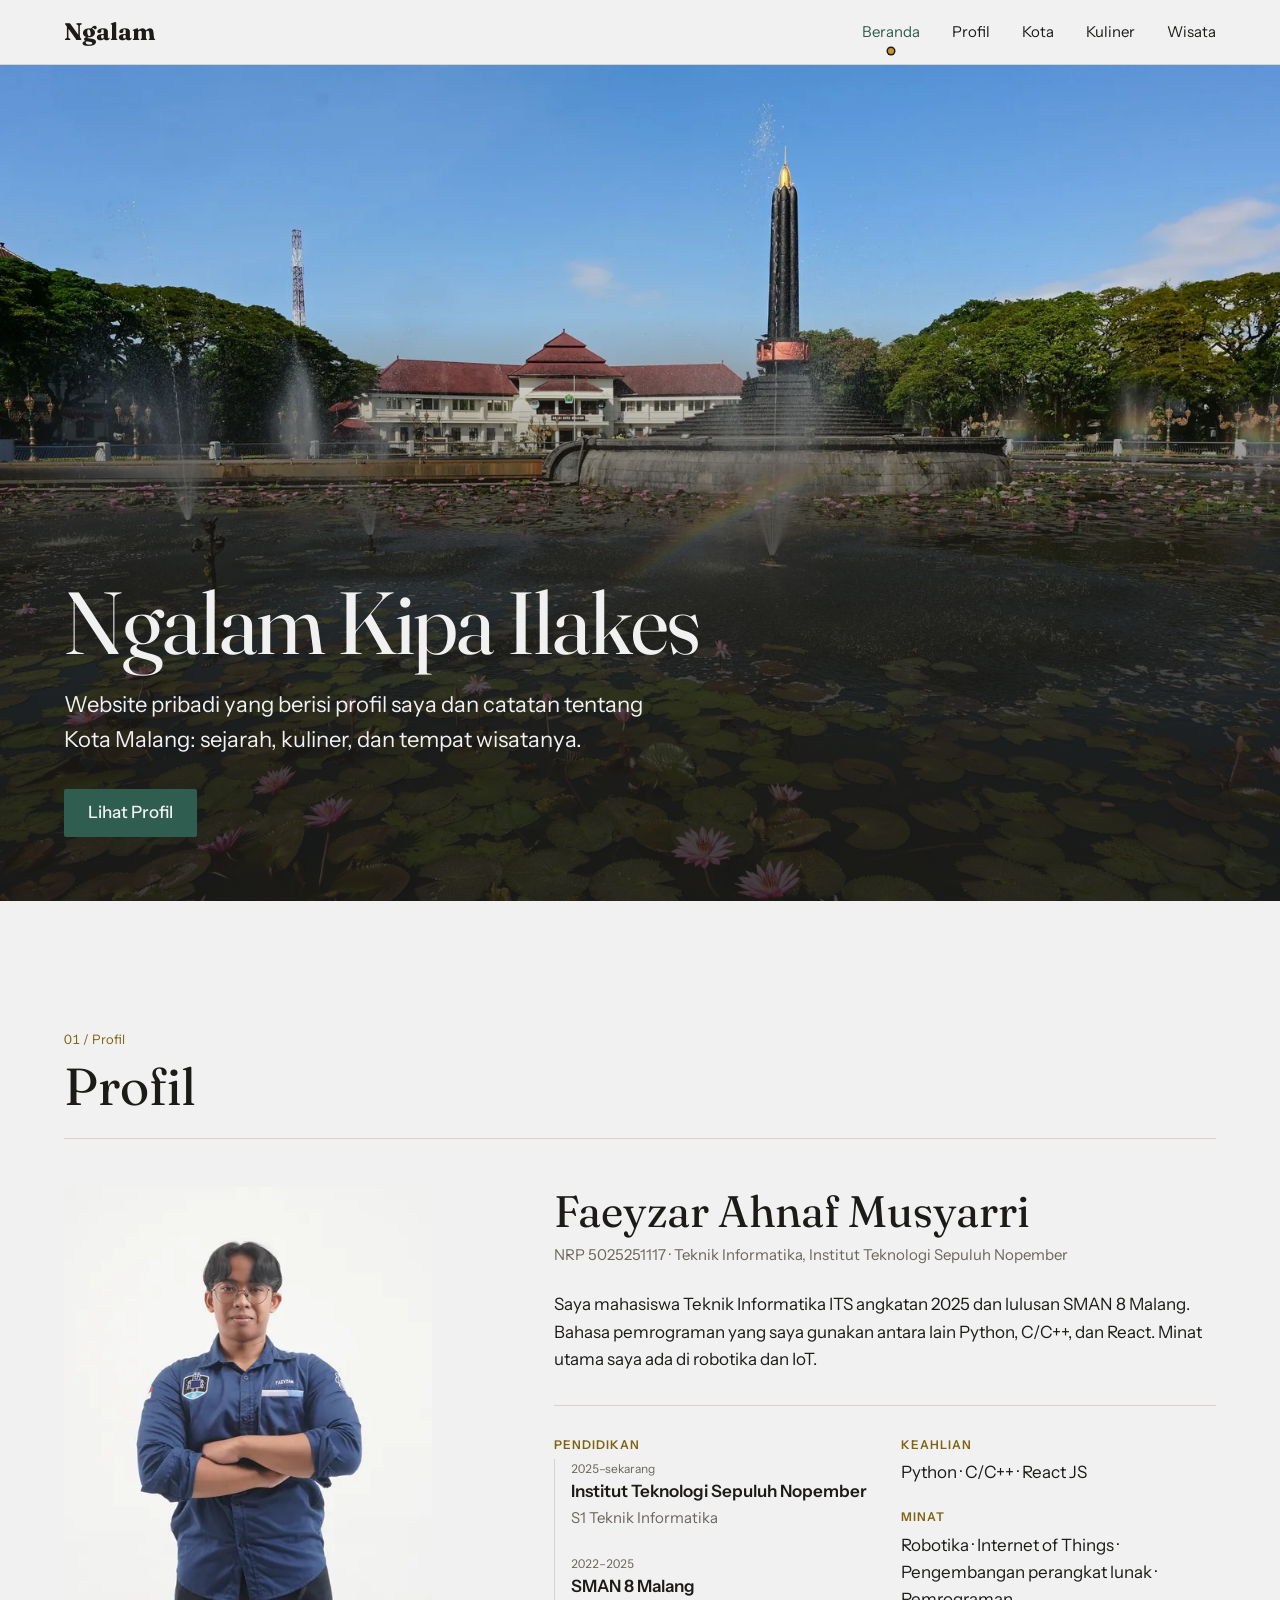
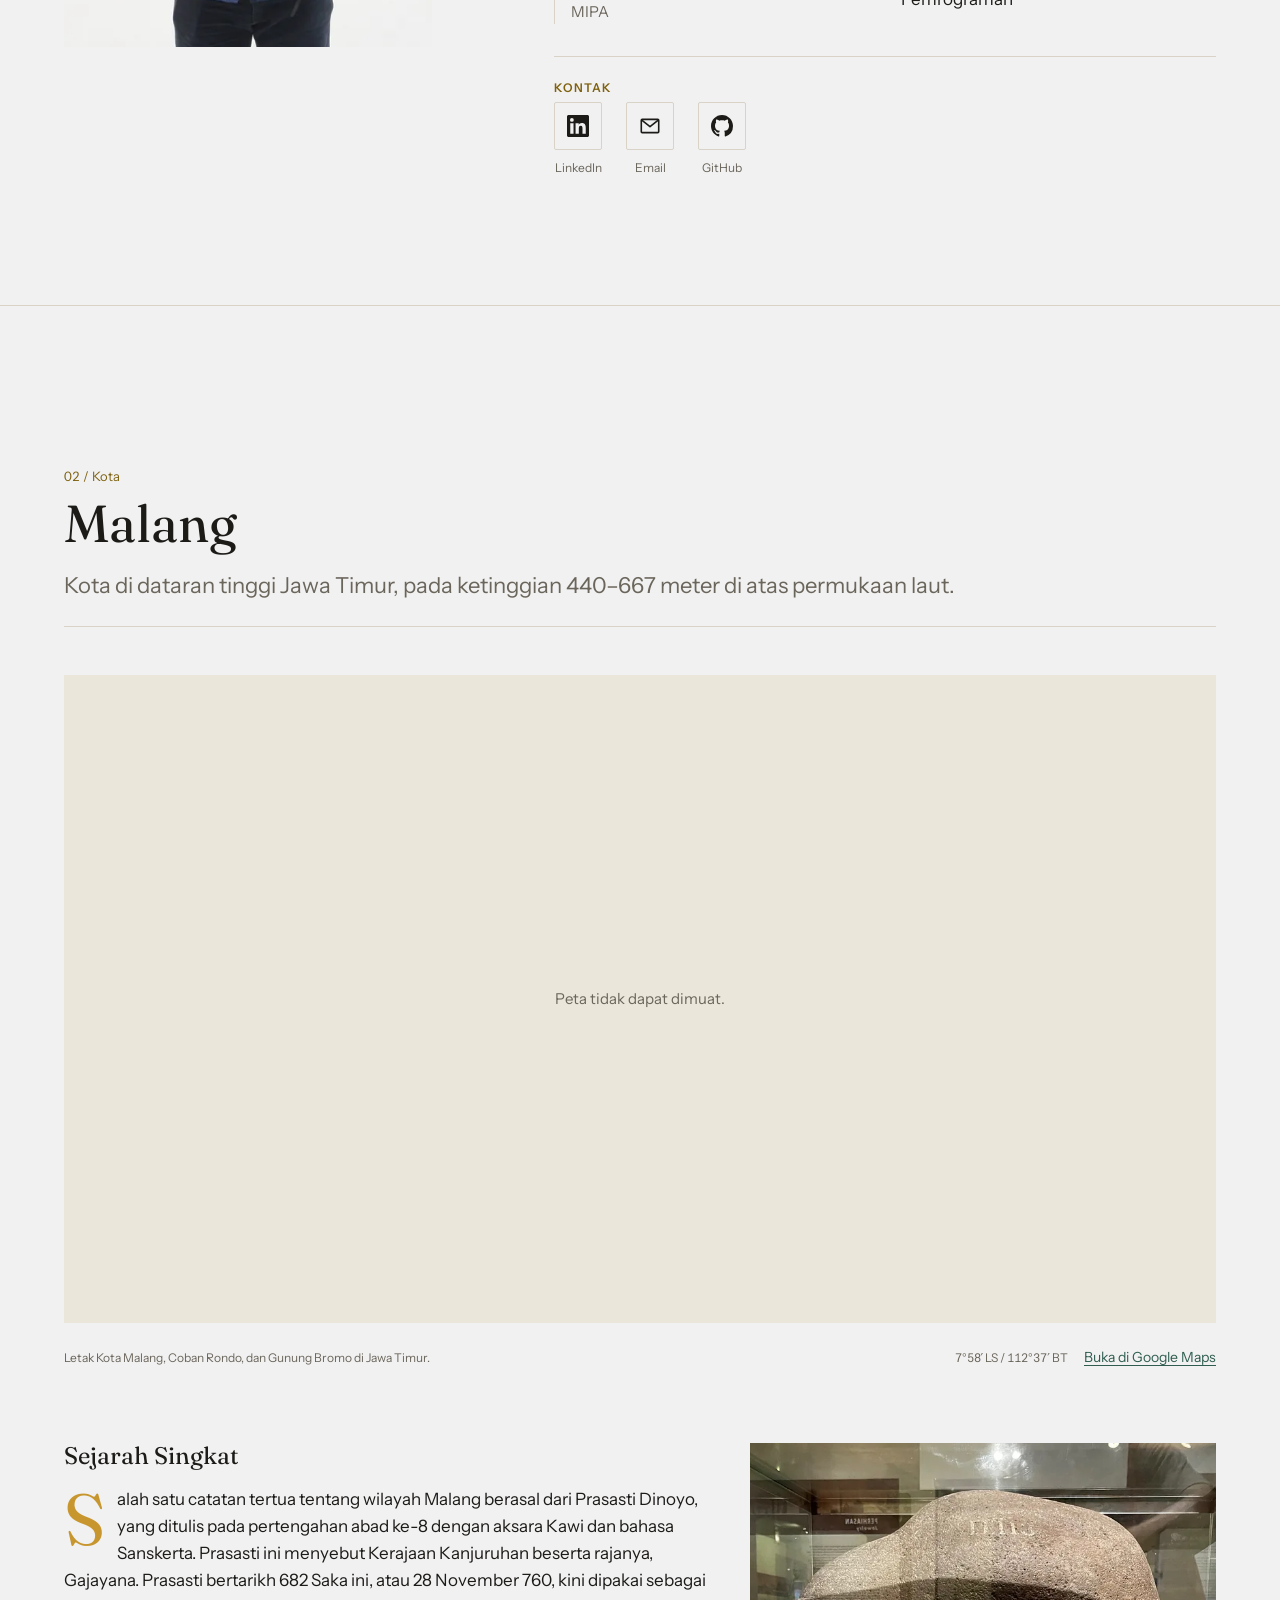
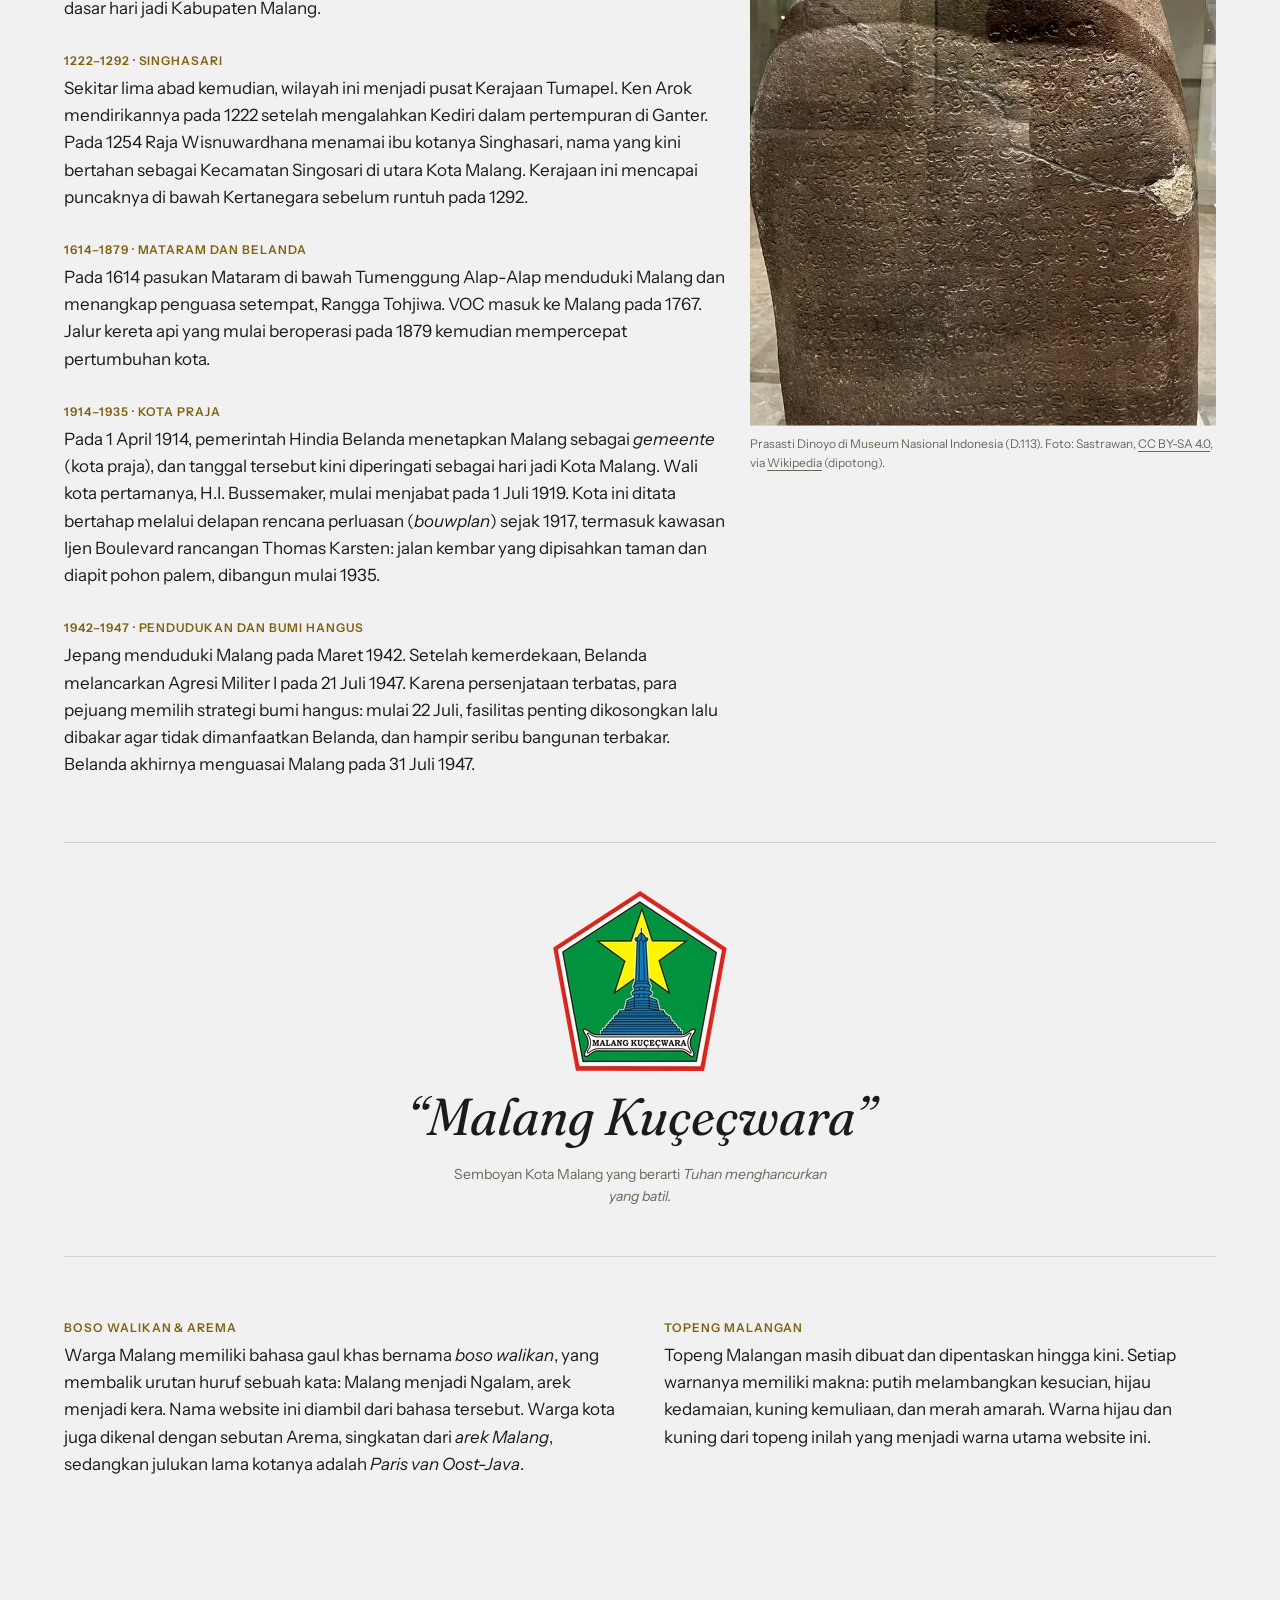
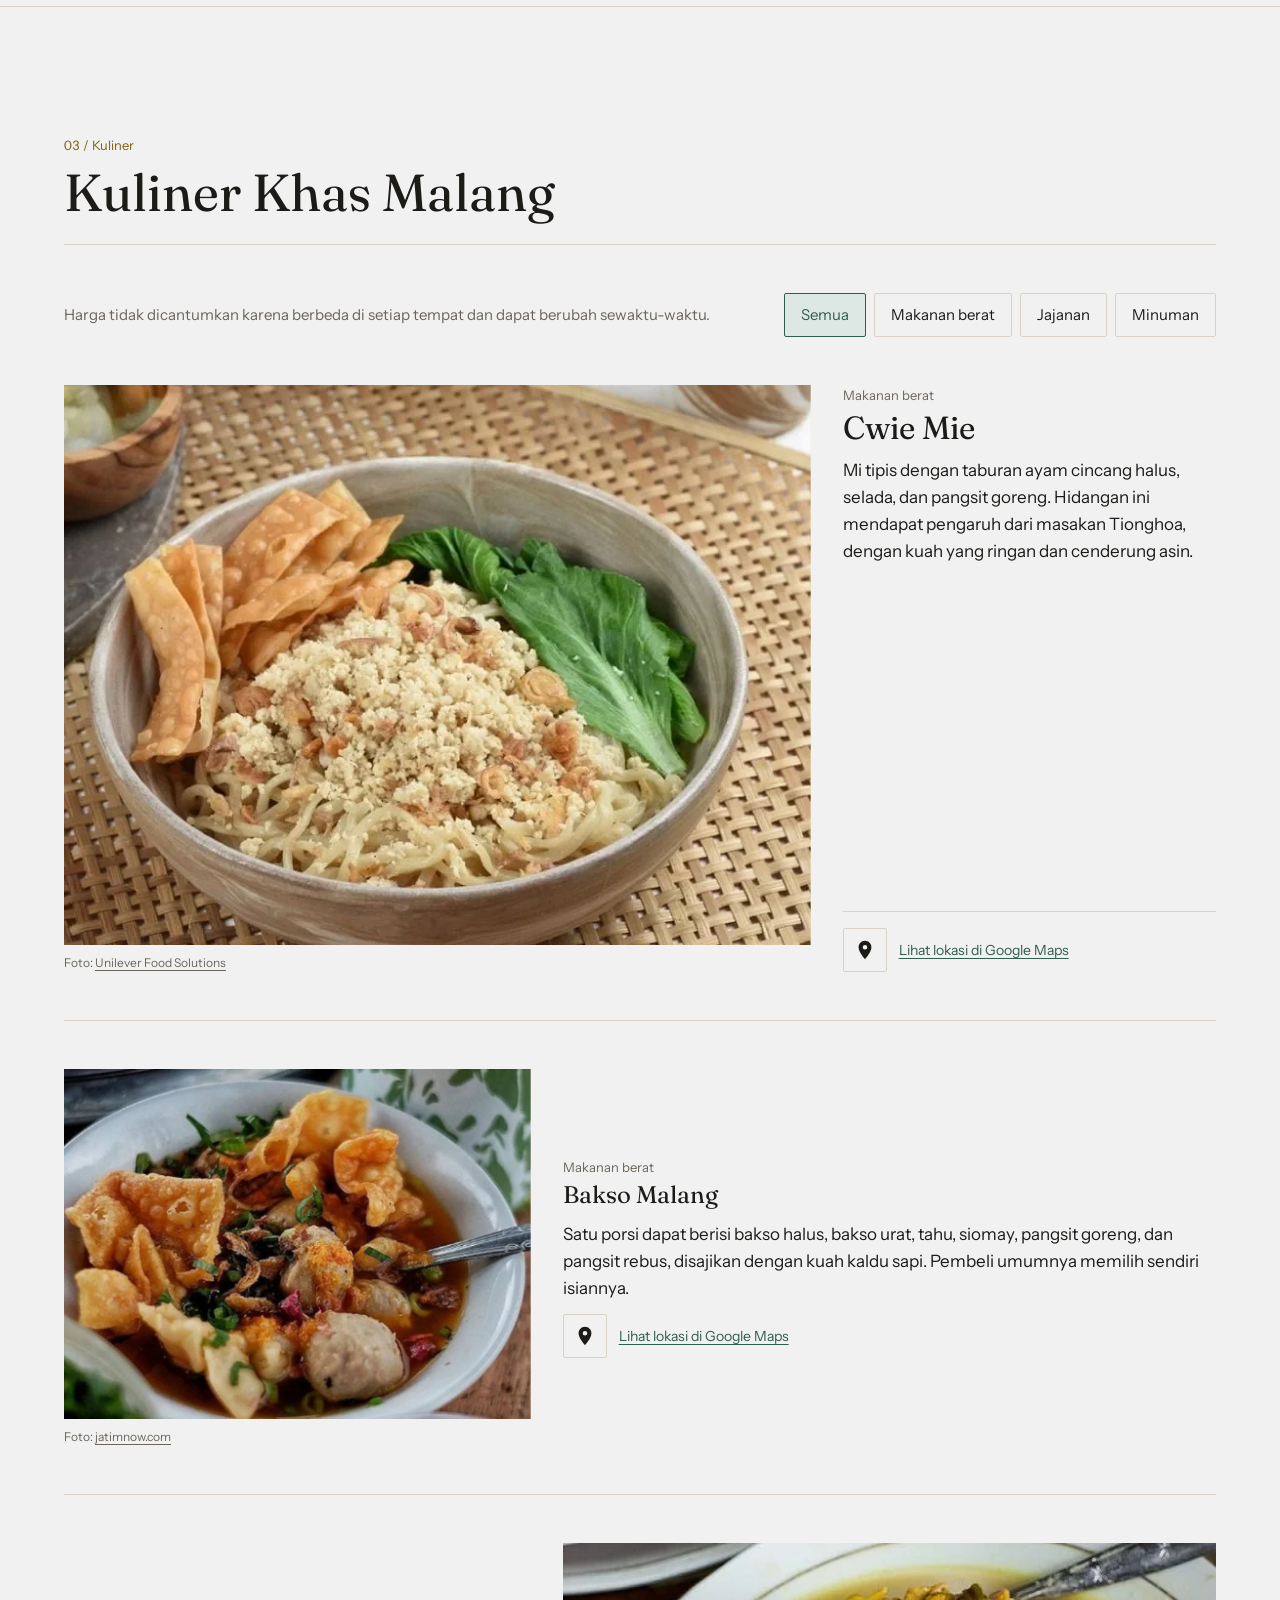
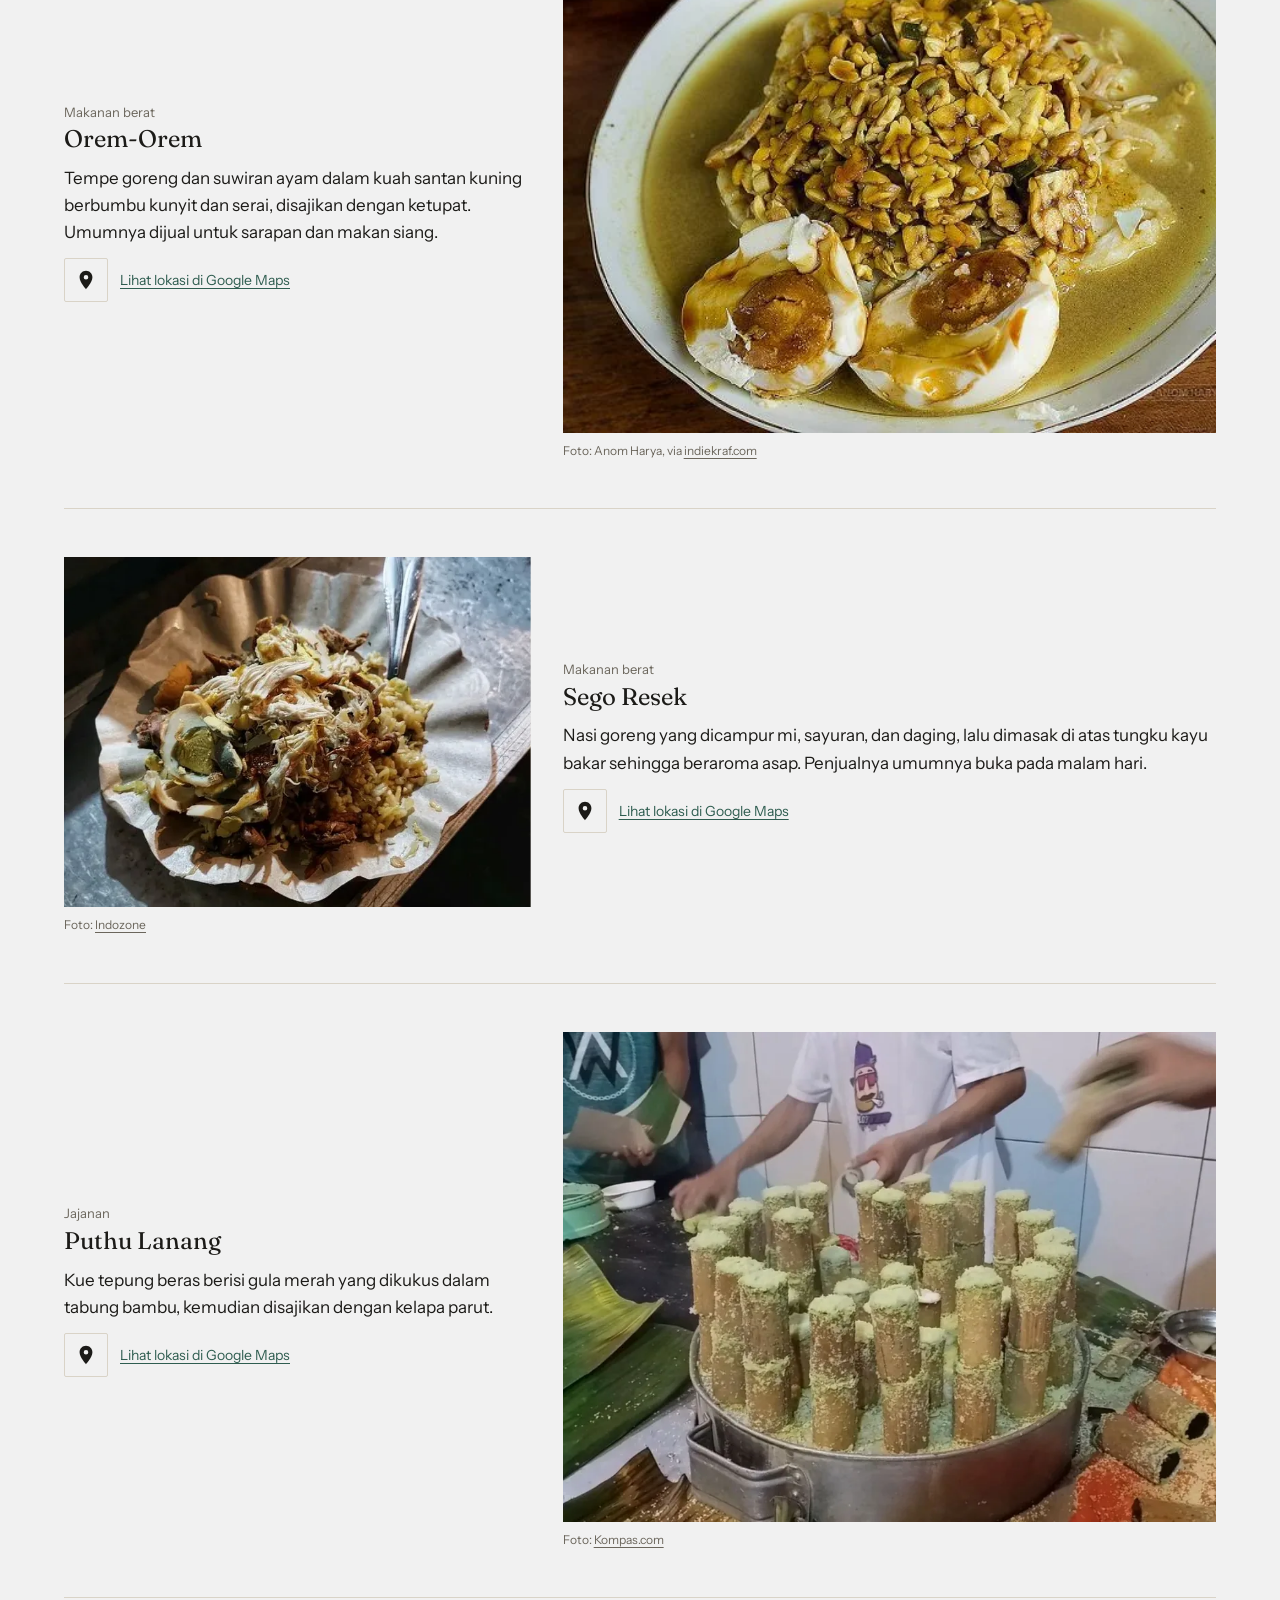
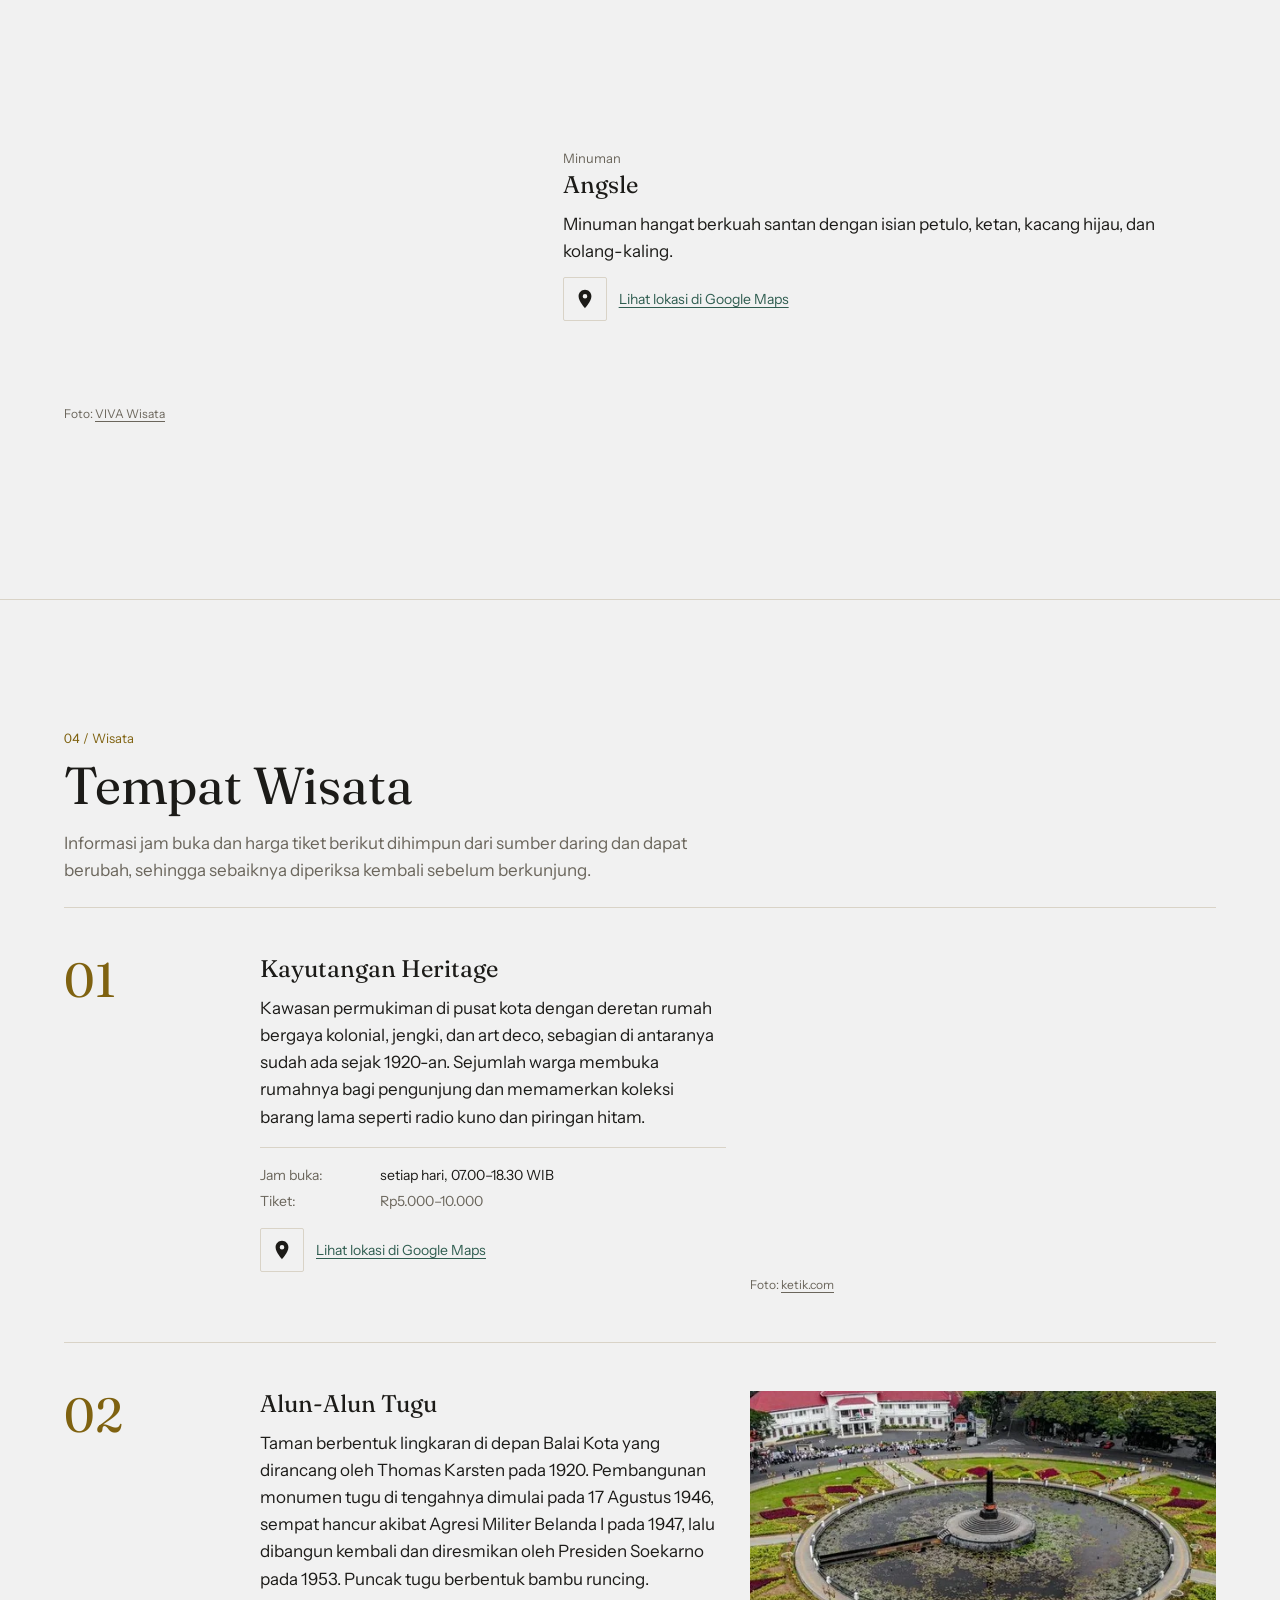
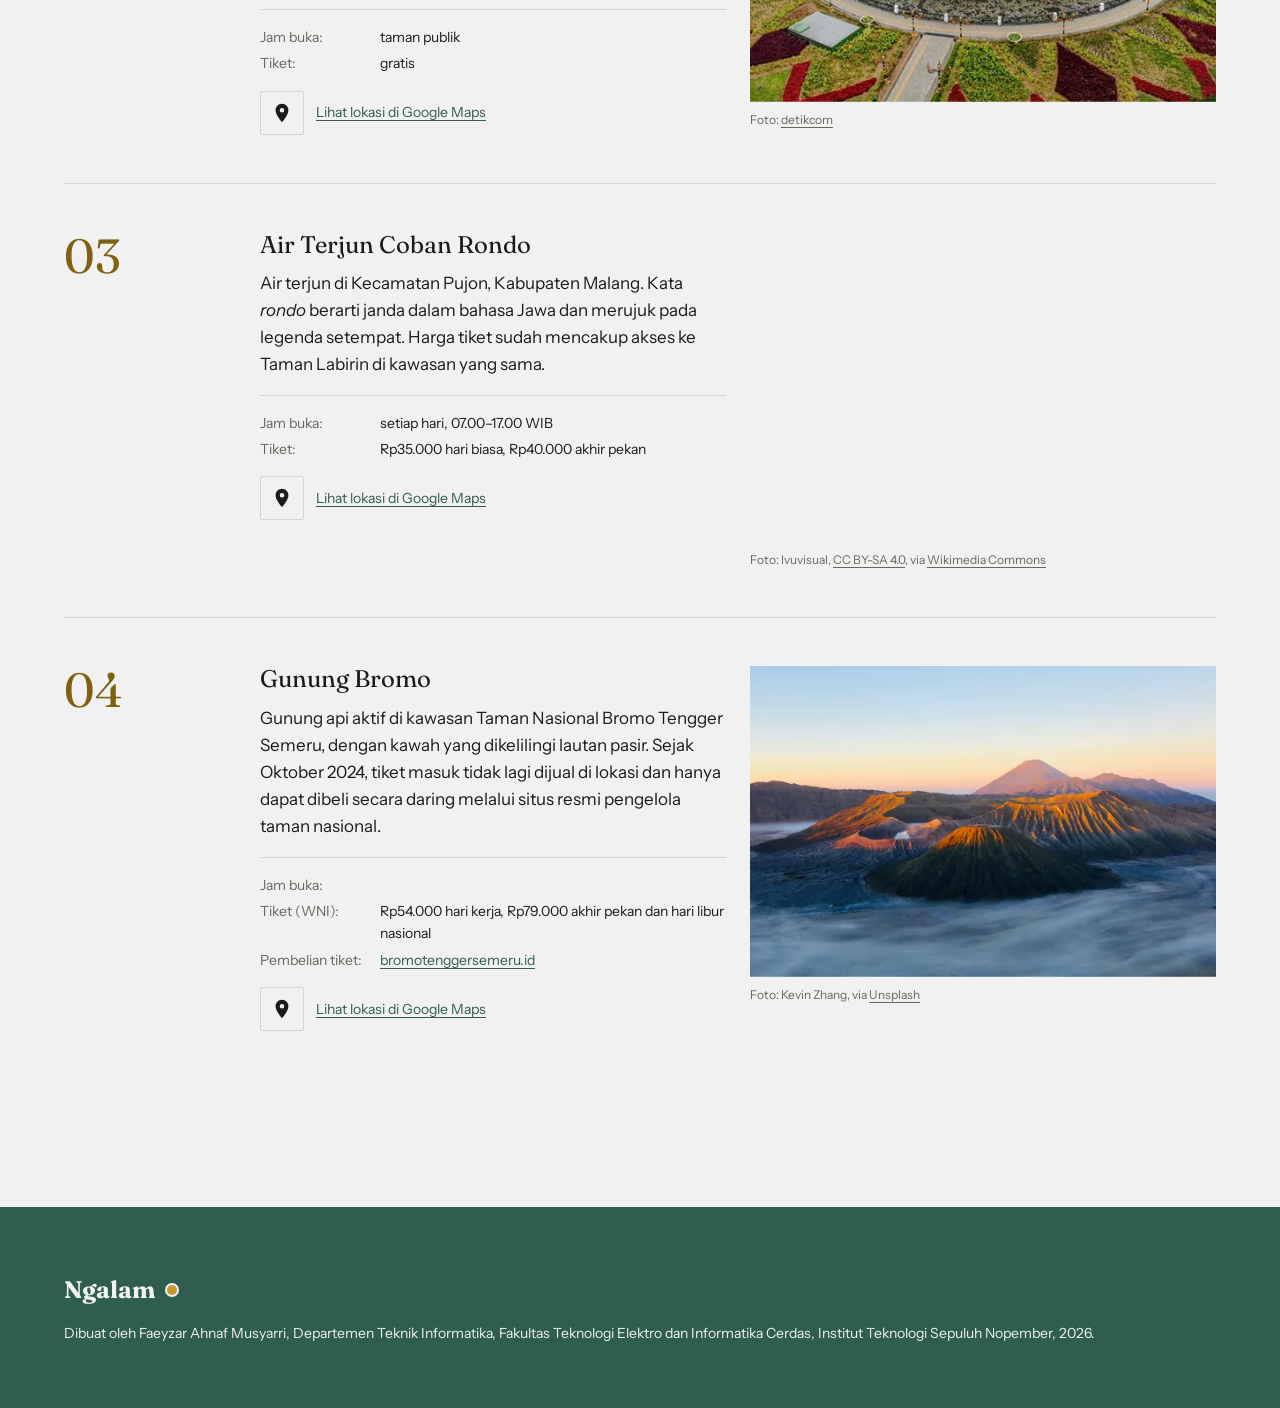
==== quiz1/index.html @ 680fcc5f "init" ====
<!DOCTYPE html>
<!-- Dibuat otomatis oleh build.js dari folder src/. Jangan edit file ini langsung. -->
<html lang="id">
<head>
  <meta charset="utf-8">
  <meta name="viewport" content="width=device-width, initial-scale=1">
  <title>Ngalam</title>
  <meta name="description" content="Website pribadi yang berisi profil saya dan catatan tentang Kota Malang: sejarah, kuliner, dan tempat wisatanya.">
  <meta name="theme-color" content="#F1F1F1">
  <meta property="og:title" content="Ngalam">
  <meta property="og:description" content="Website pribadi yang berisi profil saya dan catatan tentang Kota Malang: sejarah, kuliner, dan tempat wisatanya.">
  <meta property="og:type" content="website">
  <link rel="icon" href="/quiz1/assets/icons/favicon.svg" type="image/svg+xml">
  <link rel="icon" href="/quiz1/assets/icons/favicon-32.png" sizes="32x32" type="image/png">
  <link rel="apple-touch-icon" href="/quiz1/assets/icons/apple-touch-icon.png">
  <link rel="preconnect" href="https://fonts.googleapis.com">
  <link rel="preconnect" href="https://fonts.gstatic.com" crossorigin>
  <link rel="stylesheet" href="https://fonts.googleapis.com/css2?family=Fraunces:ital,opsz,wght@0,9..144,400;0,9..144,600;0,9..144,700;1,9..144,400&family=Instrument+Sans:wght@400;500;600&display=swap">
  <link rel="preload" as="image" href="/quiz1/assets/img/tugu-malang-1600.webp" imagesrcset="/quiz1/assets/img/tugu-malang-800.webp 800w, /quiz1/assets/img/tugu-malang-1200.webp 1200w, /quiz1/assets/img/tugu-malang-1600.webp 1600w" imagesizes="100vw" fetchpriority="high">
  <link rel="stylesheet" href="/quiz1/assets/vendor/lenis/lenis.css">
  <link rel="stylesheet" href="/quiz1/assets/css/style.css">
  <script>
    if (!matchMedia("(prefers-reduced-motion: reduce)").matches) document.documentElement.classList.add("js-motion");
  </script>
  <script src="/quiz1/assets/js/config.js"></script>
  <script src="/quiz1/assets/js/main.js" type="module"></script>
</head>
<body>
  <a class="skip-link" href="#main">Lewati ke isi</a>

  <header class="masthead">
    <div class="masthead__inner">
      <a class="masthead__title" href="/quiz1" data-section="home">Ngalam</a>
      <button class="nav-toggle" type="button" aria-expanded="false" aria-controls="site-nav" aria-label="Buka menu">
        <span class="nav-toggle__bar"></span>
        <span class="nav-toggle__bar"></span>
        <span class="nav-toggle__bar"></span>
      </button>
      <nav class="site-nav" id="site-nav" aria-label="Navigasi utama">
        <a class="site-nav__link" href="/quiz1" data-section="home">Beranda</a>
        <a class="site-nav__link" href="/quiz1/profile" data-section="profile">Profil</a>
        <a class="site-nav__link" href="/quiz1/hometown" data-section="hometown">Kota</a>
        <a class="site-nav__link" href="/quiz1/food" data-section="food">Kuliner</a>
        <a class="site-nav__link" href="/quiz1/tourist" data-section="tourist">Wisata</a>
      </nav>
    </div>
    <span class="masthead__progress" aria-hidden="true"></span>
  </header>

  <main id="main">
    <!-- Beranda -->
    <section class="hero" id="home" data-route="" data-title="Ngalam" aria-labelledby="home-title">
      <div class="hero__media">
        <img class="hero__img" src="/quiz1/assets/img/tugu-malang-1600.webp" srcset="/quiz1/assets/img/tugu-malang-800.webp 800w, /quiz1/assets/img/tugu-malang-1200.webp 1200w, /quiz1/assets/img/tugu-malang-1600.webp 1600w" sizes="100vw" width="1600" height="1066" alt="Monumen Tugu di tengah kolam teratai Alun-Alun Tugu, dengan Balai Kota Malang di belakangnya" fetchpriority="high">
      </div>
      <div class="hero__content container">
        <h1 class="hero__title" id="home-title" tabindex="-1">Ngalam Kipa Ilakes</h1>
        <p class="hero__lead">Website pribadi yang berisi profil saya dan catatan tentang Kota Malang: sejarah, kuliner, dan tempat wisatanya.</p>
        <a class="button button--primary" href="/quiz1/profile">Lihat Profil</a>
      </div>
    </section>

    <!-- Profil -->
    <section class="section profile" id="profile" data-route="profile" data-title="Profil · Ngalam" aria-labelledby="profile-title">
      <div class="container">
        <header class="section-head" data-reveal="head">
          <p class="section-head__label">01 / Profil</p>
          <h2 class="section-head__title" id="profile-title" tabindex="-1" data-split>Profil</h2>
        </header>

        <div class="profile__grid">
          <figure class="profile__photo">
            <div class="media media--portrait" data-media>
              <img src="/quiz1/assets/img/profil-faeyzar-800.webp" srcset="/quiz1/assets/img/profil-faeyzar-480.webp 480w, /quiz1/assets/img/profil-faeyzar-800.webp 800w" sizes="(min-width: 1024px) 30vw, 60vw" width="800" height="1000" alt="Faeyzar Ahnaf Musyarri, berkacamata dan berkemeja biru dongker, berdiri bersedekap" loading="lazy" decoding="async">
            </div>
          </figure>

          <div class="profile__body">
            <h3 class="profile__name">Faeyzar Ahnaf Musyarri</h3>
            <p class="profile__meta">NRP 5025251117 · Teknik Informatika, Institut Teknologi Sepuluh Nopember</p>
            <p class="profile__intro">Saya mahasiswa Teknik Informatika ITS angkatan 2025 dan lulusan SMAN 8 Malang. Bahasa pemrograman yang saya gunakan antara lain Python, C/C++, dan React. Minat utama saya ada di robotika dan IoT.</p>

            <div class="profile__details">
              <div class="profile__block">
                <h4 class="sublabel">Pendidikan</h4>
                <ol class="timeline">
                  <li class="timeline__item">
                    <span class="timeline__year">2025–sekarang</span>
                    <span class="timeline__place">Institut Teknologi Sepuluh Nopember</span>
                    <span class="timeline__note">S1 Teknik Informatika</span>
                  </li>
                  <li class="timeline__item">
                    <span class="timeline__year">2022–2025</span>
                    <span class="timeline__place">SMAN 8 Malang</span>
                    <span class="timeline__note">MIPA</span>
                  </li>
                </ol>
              </div>
              <div class="profile__block">
                <h4 class="sublabel">Keahlian</h4>
                <p class="inline-list">Python · C/C++ · React JS</p>
                <h4 class="sublabel">Minat</h4>
                <p class="inline-list">Robotika · Internet of Things · Pengembangan perangkat lunak · Pemrograman</p>
              </div>
            </div>

            <div class="profile__contact">
              <h4 class="sublabel">Kontak</h4>
              <ul class="contact-list">
                <li>
                  <a class="contact-link" href="https://www.linkedin.com/in/faeyzarahnaf/" target="_blank" rel="noopener">
                    <span class="contact-link__icon">
                      <svg viewBox="0 0 24 24" width="22" height="22" aria-hidden="true" focusable="false"><path fill="currentColor" d="M20.447 20.452h-3.554v-5.569c0-1.328-.027-3.037-1.852-3.037-1.853 0-2.136 1.445-2.136 2.939v5.667H9.351V9h3.414v1.561h.046c.477-.9 1.637-1.85 3.37-1.85 3.601 0 4.267 2.37 4.267 5.455v6.286zM5.337 7.433a2.062 2.062 0 1 1 0-4.125 2.062 2.062 0 0 1 0 4.125zm1.782 13.019H3.555V9h3.564v11.452zM22.225 0H1.771C.792 0 0 .774 0 1.729v20.542C0 23.227.792 24 1.771 24h20.451C23.2 24 24 23.227 24 22.271V1.729C24 .774 23.2 0 22.222 0h.003z"/></svg>
                    </span>
                    <span class="contact-link__label">LinkedIn</span>
                    <span class="visually-hidden">(membuka tab baru)</span>
                  </a>
                </li>
                <li>
                  <a class="contact-link" href="mailto:musyareee07@gmail.com">
                    <span class="contact-link__icon">
                      <svg viewBox="0 0 24 24" width="22" height="22" aria-hidden="true" focusable="false"><g fill="none" stroke="currentColor" stroke-width="1.75" stroke-linejoin="round"><rect x="2.5" y="4.75" width="19" height="14.5" rx="1"/><path d="M3 5.5l9 7.25 9-7.25"/></g></svg>
                    </span>
                    <span class="contact-link__label">Email</span>
                    <span class="visually-hidden">musyareee07@gmail.com</span>
                  </a>
                </li>
                <li>
                  <a class="contact-link" href="https://github.com/musyaree" target="_blank" rel="noopener">
                    <span class="contact-link__icon">
                      <svg viewBox="0 0 16 16" width="22" height="22" aria-hidden="true" focusable="false"><path fill="currentColor" d="M8 0C3.58 0 0 3.58 0 8c0 3.54 2.29 6.53 5.47 7.59.4.07.55-.17.55-.38 0-.19-.01-.82-.01-1.49-2.01.37-2.53-.49-2.69-.94-.09-.23-.48-.94-.82-1.13-.28-.15-.68-.52-.01-.53.63-.01 1.08.58 1.23.82.72 1.21 1.87.87 2.33.66.07-.52.28-.87.51-1.07-1.78-.2-3.64-.89-3.64-3.95 0-.87.31-1.59.82-2.15-.08-.2-.36-1.02.08-2.12 0 0 .67-.21 2.2.82.64-.18 1.32-.27 2-.27.68 0 1.36.09 2 .27 1.53-1.04 2.2-.82 2.2-.82.44 1.1.16 1.92.08 2.12.51.56.82 1.27.82 2.15 0 3.07-1.87 3.75-3.65 3.95.29.25.54.73.54 1.48 0 1.07-.01 1.93-.01 2.2 0 .21.15.46.55.38A8.013 8.013 0 0 0 16 8c0-4.42-3.58-8-8-8z"/></svg>
                    </span>
                    <span class="contact-link__label">GitHub</span>
                    <span class="visually-hidden">(membuka tab baru)</span>
                  </a>
                </li>
              </ul>
            </div>
          </div>
        </div>
      </div>
    </section>

    <!-- Kota -->
    <section class="section hometown" id="hometown" data-route="hometown" data-title="Kota · Ngalam" aria-labelledby="hometown-title">
      <div class="container">
        <header class="section-head" data-reveal="head">
          <p class="section-head__label">02 / Kota</p>
          <h2 class="section-head__title" id="hometown-title" tabindex="-1" data-split>Malang</h2>
          <p class="section-head__lead">Kota di dataran tinggi Jawa Timur, pada ketinggian 440–667 meter di atas permukaan laut.</p>
        </header>

        <figure class="map-figure">
          <div class="map" id="map" data-map role="img" aria-label="Peta Jawa Timur yang menandai Kota Malang, Air Terjun Coban Rondo, dan Gunung Bromo">
            <p class="map__fallback">Peta: Kota Malang, Coban Rondo, dan Gunung Bromo di Jawa Timur.</p>
          </div>
          <figcaption class="map-figure__caption">
            <span>Letak Kota Malang, Coban Rondo, dan Gunung Bromo di Jawa Timur.</span>
            <span class="map-figure__meta">
              <span class="map-figure__coords">7°58′ LS / 112°37′ BT</span>
              <a href="https://www.google.com/maps/search/?api=1&amp;query=Kota+Malang" target="_blank" rel="noopener">Buka di Google Maps</a>
            </span>
          </figcaption>
        </figure>

        <div class="history">
          <div class="history__text">
            <h3 class="history__title">Sejarah Singkat</h3>
            <p class="dropcap">Salah satu catatan tertua tentang wilayah Malang berasal dari Prasasti Dinoyo, yang ditulis pada pertengahan abad ke-8 dengan aksara Kawi dan bahasa Sanskerta. Prasasti ini menyebut Kerajaan Kanjuruhan beserta rajanya, Gajayana. Prasasti bertarikh 682 Saka ini, atau 28 November 760, kini dipakai sebagai dasar hari jadi Kabupaten Malang.</p>

            <h4 class="sublabel history__era">1222–1292 · Singhasari</h4>
            <p>Sekitar lima abad kemudian, wilayah ini menjadi pusat Kerajaan Tumapel. Ken Arok mendirikannya pada 1222 setelah mengalahkan Kediri dalam pertempuran di Ganter. Pada 1254 Raja Wisnuwardhana menamai ibu kotanya Singhasari, nama yang kini bertahan sebagai Kecamatan Singosari di utara Kota Malang. Kerajaan ini mencapai puncaknya di bawah Kertanegara sebelum runtuh pada 1292.</p>

            <h4 class="sublabel history__era">1614–1879 · Mataram dan Belanda</h4>
            <p>Pada 1614 pasukan Mataram di bawah Tumenggung Alap-Alap menduduki Malang dan menangkap penguasa setempat, Rangga Tohjiwa. VOC masuk ke Malang pada 1767. Jalur kereta api yang mulai beroperasi pada 1879 kemudian mempercepat pertumbuhan kota.</p>

            <h4 class="sublabel history__era">1914–1935 · Kota praja</h4>
            <p>Pada 1 April 1914, pemerintah Hindia Belanda menetapkan Malang sebagai <em>gemeente</em> (kota praja), dan tanggal tersebut kini diperingati sebagai hari jadi Kota Malang. Wali kota pertamanya, H.I. Bussemaker, mulai menjabat pada 1 Juli 1919. Kota ini ditata bertahap melalui delapan rencana perluasan (<em>bouwplan</em>) sejak 1917, termasuk kawasan Ijen Boulevard rancangan Thomas Karsten: jalan kembar yang dipisahkan taman dan diapit pohon palem, dibangun mulai 1935.</p>

            <h4 class="sublabel history__era">1942–1947 · Pendudukan dan bumi hangus</h4>
            <p>Jepang menduduki Malang pada Maret 1942. Setelah kemerdekaan, Belanda melancarkan Agresi Militer I pada 21 Juli 1947. Karena persenjataan terbatas, para pejuang memilih strategi bumi hangus: mulai 22 Juli, fasilitas penting dikosongkan lalu dibakar agar tidak dimanfaatkan Belanda, dan hampir seribu bangunan terbakar. Belanda akhirnya menguasai Malang pada 31 Juli 1947.</p>
          </div>
          <figure class="history__photo">
            <div class="media media--portrait" data-media data-parallax>
              <img src="/quiz1/assets/img/prasasti-dinoyo-800.webp" srcset="/quiz1/assets/img/prasasti-dinoyo-480.webp 480w, /quiz1/assets/img/prasasti-dinoyo-800.webp 800w" sizes="(min-width: 1024px) 40vw, 100vw" width="800" height="1000" alt="Prasasti Dinoyo, batu cokelat berukir aksara Kawi, dipajang dalam lemari kaca museum" loading="lazy" decoding="async">
            </div>
            <figcaption class="caption">Prasasti Dinoyo di Museum Nasional Indonesia (D.113). Foto: Sastrawan, <a href="https://creativecommons.org/licenses/by-sa/4.0/deed.id" target="_blank" rel="noopener">CC BY-SA 4.0</a>, via <a href="https://id.wikipedia.org/wiki/Prasasti_Dinoyo" target="_blank" rel="noopener">Wikipedia</a> (dipotong).</figcaption>
          </figure>
        </div>

        <figure class="motto">
          <div class="media motto__emblem" data-media>
            <img src="/quiz1/assets/img/lambang-malang-180.webp" srcset="/quiz1/assets/img/lambang-malang-180.webp 1x, /quiz1/assets/img/lambang-malang-360.webp 2x" width="180" height="180" alt="Lambang Kota Malang: perisai segi lima berbingkai merah putih, bintang kuning dan Tugu biru di atas latar hijau, dengan pita bertuliskan Malang Kuçeçwara" loading="lazy" decoding="async">
          </div>
          <blockquote class="motto__quote"><p>“Malang Kuçeçwara”</p></blockquote>
          <figcaption class="motto__caption">Semboyan Kota Malang yang berarti <em>Tuhan menghancurkan yang batil.</em></figcaption>
        </figure>

        <div class="culture">
          <div>
            <h3 class="sublabel">Boso Walikan &amp; Arema</h3>
            <p>Warga Malang memiliki bahasa gaul khas bernama <em>boso walikan</em>, yang membalik urutan huruf sebuah kata: Malang menjadi Ngalam, arek menjadi kera. Nama website ini diambil dari bahasa tersebut. Warga kota juga dikenal dengan sebutan Arema, singkatan dari <em>arek Malang</em>, sedangkan julukan lama kotanya adalah <em>Paris van Oost-Java</em>.</p>
          </div>
          <div>
            <h3 class="sublabel">Topeng Malangan</h3>
            <p>Topeng Malangan masih dibuat dan dipentaskan hingga kini. Setiap warnanya memiliki makna: putih melambangkan kesucian, hijau kedamaian, kuning kemuliaan, dan merah amarah. Warna hijau dan kuning dari topeng inilah yang menjadi warna utama website ini.</p>
          </div>
        </div>
      </div>
    </section>

    <!-- Kuliner -->
    <section class="section food" id="food" data-route="food" data-title="Kuliner · Ngalam" aria-labelledby="food-title">
      <div class="container">
        <header class="section-head" data-reveal="head">
          <p class="section-head__label">03 / Kuliner</p>
          <h2 class="section-head__title" id="food-title" tabindex="-1" data-split>Kuliner Khas Malang</h2>
        </header>

        <div class="food__bar">
          <p class="food__intro">Harga tidak dicantumkan karena berbeda di setiap tempat dan dapat berubah sewaktu-waktu.</p>
          <div class="filter" role="group" aria-label="Filter kategori kuliner" data-filter>
            <button class="filter__button" type="button" data-filter-value="all" aria-pressed="true">Semua</button>
            <button class="filter__button" type="button" data-filter-value="berat" aria-pressed="false">Makanan berat</button>
            <button class="filter__button" type="button" data-filter-value="jajanan" aria-pressed="false">Jajanan</button>
            <button class="filter__button" type="button" data-filter-value="minuman" aria-pressed="false">Minuman</button>
          </div>
        </div>

        <p class="food__empty" data-filter-empty hidden>Belum ada menu di kategori ini. Pilih "Semua" untuk melihat seluruh menu. <button class="text-button" type="button" data-filter-reset>Tampilkan semua</button></p>

        <!-- TODO: tautan Google Maps masih menuju halaman awal Google Maps; ganti dengan tautan lokasi warung masing-masing. -->
        <div class="food__list" aria-live="polite">
          <article class="food-item food-item--featured" data-category="berat">
            <figure class="food-item__photo">
              <div class="media media--food" data-media data-parallax>
                <img src="/quiz1/assets/img/cwie-mie-856.webp" srcset="/quiz1/assets/img/cwie-mie-480.webp 480w, /quiz1/assets/img/cwie-mie-856.webp 856w" sizes="(min-width: 1024px) 60vw, (min-width: 640px) 40vw, 100vw" width="856" height="642" alt="Semangkuk cwie mie dengan ayam cincang halus, pangsit goreng, dan sawi hijau" loading="lazy" decoding="async">
              </div>
              <figcaption class="caption">Foto: <a href="https://www.unileverfoodsolutions.co.id/id/recipe/cwie-mie-khas-malang-enak-dan-komplet-R90027290.html" target="_blank" rel="noopener">Unilever Food Solutions</a></figcaption>
            </figure>
            <div class="food-item__body">
              <p class="food-item__category">Makanan berat</p>
              <h3 class="food-item__name">Cwie Mie</h3>
              <p>Mi tipis dengan taburan ayam cincang halus, selada, dan pangsit goreng. Hidangan ini mendapat pengaruh dari masakan Tionghoa, dengan kuah yang ringan dan cenderung asin.</p>
              <p class="food-item__where"><a class="map-link" href="https://www.google.com/maps" target="_blank" rel="noopener"><span class="map-link__icon"><svg viewBox="0 0 24 24" width="22" height="22" aria-hidden="true" focusable="false"><path fill="currentColor" d="M12 2C8.13 2 5 5.13 5 9c0 5.25 7 13 7 13s7-7.75 7-13c0-3.87-3.13-7-7-7zm0 9.5a2.5 2.5 0 1 1 0-5 2.5 2.5 0 0 1 0 5z"/></svg></span><span class="map-link__label">Lihat lokasi di Google Maps</span><span class="visually-hidden"> untuk Cwie Mie (membuka tab baru)</span></a></p>
            </div>
          </article>

          <article class="food-item" data-category="berat">
            <figure class="food-item__photo">
              <div class="media media--food" data-media>
                <img src="/quiz1/assets/img/bakso-malang-960.webp" srcset="/quiz1/assets/img/bakso-malang-480.webp 480w, /quiz1/assets/img/bakso-malang-960.webp 960w" sizes="(min-width: 640px) 40vw, 100vw" width="960" height="720" alt="Semangkuk bakso Malang berkuah kaldu dengan pentol, pangsit goreng, siomay, dan taburan daun bawang" loading="lazy" decoding="async">
              </div>
              <figcaption class="caption">Foto: <a href="https://jatimnow.com/baca-50867-rekomendasi-bakso-di-malang-yang-wajib-dicoba-dijamin-lidahmu-bergoyang" target="_blank" rel="noopener">jatimnow.com</a></figcaption>
            </figure>
            <div class="food-item__body">
              <p class="food-item__category">Makanan berat</p>
              <h3 class="food-item__name">Bakso Malang</h3>
              <p>Satu porsi dapat berisi bakso halus, bakso urat, tahu, siomay, pangsit goreng, dan pangsit rebus, disajikan dengan kuah kaldu sapi. Pembeli umumnya memilih sendiri isiannya.</p>
              <p class="food-item__where"><a class="map-link" href="https://www.google.com/maps" target="_blank" rel="noopener"><span class="map-link__icon"><svg viewBox="0 0 24 24" width="22" height="22" aria-hidden="true" focusable="false"><path fill="currentColor" d="M12 2C8.13 2 5 5.13 5 9c0 5.25 7 13 7 13s7-7.75 7-13c0-3.87-3.13-7-7-7zm0 9.5a2.5 2.5 0 1 1 0-5 2.5 2.5 0 0 1 0 5z"/></svg></span><span class="map-link__label">Lihat lokasi di Google Maps</span><span class="visually-hidden"> untuk Bakso Malang (membuka tab baru)</span></a></p>
            </div>
          </article>

          <article class="food-item food-item--reverse" data-category="berat">
            <figure class="food-item__photo">
              <div class="media media--food" data-media="right">
                <img src="/quiz1/assets/img/orem-orem-533.webp" srcset="/quiz1/assets/img/orem-orem-400.webp 400w, /quiz1/assets/img/orem-orem-533.webp 533w" sizes="(min-width: 640px) 40vw, 100vw" width="533" height="400" alt="Sepiring orem-orem: potongan tempe dan suwiran ayam dalam kuah santan kuning, dengan dua belahan telur asin" loading="lazy" decoding="async">
              </div>
              <figcaption class="caption">Foto: Anom Harya, via <a href="https://indiekraf.com/orem-orem-hidangan-khas-malang-yang-tidak-banyak-diketahui-orang-kok-bisa/" target="_blank" rel="noopener">indiekraf.com</a></figcaption>
            </figure>
            <div class="food-item__body">
              <p class="food-item__category">Makanan berat</p>
              <h3 class="food-item__name">Orem-Orem</h3>
              <p>Tempe goreng dan suwiran ayam dalam kuah santan kuning berbumbu kunyit dan serai, disajikan dengan ketupat. Umumnya dijual untuk sarapan dan makan siang.</p>
              <p class="food-item__where"><a class="map-link" href="https://www.google.com/maps" target="_blank" rel="noopener"><span class="map-link__icon"><svg viewBox="0 0 24 24" width="22" height="22" aria-hidden="true" focusable="false"><path fill="currentColor" d="M12 2C8.13 2 5 5.13 5 9c0 5.25 7 13 7 13s7-7.75 7-13c0-3.87-3.13-7-7-7zm0 9.5a2.5 2.5 0 1 1 0-5 2.5 2.5 0 0 1 0 5z"/></svg></span><span class="map-link__label">Lihat lokasi di Google Maps</span><span class="visually-hidden"> untuk Orem-Orem (membuka tab baru)</span></a></p>
            </div>
          </article>

          <article class="food-item" data-category="berat">
            <figure class="food-item__photo">
              <div class="media media--food" data-media>
                <img src="/quiz1/assets/img/sego-resek-667.webp" srcset="/quiz1/assets/img/sego-resek-480.webp 480w, /quiz1/assets/img/sego-resek-667.webp 667w" sizes="(min-width: 640px) 40vw, 100vw" width="667" height="500" alt="Sego resek di atas kertas nasi: nasi goreng dengan suwiran ayam, telur asin, dan bawang goreng" loading="lazy" decoding="async">
              </div>
              <figcaption class="caption">Foto: <a href="https://hiling.indozone.id/food/941259965/nikmatnya-sego-resek-nasi-sampah-legendaris-yang-jadi-favorit-di-kota-malang" target="_blank" rel="noopener">Indozone</a></figcaption>
            </figure>
            <div class="food-item__body">
              <p class="food-item__category">Makanan berat</p>
              <h3 class="food-item__name">Sego Resek</h3>
              <p>Nasi goreng yang dicampur mi, sayuran, dan daging, lalu dimasak di atas tungku kayu bakar sehingga beraroma asap. Penjualnya umumnya buka pada malam hari.</p>
              <p class="food-item__where"><a class="map-link" href="https://www.google.com/maps" target="_blank" rel="noopener"><span class="map-link__icon"><svg viewBox="0 0 24 24" width="22" height="22" aria-hidden="true" focusable="false"><path fill="currentColor" d="M12 2C8.13 2 5 5.13 5 9c0 5.25 7 13 7 13s7-7.75 7-13c0-3.87-3.13-7-7-7zm0 9.5a2.5 2.5 0 1 1 0-5 2.5 2.5 0 0 1 0 5z"/></svg></span><span class="map-link__label">Lihat lokasi di Google Maps</span><span class="visually-hidden"> untuk Sego Resek (membuka tab baru)</span></a></p>
            </div>
          </article>

          <article class="food-item food-item--reverse" data-category="jajanan">
            <figure class="food-item__photo">
              <div class="media media--food" data-media="right">
                <img src="/quiz1/assets/img/puthu-lanang-960.webp" srcset="/quiz1/assets/img/puthu-lanang-480.webp 480w, /quiz1/assets/img/puthu-lanang-960.webp 960w" sizes="(min-width: 640px) 40vw, 100vw" width="960" height="720" alt="Deretan tabung bambu berisi puthu yang baru dikukus di atas dandang, ditaburi kelapa parut, sementara penjual menyiapkan pesanan" loading="lazy" decoding="async">
              </div>
              <figcaption class="caption">Foto: <a href="https://www.kompas.com/food/read/2023/06/08/180200775/puthu-lanang-jajanan-legendaris-di-malang-langganan-presiden?page=all" target="_blank" rel="noopener">Kompas.com</a></figcaption>
            </figure>
            <div class="food-item__body">
              <p class="food-item__category">Jajanan</p>
              <h3 class="food-item__name">Puthu Lanang</h3>
              <p>Kue tepung beras berisi gula merah yang dikukus dalam tabung bambu, kemudian disajikan dengan kelapa parut.</p>
              <p class="food-item__where"><a class="map-link" href="https://www.google.com/maps" target="_blank" rel="noopener"><span class="map-link__icon"><svg viewBox="0 0 24 24" width="22" height="22" aria-hidden="true" focusable="false"><path fill="currentColor" d="M12 2C8.13 2 5 5.13 5 9c0 5.25 7 13 7 13s7-7.75 7-13c0-3.87-3.13-7-7-7zm0 9.5a2.5 2.5 0 1 1 0-5 2.5 2.5 0 0 1 0 5z"/></svg></span><span class="map-link__label">Lihat lokasi di Google Maps</span><span class="visually-hidden"> untuk Puthu Lanang (membuka tab baru)</span></a></p>
            </div>
          </article>

          <article class="food-item" data-category="minuman">
            <figure class="food-item__photo">
              <div class="media media--food" data-media>
                <img src="/quiz1/assets/img/angsle-948.webp" srcset="/quiz1/assets/img/angsle-480.webp 480w, /quiz1/assets/img/angsle-948.webp 948w" sizes="(min-width: 640px) 40vw, 100vw" width="948" height="711" alt="Semangkuk angsle berkuah santan dengan petulo merah muda dan hijau, ketan, kacang hijau, potongan roti, dan kolang-kaling merah, dihias daun pandan" loading="lazy" decoding="async">
              </div>
              <figcaption class="caption">Foto: <a href="https://wisata.viva.co.id/wisata/22097-angsle-malang-kuliner-hangat-manis-gurih-beraroma-pandan-yang-disukai-sheila-on-7" target="_blank" rel="noopener">VIVA Wisata</a></figcaption>
            </figure>
            <div class="food-item__body">
              <p class="food-item__category">Minuman</p>
              <h3 class="food-item__name">Angsle</h3>
              <p>Minuman hangat berkuah santan dengan isian petulo, ketan, kacang hijau, dan kolang-kaling.</p>
              <p class="food-item__where"><a class="map-link" href="https://www.google.com/maps" target="_blank" rel="noopener"><span class="map-link__icon"><svg viewBox="0 0 24 24" width="22" height="22" aria-hidden="true" focusable="false"><path fill="currentColor" d="M12 2C8.13 2 5 5.13 5 9c0 5.25 7 13 7 13s7-7.75 7-13c0-3.87-3.13-7-7-7zm0 9.5a2.5 2.5 0 1 1 0-5 2.5 2.5 0 0 1 0 5z"/></svg></span><span class="map-link__label">Lihat lokasi di Google Maps</span><span class="visually-hidden"> untuk Angsle (membuka tab baru)</span></a></p>
            </div>
          </article>
        </div>
      </div>
    </section>

    <!-- Wisata -->
    <section class="section tourist" id="tourist" data-route="tourist" data-title="Wisata · Ngalam" aria-labelledby="tourist-title">
      <div class="container">
        <header class="section-head" data-reveal="head">
          <p class="section-head__label">04 / Wisata</p>
          <h2 class="section-head__title" id="tourist-title" tabindex="-1" data-split>Tempat Wisata</h2>
          <p class="section-head__lead section-head__lead--muted">Informasi jam buka dan harga tiket berikut dihimpun dari sumber daring dan dapat berubah, sehingga sebaiknya diperiksa kembali sebelum berkunjung.</p>
        </header>

        <!-- TODO: tautan Google Maps masih menuju halaman awal Google Maps; ganti dengan tautan lokasi tiap tempat wisata. -->
        <ol class="places">
          <li class="place" data-reveal="stagger">
            <span class="place__number" aria-hidden="true">01</span>
            <div class="place__body">
              <h3 class="place__name">Kayutangan Heritage</h3>
              <p>Kawasan permukiman di pusat kota dengan deretan rumah bergaya kolonial, jengki, dan art deco, sebagian di antaranya sudah ada sejak 1920-an. Sejumlah warga membuka rumahnya bagi pengunjung dan memamerkan koleksi barang lama seperti radio kuno dan piringan hitam.</p>
              <dl class="place__info">
                <div><dt>Jam buka</dt><dd>setiap hari, 07.00–18.30 WIB</dd></div>
                <div><dt>Tiket</dt><dd><span class="placeholder-text">Rp5.000–10.000</span></dd></div>
              </dl>
              <p class="place__map"><a class="map-link" href="https://www.google.com/maps" target="_blank" rel="noopener"><span class="map-link__icon"><svg viewBox="0 0 24 24" width="22" height="22" aria-hidden="true" focusable="false"><path fill="currentColor" d="M12 2C8.13 2 5 5.13 5 9c0 5.25 7 13 7 13s7-7.75 7-13c0-3.87-3.13-7-7-7zm0 9.5a2.5 2.5 0 1 1 0-5 2.5 2.5 0 0 1 0 5z"/></svg></span><span class="map-link__label">Lihat lokasi di Google Maps</span><span class="visually-hidden"> untuk Kayutangan Heritage (membuka tab baru)</span></a></p>
            </div>
            <figure class="place__photo">
              <button class="zoom" type="button" data-lightbox aria-label="Perbesar foto Kayutangan Heritage">
                <span class="media media--landscape" data-media data-parallax><img src="/quiz1/assets/img/kayutangan-1125.webp" srcset="/quiz1/assets/img/kayutangan-600.webp 600w, /quiz1/assets/img/kayutangan-1125.webp 1125w" sizes="(min-width: 1024px) 40vw, 100vw" width="1125" height="750" alt="Gapura Kampoeng Heritage Kajoetangan bertuliskan nama kampung, dengan jalan berpaving motif dan pengunjung yang berjalan masuk" loading="lazy" decoding="async"></span>
                <span class="zoom__hint" aria-hidden="true">Perbesar foto</span>
              </button>
              <figcaption class="caption">Foto: <a href="https://ketik.com/malang/daerah/long-weekend-mei-2026-kampung-kayutangan-heritage-malang-diserbu-16-ribu-wisatawan" target="_blank" rel="noopener">ketik.com</a></figcaption>
            </figure>
          </li>

          <li class="place" data-reveal="stagger">
            <span class="place__number" aria-hidden="true">02</span>
            <div class="place__body">
              <h3 class="place__name">Alun-Alun Tugu</h3>
              <p>Taman berbentuk lingkaran di depan Balai Kota yang dirancang oleh Thomas Karsten pada 1920. Pembangunan monumen tugu di tengahnya dimulai pada 17 Agustus 1946, sempat hancur akibat Agresi Militer Belanda I pada 1947, lalu dibangun kembali dan diresmikan oleh Presiden Soekarno pada 1953. Puncak tugu berbentuk bambu runcing.</p>
              <dl class="place__info">
                <div><dt>Jam buka</dt><dd>taman publik</dd></div>
                <div><dt>Tiket</dt><dd>gratis</dd></div>
              </dl>
              <p class="place__map"><a class="map-link" href="https://www.google.com/maps" target="_blank" rel="noopener"><span class="map-link__icon"><svg viewBox="0 0 24 24" width="22" height="22" aria-hidden="true" focusable="false"><path fill="currentColor" d="M12 2C8.13 2 5 5.13 5 9c0 5.25 7 13 7 13s7-7.75 7-13c0-3.87-3.13-7-7-7zm0 9.5a2.5 2.5 0 1 1 0-5 2.5 2.5 0 0 1 0 5z"/></svg></span><span class="map-link__label">Lihat lokasi di Google Maps</span><span class="visually-hidden"> untuk Alun-Alun Tugu (membuka tab baru)</span></a></p>
            </div>
            <figure class="place__photo">
              <button class="zoom" type="button" data-lightbox aria-label="Perbesar foto Alun-Alun Tugu">
                <span class="media media--landscape" data-media data-parallax><img src="/quiz1/assets/img/alun-alun-tugu-592.webp" srcset="/quiz1/assets/img/alun-alun-tugu-480.webp 480w, /quiz1/assets/img/alun-alun-tugu-592.webp 592w" sizes="(min-width: 1024px) 40vw, 100vw" width="592" height="395" alt="Alun-Alun Tugu dilihat dari atas: kolam bundar dengan tugu di tengahnya, dikelilingi taman bunga merah, dan Balai Kota Malang di latar belakang" loading="lazy" decoding="async"></span>
                <span class="zoom__hint" aria-hidden="true">Perbesar foto</span>
              </button>
              <figcaption class="caption">Foto: <a href="https://news.detik.com/foto-news/d-7356436/wajah-baru-alun-alun-tugu-malang" target="_blank" rel="noopener">detikcom</a></figcaption>
            </figure>
          </li>

          <li class="place" data-reveal="stagger">
            <span class="place__number" aria-hidden="true">03</span>
            <div class="place__body">
              <h3 class="place__name">Air Terjun Coban Rondo</h3>
              <p>Air terjun di Kecamatan Pujon, Kabupaten Malang. Kata <em>rondo</em> berarti janda dalam bahasa Jawa dan merujuk pada legenda setempat. Harga tiket sudah mencakup akses ke Taman Labirin di kawasan yang sama.</p>
              <dl class="place__info">
                <div><dt>Jam buka</dt><dd>setiap hari, 07.00–17.00 WIB</dd></div>
                <div><dt>Tiket</dt><dd>Rp35.000 hari biasa, Rp40.000 akhir pekan</dd></div>
              </dl>
              <p class="place__map"><a class="map-link" href="https://www.google.com/maps" target="_blank" rel="noopener"><span class="map-link__icon"><svg viewBox="0 0 24 24" width="22" height="22" aria-hidden="true" focusable="false"><path fill="currentColor" d="M12 2C8.13 2 5 5.13 5 9c0 5.25 7 13 7 13s7-7.75 7-13c0-3.87-3.13-7-7-7zm0 9.5a2.5 2.5 0 1 1 0-5 2.5 2.5 0 0 1 0 5z"/></svg></span><span class="map-link__label">Lihat lokasi di Google Maps</span><span class="visually-hidden"> untuk Air Terjun Coban Rondo (membuka tab baru)</span></a></p>
            </div>
            <figure class="place__photo">
              <button class="zoom" type="button" data-lightbox aria-label="Perbesar foto Air Terjun Coban Rondo">
                <span class="media media--landscape" data-media data-parallax><img src="/quiz1/assets/img/coban-rondo-1200.webp" srcset="/quiz1/assets/img/coban-rondo-600.webp 600w, /quiz1/assets/img/coban-rondo-1200.webp 1200w" sizes="(min-width: 1024px) 40vw, 100vw" width="1200" height="800" alt="Air Terjun Coban Rondo jatuh dari tebing batu yang tinggi, dikelilingi hutan hijau lebat" loading="lazy" decoding="async"></span>
                <span class="zoom__hint" aria-hidden="true">Perbesar foto</span>
              </button>
              <figcaption class="caption">Foto: Ivuvisual, <a href="https://creativecommons.org/licenses/by-sa/4.0/deed.id" target="_blank" rel="noopener">CC BY-SA 4.0</a>, via <a href="https://commons.wikimedia.org/wiki/File:Air_Terjun_Coban_Rondo.jpg" target="_blank" rel="noopener">Wikimedia Commons</a></figcaption>
            </figure>
          </li>

          <li class="place" data-reveal="stagger">
            <span class="place__number" aria-hidden="true">04</span>
            <div class="place__body">
              <h3 class="place__name">Gunung Bromo</h3>
              <p>Gunung api aktif di kawasan Taman Nasional Bromo Tengger Semeru, dengan kawah yang dikelilingi lautan pasir. Sejak Oktober 2024, tiket masuk tidak lagi dijual di lokasi dan hanya dapat dibeli secara daring melalui situs resmi pengelola taman nasional.</p>
              <dl class="place__info">
                <div><dt>Jam buka</dt><dd></dd></div>
                <div><dt>Tiket (WNI)</dt><dd>Rp54.000 hari kerja, Rp79.000 akhir pekan dan hari libur nasional</dd></div>
                <div><dt>Pembelian tiket</dt><dd><a href="https://bromotenggersemeru.id/" target="_blank" rel="noopener">bromotenggersemeru.id</a></dd></div>
              </dl>
              <p class="place__map"><a class="map-link" href="https://www.google.com/maps" target="_blank" rel="noopener"><span class="map-link__icon"><svg viewBox="0 0 24 24" width="22" height="22" aria-hidden="true" focusable="false"><path fill="currentColor" d="M12 2C8.13 2 5 5.13 5 9c0 5.25 7 13 7 13s7-7.75 7-13c0-3.87-3.13-7-7-7zm0 9.5a2.5 2.5 0 1 1 0-5 2.5 2.5 0 0 1 0 5z"/></svg></span><span class="map-link__label">Lihat lokasi di Google Maps</span><span class="visually-hidden"> untuk Gunung Bromo (membuka tab baru)</span></a></p>
            </div>
            <figure class="place__photo">
              <button class="zoom" type="button" data-lightbox aria-label="Perbesar foto Gunung Bromo">
                <span class="media media--landscape" data-media data-parallax><img src="/quiz1/assets/img/gunung-bromo-1200.webp" srcset="/quiz1/assets/img/gunung-bromo-600.webp 600w, /quiz1/assets/img/gunung-bromo-1200.webp 1200w" sizes="(min-width: 1024px) 40vw, 100vw" width="1200" height="800" alt="Kawasan Bromo saat matahari terbit: kawah Gunung Bromo berasap, Gunung Batok di depannya, dan Gunung Semeru di kejauhan, dikelilingi lautan pasir berkabut" loading="lazy" decoding="async"></span>
                <span class="zoom__hint" aria-hidden="true">Perbesar foto</span>
              </button>
              <figcaption class="caption">Foto: Kevin Zhang, via <a href="https://unsplash.com/photos/brown-mountain-under-white-clouds-during-daytime-dzFB8xeWg1M" target="_blank" rel="noopener">Unsplash</a></figcaption>
            </figure>
          </li>
        </ol>
      </div>
    </section>
  </main>

  <footer class="colophon">
    <div class="container colophon__inner">
      <div>
        <p class="colophon__title">Ngalam <span class="dot dot--on-dark" aria-hidden="true"></span></p>
        <p class="colophon__credit colophon__credit--long">Dibuat oleh Faeyzar Ahnaf Musyarri, Departemen Teknik Informatika, Fakultas Teknologi Elektro dan Informatika Cerdas, Institut Teknologi Sepuluh Nopember, 2026.</p>
        <p class="colophon__credit colophon__credit--short">Dibuat oleh Faeyzar Ahnaf Musyarri, Departemen Teknik Informatika ITS, 2026.</p>
      </div>
    </div>
  </footer>

  <dialog class="lightbox" aria-label="Foto diperbesar" data-lightbox-dialog>
    <button class="lightbox__close" type="button" data-lightbox-close aria-label="Tutup foto"><span aria-hidden="true">×</span></button>
    <div class="lightbox__stage" data-lightbox-stage></div>
    <p class="lightbox__caption" data-lightbox-caption></p>
  </dialog>
</body>
</html>
---- quiz1/assets/vendor/lenis/lenis.css ----
html.lenis,
html.lenis body {
  height: auto;
}

.lenis:not(.lenis-autoToggle).lenis-stopped {
  overflow: clip;
}

.lenis [data-lenis-prevent],
.lenis [data-lenis-prevent-wheel],
.lenis [data-lenis-prevent-touch],
.lenis [data-lenis-prevent-vertical],
.lenis [data-lenis-prevent-horizontal] {
  overscroll-behavior: contain;
}

.lenis.lenis-smooth iframe {
  pointer-events: none;
}

.lenis.lenis-autoToggle {
  transition-property: overflow;
  transition-duration: 1ms;
  transition-behavior: allow-discrete;
}
---- quiz1/assets/css/style.css ----
@layer tokens, base, layout, components, sections, motion;

/* ------------------------------------------------------------------ */
@layer tokens {
  :root {
    --paper: #F1F1F1;
    --surface: #EBE6DA;
    --ink: #1C1B18;
    --muted: #6B665C;
    --rule: #D9D3C7;
    --green: #2F5D50;
    --green-dark: #24483E;
    --green-tint: #DDE8E4;
    --ochre: #C8962E;
    --ochre-deep: #7F6210;
    --scrim-clear: rgb(28 27 24 / 0);
    --scrim-mid: rgb(28 27 24 / 0.7);
    --scrim: rgb(28 27 24 / 0.82);
    --lightbox-bg: rgb(28 27 24 / 0.92);
    --paper-veil: rgb(241 241 241 / 0.85);

    --font-serif: "Fraunces", Georgia, "Times New Roman", serif;
    --font-sans: "Instrument Sans", system-ui, -apple-system, "Segoe UI", sans-serif;

    --fs-label: 0.8125rem;
    --fs-caption: 0.75rem;
    --fs-body: 1.0625rem;
    --fs-lead: clamp(1.125rem, 1rem + 0.6vw, 1.375rem);
    --fs-h3: 1.5rem;
    --fs-h2: clamp(2rem, 1.4rem + 2.6vw, 3.25rem);
    --fs-h1: clamp(2.75rem, 1.5rem + 6vw, 5.5rem);

    --s-1: 4px;
    --s-2: 8px;
    --s-3: 12px;
    --s-4: 16px;
    --s-5: 24px;
    --s-6: 32px;
    --s-7: 48px;
    --s-8: 64px;
    --s-9: 96px;
    --s-10: 128px;

    --header-h: 64px;
    --gutter: 16px;
    --margin: 16px;
    --section-space: var(--s-8);
    --ease-out: cubic-bezier(0.2, 0.7, 0.2, 1);
    --ease-curtain: cubic-bezier(0.77, 0, 0.175, 1);
    --ease-soft: cubic-bezier(0.16, 1, 0.3, 1);
  }

  @media (min-width: 640px) {
    :root {
      --gutter: 24px;
      --margin: 32px;
      --section-space: var(--s-9);
    }
  }

  @media (min-width: 1024px) {
    :root {
      --margin: clamp(32px, 5vw, 64px);
      --section-space: var(--s-10);
    }
  }
}

/* ------------------------------------------------------------------ */
@layer base {
  *,
  *::before,
  *::after {
    box-sizing: border-box;
  }

  html {
    -webkit-text-size-adjust: 100%;
    /* Pengaman: halaman tidak boleh bisa digeser ke samping. clip (bukan hidden)
       tidak membuat wadah scroll baru, jadi header sticky tetap bekerja. */
    overflow-x: clip;
  }

  body {
    overflow-x: clip;
    margin: 0;
    background: var(--paper);
    color: var(--ink);
    font-family: var(--font-sans);
    font-size: var(--fs-body);
    line-height: 1.6;
    -webkit-font-smoothing: antialiased;
    overflow-wrap: anywhere;
  }

  h1,
  h2,
  h3,
  h4 {
    margin: 0;
    font-family: var(--font-serif);
    font-weight: 400;
    line-height: 1.1;
  }

  p,
  dl,
  dd,
  ol,
  figure,
  blockquote {
    margin: 0;
  }

  ol {
    padding: 0;
    list-style: none;
  }

  a {
    color: var(--green);
    text-decoration-thickness: 1px;
    text-underline-offset: 3px;
    transition: text-decoration-thickness 150ms ease-out;
  }

  a:hover {
    text-decoration-thickness: 2px;
  }

  button {
    font: inherit;
    color: inherit;
  }

  :focus-visible {
    outline: 2px solid var(--green);
    outline-offset: 3px;
  }

  [tabindex="-1"]:focus {
    outline: none;
  }

  [hidden] {
    display: none !important;
  }

  .skip-link {
    position: absolute;
    left: var(--s-4);
    top: -100px;
    z-index: 100;
    padding: var(--s-3) var(--s-4);
    background: var(--ink);
    color: var(--paper);
  }

  .skip-link:focus {
    top: var(--s-4);
  }
}

/* ------------------------------------------------------------------ */
@layer layout {
  .container {
    width: 100%;
    max-width: calc(1200px + 2 * var(--margin));
    margin-inline: auto;
    padding-inline: var(--margin);
  }

  .section {
    padding-block: var(--section-space);
    scroll-margin-top: var(--header-h);
  }

  .section + .section {
    padding-top: 0;
  }

  .section + .section > .container {
    padding-top: var(--section-space);
    border-top: 1px solid var(--rule);
  }
}

/* ------------------------------------------------------------------ */
@layer components {
  /* Titik Malang: motif identitas */
  .dot {
    display: inline-block;
    width: 10px;
    height: 10px;
    border-radius: 50%;
    background: var(--ochre);
    box-shadow: 0 0 0 2px var(--ink);
    vertical-align: middle;
  }

  .dot--on-dark {
    box-shadow: 0 0 0 2px var(--paper);
  }

  /* Header */
  .masthead {
    position: sticky;
    top: 0;
    z-index: 50;
    background: var(--paper);
    border-bottom: 1px solid var(--rule);
  }

  .masthead__progress {
    position: absolute;
    left: 0;
    right: 0;
    bottom: -1px;
    height: 2px;
    background: var(--ochre);
    transform: scaleX(0);
    transform-origin: left center;
  }

  .masthead__inner {
    position: relative;
    display: flex;
    align-items: center;
    gap: var(--s-3);
    height: var(--header-h);
    max-width: calc(1200px + 2 * var(--margin));
    margin-inline: auto;
    padding-inline: var(--margin);
  }

  .masthead__title {
    display: inline-flex;
    align-items: center;
    min-height: 44px;
    font-family: var(--font-serif);
    font-size: 1.5rem;
    font-weight: 700;
    color: var(--ink);
    text-decoration: none;
  }

  .masthead__edition {
    font-size: var(--fs-caption);
    color: var(--muted);
  }

  .nav-toggle {
    display: grid;
    align-content: center;
    justify-items: center;
    gap: 4px;
    width: 44px;
    height: 44px;
    margin-left: auto;
    padding: 0;
    background: transparent;
    border: 1px solid var(--rule);
    border-radius: 2px;
    cursor: pointer;
    transition: background-color 150ms ease-out;
  }

  .nav-toggle:hover {
    background: var(--surface);
  }

  .nav-toggle__bar {
    display: block;
    width: 18px;
    height: 2px;
    background: var(--ink);
    transition: transform 200ms ease-out, opacity 200ms ease-out;
  }

  .nav-toggle[aria-expanded="true"] .nav-toggle__bar:nth-child(1) {
    transform: translateY(6px) rotate(45deg);
  }

  .nav-toggle[aria-expanded="true"] .nav-toggle__bar:nth-child(2) {
    opacity: 0;
  }

  .nav-toggle[aria-expanded="true"] .nav-toggle__bar:nth-child(3) {
    transform: translateY(-6px) rotate(-45deg);
  }

  /* Panel menu (HP dan tablet) */
  .site-nav {
    position: absolute;
    top: 100%;
    left: 0;
    right: 0;
    display: none;
    flex-direction: column;
    padding: var(--s-4) var(--margin) var(--s-5);
    background: var(--paper);
    border-bottom: 1px solid var(--rule);
  }

  .site-nav.is-open {
    display: flex;
    animation: panel-in 200ms ease-out;
  }

  .site-nav__link {
    display: flex;
    align-items: center;
    gap: var(--s-3);
    min-height: 56px;
    font-family: var(--font-serif);
    font-size: 1.75rem;
    color: var(--ink);
    text-decoration: none;
  }

  .site-nav__link[aria-current="page"] {
    color: var(--green);
  }

  .site-nav__link[aria-current="page"]::after {
    content: "";
    width: 10px;
    height: 10px;
    border-radius: 50%;
    background: var(--ochre);
    box-shadow: 0 0 0 2px var(--ink);
  }

  @media (min-width: 1024px) {
    .masthead__edition,
    .nav-toggle {
      display: none;
    }

    .site-nav,
    .site-nav.is-open {
      position: static;
      display: flex;
      flex-direction: row;
      gap: var(--s-6);
      margin-left: auto;
      padding: 0;
      background: none;
      border: 0;
      animation: none;
    }

    .site-nav__link {
      position: relative;
      justify-content: center;
      min-height: 44px;
      font-family: var(--font-sans);
      font-size: 0.9375rem;
    }

    .site-nav__link:hover {
      text-decoration: underline;
      text-decoration-color: var(--rule);
      text-underline-offset: 6px;
    }

    .site-nav__link[aria-current="page"]::after {
      position: absolute;
      bottom: 0;
      left: 50%;
      width: 6px;
      height: 6px;
      margin-left: -3px;
      box-shadow: 0 0 0 1.5px var(--ink);
    }
  }

  /* Tombol */
  .button {
    display: inline-flex;
    align-items: center;
    min-height: 48px;
    padding: 0 var(--s-5);
    border-radius: 2px;
    font-weight: 500;
    text-decoration: none;
    transition: background-color 150ms ease-out;
  }

  .button--primary {
    background: var(--green);
    color: var(--paper);
  }

  .button--primary:hover {
    background: var(--ink);
  }

  .text-button {
    padding: 0;
    background: none;
    border: 0;
    color: var(--green);
    text-decoration: underline;
    text-underline-offset: 3px;
    cursor: pointer;
  }

  /* Pembuka section */
  .section-head {
    position: relative;
    margin-bottom: var(--s-7);
    padding-bottom: var(--s-5);
  }

  /* Garis bawah sebagai pseudo-element agar bisa "digambar" saat muncul. */
  .section-head::after {
    content: "";
    position: absolute;
    left: 0;
    right: 0;
    bottom: 0;
    height: 1px;
    background: var(--rule);
    transform-origin: left center;
  }

  .section-head__label {
    margin-bottom: var(--s-2);
    font-size: var(--fs-label);
    color: var(--ochre-deep);
    font-variant-numeric: tabular-nums;
  }

  .section-head__title {
    font-size: var(--fs-h2);
  }

  .section-head__lead {
    max-width: 60ch;
    margin-top: var(--s-4);
    font-size: var(--fs-lead);
    color: var(--muted);
  }

  .section-head__lead--muted {
    font-size: var(--fs-body);
  }

  /* Sub-label kapital (keputusan pemilik) */
  .sublabel {
    margin-bottom: var(--s-2);
    font-family: var(--font-sans);
    font-size: var(--fs-caption);
    font-weight: 600;
    letter-spacing: 0.08em;
    text-transform: uppercase;
    color: var(--ochre-deep);
  }

  .caption {
    margin-top: var(--s-2);
    font-size: var(--fs-caption);
    color: var(--muted);
  }

  .placeholder-text {
    color: var(--muted);
  }

  /* Placeholder foto */
  .ph {
    position: relative;
    display: grid;
    place-items: center;
    align-content: center;
    gap: var(--s-2);
    width: 100%;
    background: var(--surface);
    color: var(--muted);
    text-align: center;
  }

  .ph--portrait {
    aspect-ratio: 4 / 5;
  }

  .ph--square {
    aspect-ratio: 1 / 1;
  }

  .ph--food {
    aspect-ratio: 4 / 3;
  }

  .ph--landscape {
    aspect-ratio: 3 / 2;
  }

  .ph__label {
    padding: var(--s-2);
    font-size: var(--fs-caption);
  }

  .ph__initials {
    font-family: var(--font-serif);
    font-size: clamp(3rem, 2rem + 4vw, 5rem);
    font-weight: 400;
    line-height: 1;
  }

  /* Foto asli */
  .media {
    display: block;
    width: 100%;
    background: var(--surface);
  }

  .media--food {
    aspect-ratio: 4 / 3;
  }

  .media--portrait {
    aspect-ratio: 4 / 5;
  }

  .media--landscape {
    aspect-ratio: 3 / 2;
  }

  .media img {
    display: block;
    width: 100%;
    max-width: 100%;
    height: 100%;
    object-fit: cover;
  }

  .caption a {
    color: inherit;
  }

  /* Tombol perbesar foto */
  .zoom {
    position: relative;
    display: block;
    width: 100%;
    padding: 0;
    background: none;
    border: 0;
    cursor: zoom-in;
  }

  .zoom__hint {
    position: absolute;
    right: var(--s-3);
    bottom: var(--s-3);
    padding: var(--s-1) var(--s-2);
    background: var(--paper);
    color: var(--ink);
    font-size: var(--fs-caption);
    opacity: 0;
    transition: opacity 150ms ease-out;
  }

  .zoom:hover .zoom__hint,
  .zoom:focus-visible .zoom__hint {
    opacity: 1;
  }

  /* Lightbox */
  .lightbox {
    width: 100vw;
    max-width: none;
    height: 100dvh;
    max-height: none;
    margin: 0;
    padding: var(--s-8) var(--margin) var(--s-6);
    background: var(--lightbox-bg);
    border: 0;
    color: var(--paper);
  }

  .lightbox[open] {
    display: flex;
    flex-direction: column;
    justify-content: center;
    gap: var(--s-3);
  }

  .lightbox::backdrop {
    background: transparent;
  }

  .lightbox__close {
    position: absolute;
    top: var(--s-4);
    right: var(--margin);
    min-height: 44px;
    padding: 0 var(--s-4);
    background: transparent;
    border: 1px solid var(--paper);
    border-radius: 2px;
    color: var(--paper);
    cursor: pointer;
  }

  .lightbox__close:focus-visible {
    outline-color: var(--paper);
  }

  .lightbox__stage {
    width: min(100%, 1200px, calc((100dvh - 200px) * 1.5));
    margin-inline: auto;
  }

  .lightbox__caption {
    width: min(100%, 1200px, calc((100dvh - 200px) * 1.5));
    margin-inline: auto;
    font-family: var(--font-serif);
    font-size: 1.25rem;
  }

  .lightbox__caption small {
    display: block;
    font-family: var(--font-sans);
    font-size: var(--fs-caption);
  }

  /* Footer */
  .colophon {
    padding-block: var(--s-8);
    background: var(--green);
    color: var(--paper);
  }

  .colophon__inner {
    display: grid;
    gap: var(--s-5);
    font-size: 0.875rem;
  }

  .colophon__title {
    display: flex;
    align-items: center;
    gap: var(--s-3);
    margin-bottom: var(--s-3);
    font-family: var(--font-serif);
    font-size: 1.5rem;
    font-weight: 700;
  }

  .colophon__credit--long {
    display: none;
  }

  @media (min-width: 640px) {

    .colophon__credit--long {
      display: block;
    }

    .colophon__credit--short {
      display: none;
    }
  }
}

/* ------------------------------------------------------------------ */
@layer sections {
  /* Beranda */
  .hero {
    position: relative;
    display: flex;
    align-items: flex-end;
    min-height: calc(100svh - var(--header-h));
    scroll-margin-top: var(--header-h);
    color: var(--paper);
  }

  .hero__media {
    position: absolute;
    inset: 0;
    background: var(--surface);
  }

  .hero__img {
    width: 100%;
    height: 100%;
    object-fit: cover;
    /* Tugu berada sedikit di kanan tengah foto; jaga tetap terlihat saat dipotong tegak di HP. */
    object-position: 62% 40%;
  }

  /* Scrim agar teks terang di atas foto tetap terbaca di seluruh area teks. */
  .hero__media::after {
    content: "";
    position: absolute;
    inset: 0;
    background: linear-gradient(180deg, var(--scrim-clear) 30%, var(--scrim-mid) 58%, var(--scrim) 85%);
  }

  /* Pada layar pendek blok teks menempati porsi tinggi yang lebih besar,
     jadi scrim harus dimulai lebih tinggi agar judul tidak jatuh di atas langit. */
  @media (max-height: 720px) {
    .hero__media::after {
      background: linear-gradient(180deg, var(--scrim-clear) 0%, var(--scrim-mid) 28%, var(--scrim) 60%);
    }
  }

  .hero__content {
    position: relative;
    padding-block: var(--s-8);
  }

  .hero__title {
    max-width: 18ch;
    font-size: var(--fs-h1);
    font-weight: 400;
    letter-spacing: -0.02em;
  }

  .hero__lead {
    max-width: 38rem;
    margin-block: var(--s-4) var(--s-6);
    font-size: var(--fs-lead);
  }

  .hero .button--primary:focus-visible {
    outline-color: var(--paper);
  }

  /* Profil */
  .profile__grid {
    display: grid;
    gap: var(--s-6);
  }

  .profile__photo {
    width: 60%;
    margin-inline: auto;
  }

  .profile__name {
    font-size: clamp(1.75rem, 1.2rem + 2vw, 2.75rem);
  }

  .profile__meta {
    margin-top: var(--s-2);
    font-size: 0.9375rem;
    color: var(--muted);
  }

  .profile__intro {
    max-width: 68ch;
    margin-top: var(--s-5);
  }

  .profile__intro + .profile__intro {
    margin-top: var(--s-2);
  }

  .profile__details {
    display: grid;
    gap: var(--s-6);
    margin-top: var(--s-6);
    padding-top: var(--s-6);
    border-top: 1px solid var(--rule);
  }

  .profile__block .inline-list + .sublabel {
    margin-top: var(--s-5);
  }

  .timeline {
    display: grid;
    gap: var(--s-5);
    padding-left: var(--s-4);
    border-left: 1px solid var(--rule);
  }

  .timeline__item {
    display: grid;
  }

  .timeline__year {
    font-size: var(--fs-caption);
    color: var(--muted);
    font-variant-numeric: tabular-nums;
  }

  .timeline__place {
    font-weight: 600;
  }

  .timeline__note {
    font-size: 0.9375rem;
    color: var(--muted);
  }

  .profile__contact {
    margin-top: var(--s-6);
    padding-top: var(--s-5);
    border-top: 1px solid var(--rule);
  }

  .contact-list {
    display: flex;
    flex-wrap: wrap;
    gap: var(--s-5);
    margin: 0;
    padding: 0;
    list-style: none;
  }

  /* Ikon kontak: logo resmi LinkedIn dan GitHub serta amplop email, dipakai
     karena langsung dikenali sebagai tujuan tautan (keputusan pemilik). */
  .contact-link {
    display: flex;
    flex-direction: column;
    align-items: center;
    gap: var(--s-2);
    min-width: 44px;
    color: var(--ink);
    text-decoration: none;
  }

  .contact-link__icon {
    display: grid;
    place-items: center;
    width: 48px;
    height: 48px;
    border: 1px solid var(--rule);
    border-radius: 2px;
    transition: border-color 150ms ease-out, color 150ms ease-out, background-color 150ms ease-out;
  }

  .contact-link__label {
    font-size: var(--fs-caption);
    color: var(--muted);
    transition: color 150ms ease-out;
  }

  .contact-link:hover .contact-link__icon {
    border-color: var(--green);
    background: var(--green-tint);
    color: var(--green);
  }

  .contact-link:hover .contact-link__label {
    color: var(--green);
  }

  .visually-hidden {
    position: absolute;
    width: 1px;
    height: 1px;
    margin: -1px;
    padding: 0;
    overflow: hidden;
    clip-path: inset(50%);
    white-space: nowrap;
    border: 0;
  }

  @media (min-width: 640px) {
    .profile__details {
      grid-template-columns: 1fr 1fr;
    }
  }

  @media (min-width: 1024px) {
    .profile__grid {
      grid-template-columns: repeat(12, 1fr);
      column-gap: var(--gutter);
    }

    .profile__photo {
      grid-column: 1 / 5;
      width: 100%;
    }

    .profile__body {
      grid-column: 6 / 13;
    }
  }

  /* Kota */
  .hometown > .container {
    padding-top: calc(var(--section-space) + var(--s-6));
  }

  .facts {
    display: grid;
    gap: var(--s-3);
    margin-bottom: var(--s-6);
    padding: var(--s-5);
    background: var(--surface);
    font-variant-numeric: tabular-nums;
  }

  .facts__row {
    display: grid;
    grid-template-columns: 7.5rem 1fr;
    gap: var(--s-3);
    font-size: 0.9375rem;
  }

  .facts dt {
    color: var(--muted);
  }

  .map-figure {
    margin-bottom: var(--s-8);
  }

  .map {
    position: relative;
    isolation: isolate;
    /* Tile Leaflet disusun melebihi wadah; jangan sampai menambah lebar halaman di browser HP. */
    contain: paint;
    display: grid;
    place-items: center;
    aspect-ratio: 4 / 5;
    background: var(--surface);
    overflow: hidden;
  }

  .map__fallback {
    max-width: 30ch;
    padding: var(--s-5);
    color: var(--muted);
    text-align: center;
    font-size: 0.9375rem;
  }

  .map-figure__caption {
    display: grid;
    gap: var(--s-2);
    margin-top: var(--s-3);
    font-size: var(--fs-caption);
    color: var(--muted);
  }

  .map-figure__meta {
    display: flex;
    flex-wrap: wrap;
    justify-content: space-between;
    align-items: center;
    gap: var(--s-2) var(--s-4);
  }

  .map-figure__meta a {
    display: inline-flex;
    align-items: center;
    min-height: 44px;
    font-size: 0.875rem;
  }

  .map-figure__coords {
    font-variant-numeric: tabular-nums;
  }

  /* Leaflet di dalam peta */
  .map .leaflet-container,
  .map.leaflet-container {
    background: var(--surface);
    font-family: var(--font-sans);
  }

  .map .leaflet-tile-pane {
    filter: sepia(0.2) saturate(0.85);
  }

  .map .leaflet-control-attribution {
    background: var(--paper-veil);
    color: var(--muted);
    font-size: 10px;
  }

  .map .leaflet-control-attribution a {
    color: var(--muted);
  }

  .map-marker-icon {
    width: 0;
    height: 0;
  }

  .map-marker {
    position: absolute;
    top: 0;
    left: 0;
    transform: translate(-4px, -50%);
    display: flex;
    align-items: center;
    gap: var(--s-2);
    width: max-content;
    font-size: 0.8125rem;
    color: var(--ink);
    white-space: nowrap;
  }

  .map-marker--left {
    flex-direction: row-reverse;
    transform: translate(calc(-100% + 4px), -50%);
  }

  .map-marker__dot {
    flex: none;
    width: 8px;
    height: 8px;
    border-radius: 50%;
    background: var(--muted);
  }

  .map-marker--main {
    transform: translate(-50%, -6px);
    flex-direction: column;
    gap: var(--s-1);
    font-weight: 600;
    font-size: 0.9375rem;
  }

  .map-marker--main .map-marker__dot {
    position: relative;
    width: 12px;
    height: 12px;
    background: var(--ochre);
    box-shadow: 0 0 0 2px var(--ink);
  }

  .map-marker__label {
    padding: 0 var(--s-1);
    background: var(--paper-veil);
  }

  .history {
    display: grid;
    gap: var(--s-6);
  }

  .history__title {
    margin-bottom: var(--s-4);
    font-size: var(--fs-h3);
  }

  .history__text p {
    max-width: 68ch;
  }

  .history__text p + p {
    margin-top: var(--s-4);
  }

  .history__era {
    margin-top: var(--s-6);
  }

  .dropcap::first-letter {
    float: left;
    margin: var(--s-1) var(--s-3) 0 0;
    font-family: var(--font-serif);
    font-size: 4.25em;
    font-weight: 400;
    line-height: 0.8;
    color: var(--ochre);
  }

  .motto {
    display: grid;
    justify-items: center;
    gap: var(--s-4);
    margin-block: var(--s-8);
    padding-block: var(--s-7);
    border-block: 1px solid var(--rule);
    text-align: center;
  }

  .motto__emblem {
    width: min(180px, 50%);
    aspect-ratio: 1 / 1;
    /* Lambang PNG transparan: tanpa kotak latar agar bentuk perisai terlihat utuh. */
    background: none;
  }

  .motto__quote {
    font-family: var(--font-serif);
    font-size: clamp(2rem, 1.4rem + 2.6vw, 3.25rem);
    font-style: italic;
    line-height: 1.15;
  }

  .motto__caption {
    max-width: 44ch;
    font-size: 0.875rem;
    color: var(--muted);
  }

  .culture {
    display: grid;
    gap: var(--s-6);
  }

  @media (min-width: 640px) {
    .culture {
      grid-template-columns: 1fr 1fr;
      column-gap: var(--s-7);
    }
  }

  @media (min-width: 1024px) {
    .facts {
      display: none;
    }

    .map {
      aspect-ratio: 16 / 9;
    }

    .map-figure__caption {
      grid-template-columns: 1fr auto;
      align-items: center;
    }

    .history {
      grid-template-columns: repeat(12, 1fr);
      column-gap: var(--gutter);
    }

    .history__text {
      grid-column: 1 / 8;
    }

    .history__photo {
      grid-column: 8 / 13;
    }
  }

  /* Kuliner */
  .food__bar {
    display: grid;
    gap: var(--s-4);
    margin-bottom: var(--s-7);
  }

  .food__intro {
    font-size: 0.9375rem;
    color: var(--muted);
  }

  .filter {
    display: flex;
    gap: var(--s-2);
    max-width: 100%;
    overflow-x: auto;
    scrollbar-width: none;
  }

  .filter::-webkit-scrollbar {
    display: none;
  }

  .filter__button {
    flex: none;
    min-height: 44px;
    padding: 0 var(--s-4);
    background: transparent;
    border: 1px solid var(--rule);
    border-radius: 2px;
    font-size: 0.9375rem;
    cursor: pointer;
    transition: border-color 150ms ease-out, background-color 150ms ease-out;
  }

  .filter__button:focus-visible {
    outline-offset: -5px;
  }

  .filter__button:hover {
    border-color: var(--ink);
  }

  .filter__button[aria-pressed="true"] {
    background: var(--green-tint);
    border-color: var(--green);
    color: var(--green);
  }

  .food__empty {
    margin-bottom: var(--s-6);
    padding: var(--s-5);
    background: var(--surface);
  }

  .food-item {
    display: grid;
    gap: var(--s-4);
    padding-block: var(--s-7);
    border-top: 1px solid var(--rule);
    transition: opacity 200ms ease-out;
  }

  .food-item:first-child {
    padding-top: 0;
    border-top: 0;
  }

  .food-item__category {
    font-size: var(--fs-label);
    color: var(--muted);
  }

  .food-item__name {
    margin-block: var(--s-1) var(--s-3);
    font-size: var(--fs-h3);
  }

  .food-item__body p {
    max-width: 68ch;
  }

  .food-item__where {
    margin-top: var(--s-3);
    font-size: 0.9375rem;
  }

  /* Ikon Google Maps pengganti "Coba di" (keputusan pemilik): penanda lokasi
     dikenali langsung sebagai "lihat di peta". */
  .map-link {
    display: inline-flex;
    align-items: center;
    gap: var(--s-3);
    color: var(--ink);
    text-decoration: none;
  }

  .map-link__icon {
    display: grid;
    flex: none;
    place-items: center;
    width: 44px;
    height: 44px;
    border: 1px solid var(--rule);
    border-radius: 2px;
    transition: border-color 150ms ease-out, color 150ms ease-out, background-color 150ms ease-out;
  }

  .map-link__label {
    font-size: 0.875rem;
    color: var(--green);
    text-decoration: underline;
    text-decoration-thickness: 1px;
    text-underline-offset: 3px;
  }

  .map-link:hover .map-link__icon {
    border-color: var(--green);
    background: var(--green-tint);
    color: var(--green);
  }

  .map-link:hover .map-link__label {
    text-decoration-thickness: 2px;
  }

  @media (min-width: 640px) {
    .food__bar {
      grid-template-columns: 1fr auto;
      align-items: center;
    }

    .food-item {
      grid-template-columns: 5fr 7fr;
      column-gap: var(--s-6);
      align-items: center;
    }

    .food-item--reverse .food-item__photo {
      order: 2;
    }
  }

  @media (min-width: 1024px) {
    .food-item--featured {
      grid-template-columns: 8fr 4fr;
      align-items: stretch;
    }

    .food-item--featured .food-item__body {
      display: flex;
      flex-direction: column;
    }

    .food-item--featured .food-item__name {
      font-size: 2rem;
    }

    .food-item--featured .food-item__where {
      margin-top: auto;
      padding-top: var(--s-4);
      border-top: 1px solid var(--rule);
    }
  }

  /* Halaman 404 */
  .not-found {
    display: grid;
    justify-items: center;
    align-content: center;
    gap: var(--s-4);
    /* Tinggi layar dikurangi header beserta garis bawahnya (1px), agar tidak memicu scroll. */
    min-height: calc(100svh - var(--header-h) - 1px);
    padding-block: var(--s-8);
    text-align: center;
  }

  .not-found__code {
    font-family: var(--font-serif);
    font-size: var(--fs-h1);
    line-height: 1;
    color: var(--ochre-deep);
  }

  .not-found__title {
    font-size: var(--fs-h2);
  }

  .not-found__text {
    margin-bottom: var(--s-4);
    color: var(--muted);
  }

  @media (min-width: 1024px) {
    .masthead__edition--always {
      display: inline;
    }
  }

  /* Wisata */
  .place {
    display: grid;
    grid-template-columns: auto 1fr;
    column-gap: var(--s-3);
    row-gap: var(--s-4);
    padding-block: var(--s-7);
    border-top: 1px solid var(--rule);
  }

  .place:first-child {
    padding-top: 0;
    border-top: 0;
  }

  .place__number {
    font-family: var(--font-serif);
    font-size: 1.5rem;
    line-height: 1.1;
    color: var(--ochre-deep);
    font-variant-numeric: tabular-nums;
  }

  .place__body {
    min-width: 0;
  }

  .place__name {
    margin-bottom: var(--s-3);
    font-size: var(--fs-h3);
  }

  .place__body > p {
    max-width: 60ch;
  }

  .place__info {
    display: grid;
    gap: var(--s-1);
    margin-top: var(--s-4);
    padding-top: var(--s-4);
    border-top: 1px solid var(--rule);
    font-size: 0.875rem;
  }

  .place__info div {
    display: grid;
    grid-template-columns: 7rem 1fr;
    gap: var(--s-2);
  }

  .place__info dt {
    color: var(--muted);
  }

  .place__info dt::after {
    content: ":";
  }

  .place__photo {
    grid-column: 1 / -1;
  }

  .place__map {
    margin-top: var(--s-4);
  }

  .note {
    margin-top: var(--s-6);
    padding: var(--s-5);
    background: var(--surface);
  }

  .note__title {
    margin-bottom: var(--s-2);
    font-size: 1.25rem;
  }

  .note p + p {
    margin-top: var(--s-2);
  }

  @media (min-width: 1024px) {
    .place {
      grid-template-columns: repeat(12, 1fr);
      column-gap: var(--gutter);
      align-items: start;
    }

    .place__number {
      grid-column: 1 / 3;
      font-size: 3rem;
      line-height: 1;
    }

    .place__body {
      grid-column: 3 / 8;
    }

    .place__photo {
      grid-column: 8 / 13;
    }

    .note {
      padding: var(--s-6);
    }
  }
}

/* ------------------------------------------------------------------ */
@layer motion {
  @keyframes panel-in {
    from {
      opacity: 0;
      transform: translateY(-8px);
    }
  }

  @keyframes link-in {
    from {
      opacity: 0;
      transform: translateY(12px);
    }
  }

  @keyframes pulse {
    from {
      transform: scale(1);
      opacity: 0.7;
    }
    to {
      transform: scale(3.2);
      opacity: 0;
    }
  }

  @keyframes dot-in {
    from {
      scale: 0;
    }
  }

  @keyframes hero-media-in {
    from {
      scale: 1.12;
    }
  }

  @keyframes hero-title-in {
    from {
      opacity: 0;
      translate: 0 40px;
      clip-path: inset(0 0 100% 0);
    }
    to {
      clip-path: inset(0 0 -20% 0);
    }
  }

  @keyframes fade-up {
    from {
      opacity: 0;
      translate: 0 16px;
    }
  }

  @keyframes item-in {
    from {
      opacity: 0;
      translate: 0 12px;
    }
  }

  @keyframes lightbox-in {
    from {
      opacity: 0;
    }
  }

  @keyframes stage-in {
    from {
      opacity: 0;
      scale: 0.96;
    }
  }

  /* Hero: berjalan sendiri saat halaman dibuka (kelas js-motion dipasang di <head>). */
  .js-motion .hero {
    overflow: hidden;
  }

  .js-motion .hero__media {
    animation: hero-media-in 1800ms var(--ease-soft) both;
  }

  .js-motion .hero__title {
    animation: hero-title-in 1200ms var(--ease-soft) 200ms both;
  }

  .js-motion .hero__lead {
    animation: fade-up 900ms var(--ease-soft) 550ms both;
  }

  .js-motion .hero .button {
    animation: fade-up 900ms var(--ease-soft) 750ms both;
  }

  /* Judul section: kata naik bergiliran, garis bawah tergambar dari kiri. */
  .word {
    display: inline-block;
    overflow: hidden;
    vertical-align: top;
    padding-bottom: 0.12em;
    margin-bottom: -0.12em;
  }

  .word__inner {
    display: inline-block;
    transition: transform 1000ms var(--ease-soft);
    transition-delay: calc(var(--i, 0) * 60ms);
  }

  .js-motion .section-head::after {
    transition: transform 900ms var(--ease-curtain) 150ms;
  }

  .js-motion .section-head__label,
  .js-motion .section-head__lead {
    transition: opacity 800ms var(--ease-soft) 250ms, translate 800ms var(--ease-soft) 250ms;
  }

  .js-motion .section-head.is-hidden .word__inner {
    transform: translateY(110%);
  }

  .js-motion .section-head.is-hidden::after {
    transform: scaleX(0);
  }

  .js-motion .section-head.is-hidden .section-head__label,
  .js-motion .section-head.is-hidden .section-head__lead {
    opacity: 0;
    translate: 0 12px;
  }

  /* Foto: tirai terbuka + isi mengecil perlahan. Parallax memakai properti
     translate terpisah agar tidak ikut tertunda oleh transisi scale. */
  .js-motion [data-media] {
    overflow: hidden;
    /* Isi yang diperbesar saat animasi tidak ikut menambah lebar halaman di browser HP. */
    contain: paint;
    clip-path: inset(0);
    transition: clip-path 1100ms var(--ease-curtain);
  }

  .js-motion [data-media] > * {
    scale: 1;
    translate: 0 var(--parallax, 0);
    transition: scale 1400ms var(--ease-curtain);
  }

  /* Pembesaran untuk ruang gerak parallax hanya di layar lebar, tempat parallax aktif. */
  @media (min-width: 1024px) {
    .js-motion [data-parallax] > * {
      scale: 1.12;
    }
  }

  .js-motion [data-media].is-hidden {
    clip-path: inset(100% 0 0 0);
  }

  .js-motion [data-media="right"].is-hidden {
    clip-path: inset(0 0 0 100%);
  }

  .js-motion [data-media].is-hidden > * {
    scale: 1.15;
  }

  @media (min-width: 1024px) {
    .js-motion [data-parallax].is-hidden > * {
      scale: 1.25;
    }
  }

  /* Gambar asli: memudar dari buram setelah selesai dimuat. */
  [data-media] img {
    transition: opacity 700ms var(--ease-soft), filter 700ms var(--ease-soft), scale 1400ms var(--ease-curtain);
  }

  [data-media] img.is-loading {
    opacity: 0;
    filter: blur(12px);
    scale: 1.04;
  }

  /* Baris wisata: nomor, teks, lalu foto. */
  .js-motion [data-reveal="stagger"] > * {
    transition: opacity 900ms var(--ease-soft), translate 900ms var(--ease-soft);
  }

  .js-motion [data-reveal="stagger"] > :nth-child(2) {
    transition-delay: 120ms;
  }

  .js-motion [data-reveal="stagger"] > :nth-child(3) {
    transition-delay: 240ms;
  }

  .js-motion [data-reveal="stagger"].is-hidden > * {
    opacity: 0;
    translate: 0 24px;
  }

  /* Item kuliner yang tampil lagi setelah filter berganti. */
  .food-item.is-entering {
    animation: item-in 300ms var(--ease-soft);
  }

  .food-item.is-filtered-out {
    display: none;
  }

  /* Tautan panel menu HP muncul bergiliran. */
  @media (max-width: 1023px) {
    .site-nav.is-open .site-nav__link {
      animation: link-in 400ms var(--ease-soft) both;
    }

    .site-nav.is-open .site-nav__link:nth-child(2) { animation-delay: 40ms; }
    .site-nav.is-open .site-nav__link:nth-child(3) { animation-delay: 80ms; }
    .site-nav.is-open .site-nav__link:nth-child(4) { animation-delay: 120ms; }
    .site-nav.is-open .site-nav__link:nth-child(5) { animation-delay: 160ms; }
  }

  .site-nav__link[aria-current="page"]::after {
    animation: dot-in 250ms var(--ease-soft);
  }

  /* Peta: penanda muncul bergiliran, Malang terakhir. */
  .map-marker {
    transition: opacity 500ms var(--ease-soft), scale 500ms var(--ease-soft);
  }

  .map-marker--right {
    transition-delay: 150ms;
  }

  .map-marker--main {
    transition-delay: 300ms;
  }

  .map-marker.is-waiting {
    opacity: 0;
    scale: 0.4;
  }

  .map-marker--main.is-pulsing .map-marker__dot::after {
    content: "";
    position: absolute;
    inset: 0;
    border-radius: 50%;
    background: var(--ochre);
    animation: pulse 1.8s ease-out 3;
  }

  /* Lightbox */
  .lightbox[open] {
    animation: lightbox-in 250ms ease-out;
  }

  .lightbox[open] .lightbox__stage {
    animation: stage-in 350ms var(--ease-soft);
  }

  @media (prefers-reduced-motion: reduce) {
    *,
    *::before,
    *::after {
      animation-duration: 0.01ms !important;
      animation-delay: 0ms !important;
      animation-iteration-count: 1 !important;
      transition-duration: 0.01ms !important;
      transition-delay: 0ms !important;
      scroll-behavior: auto !important;
    }
  }
}
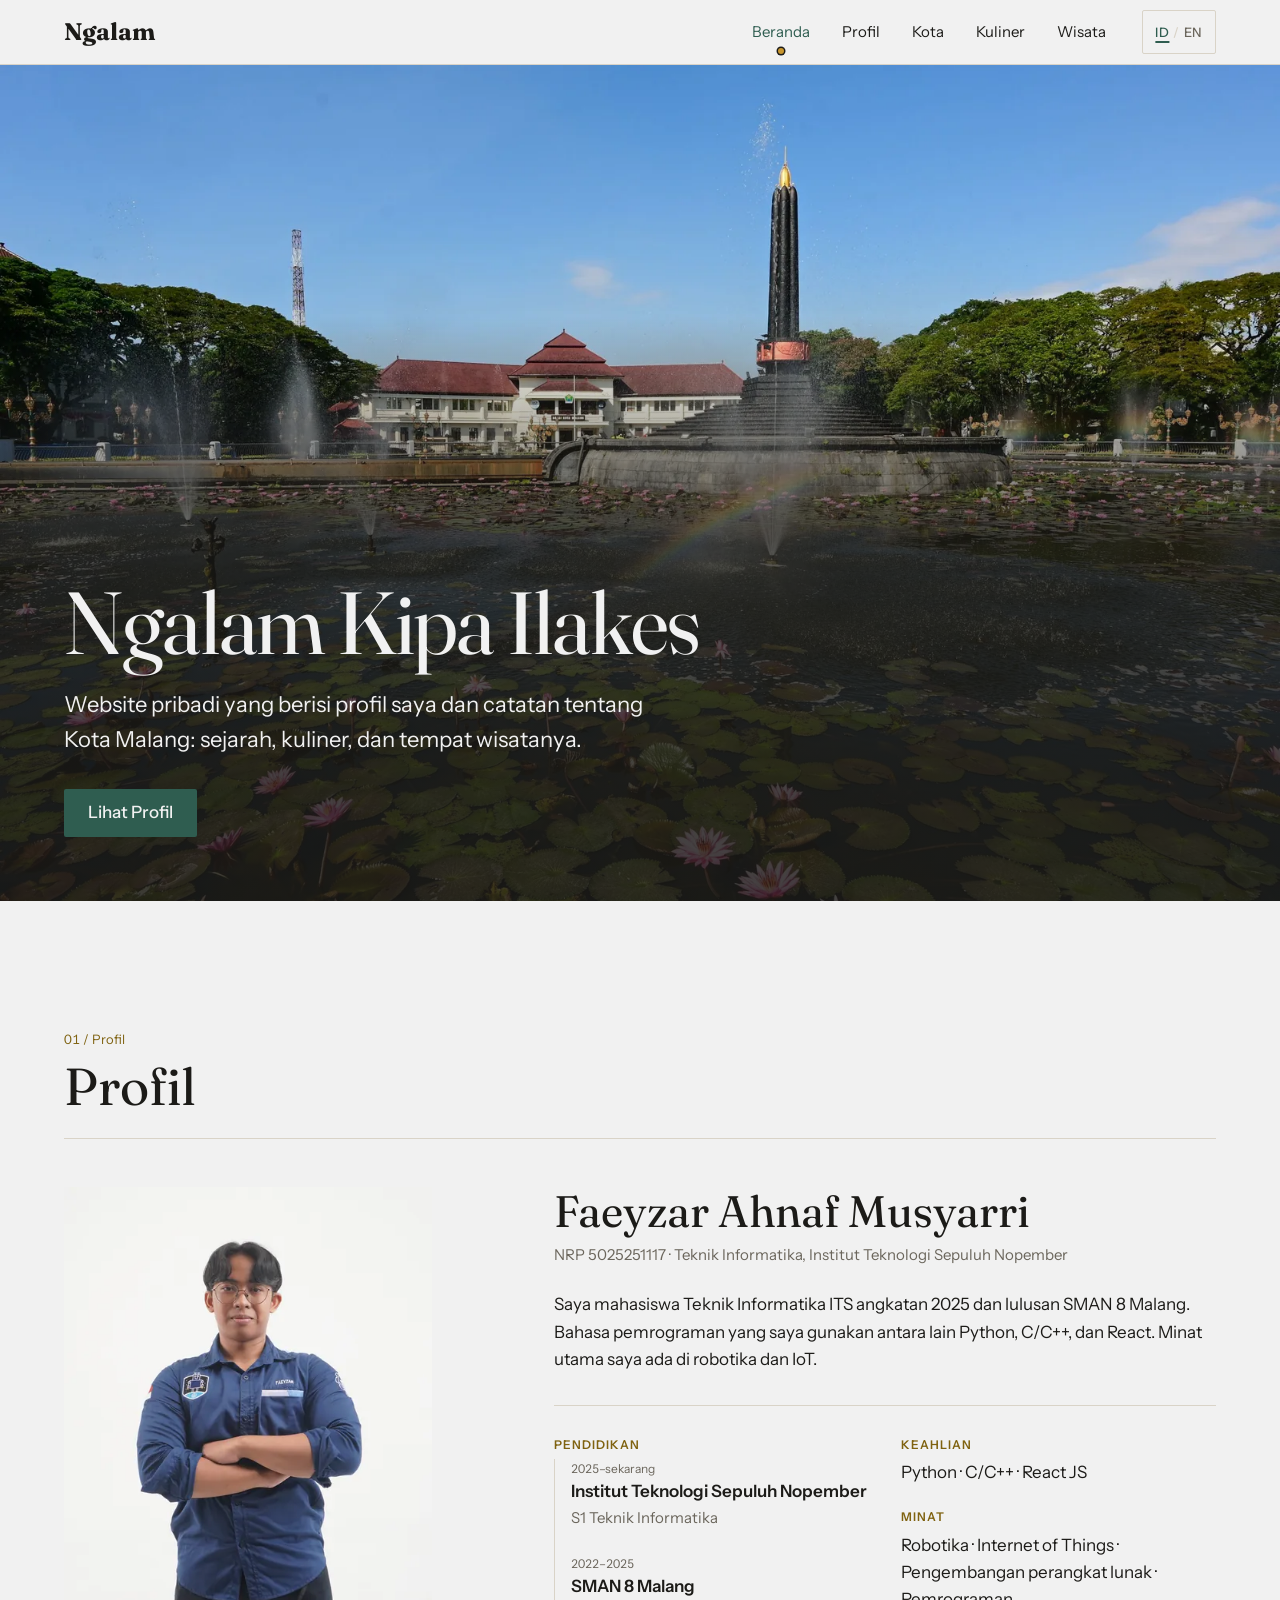
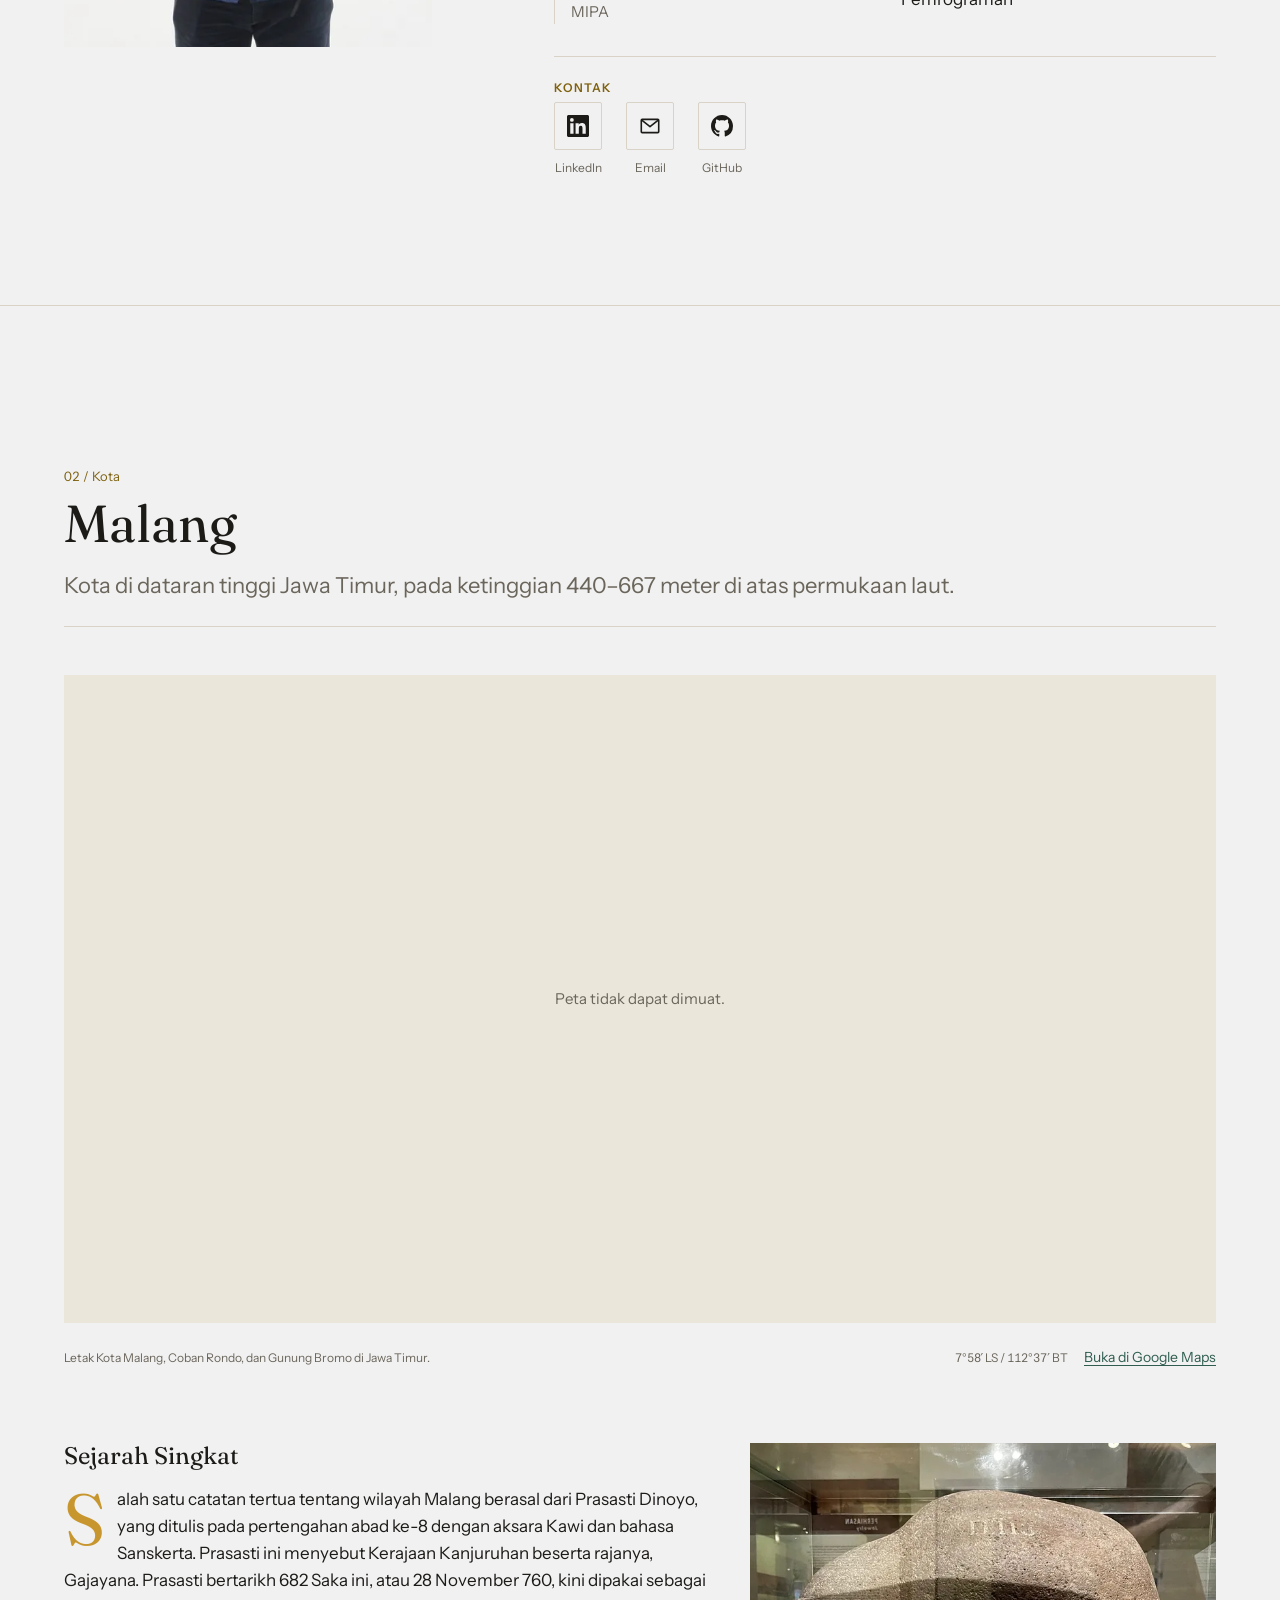
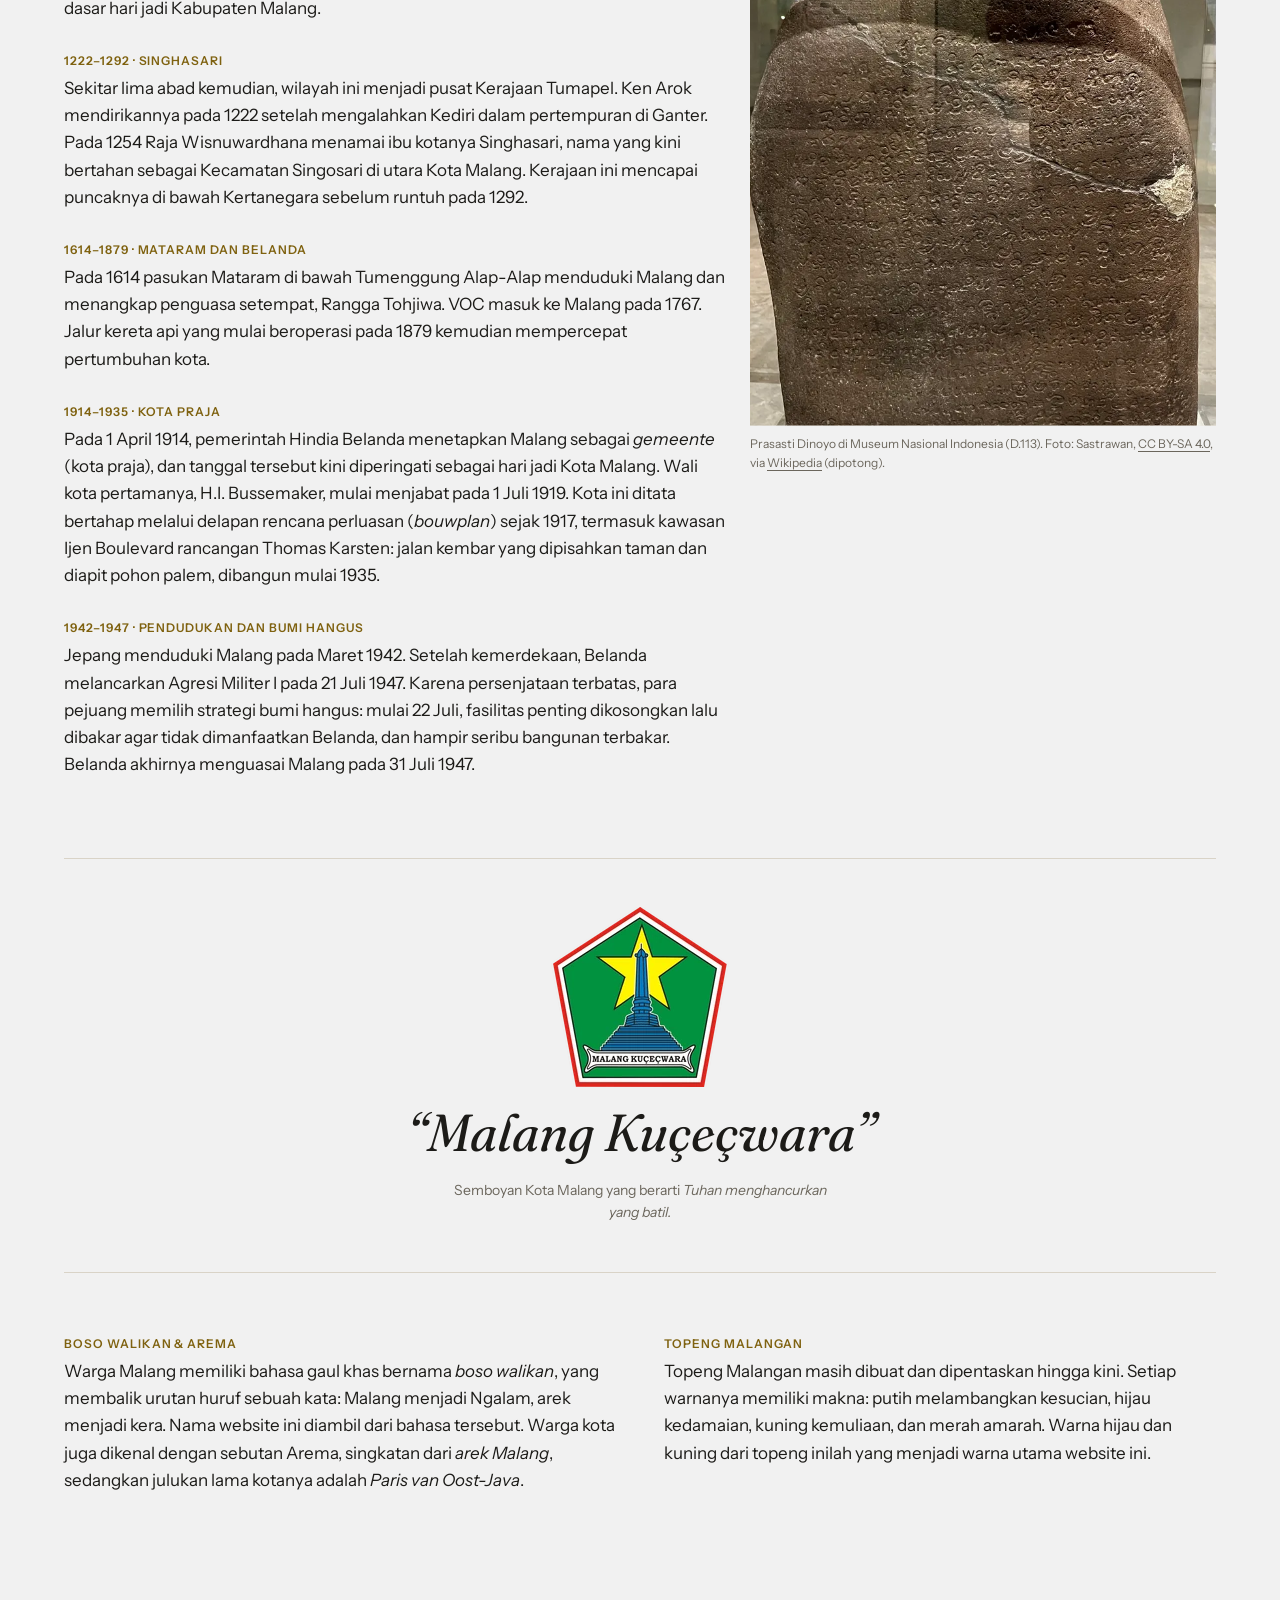
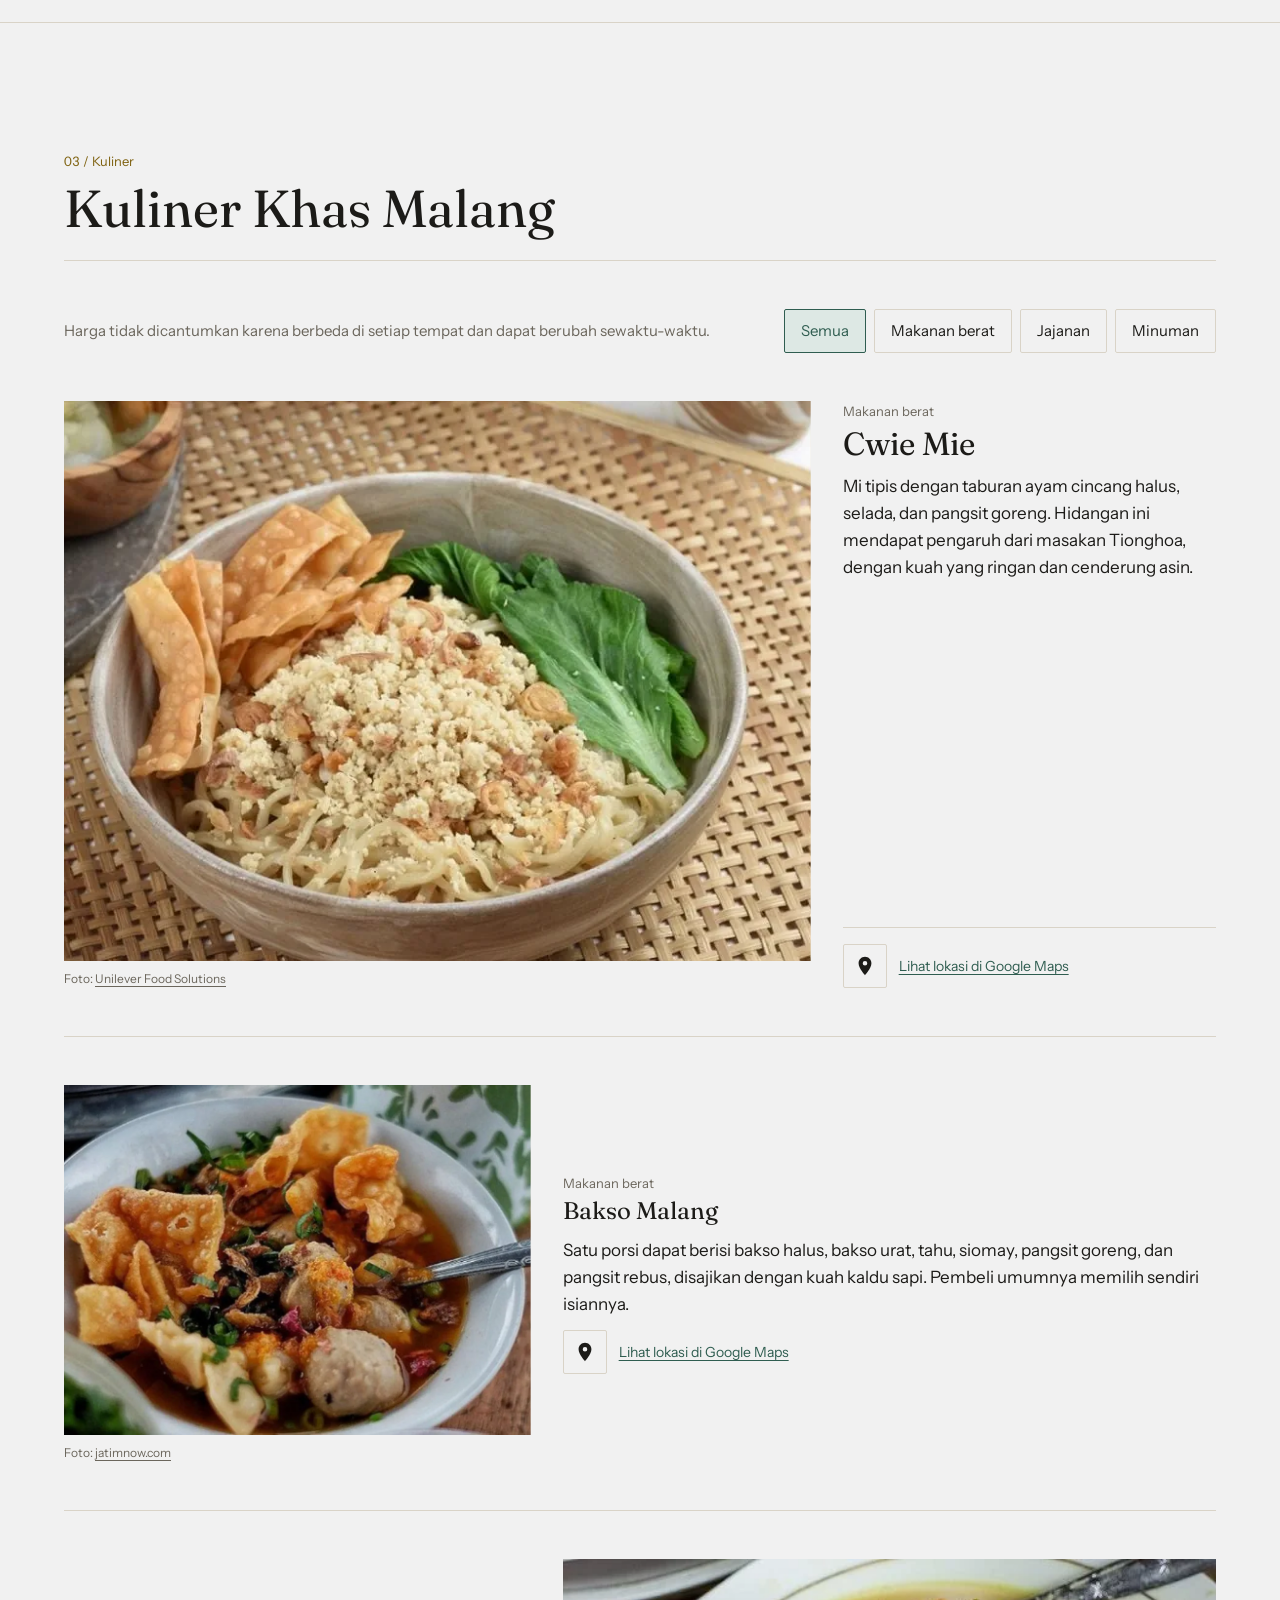
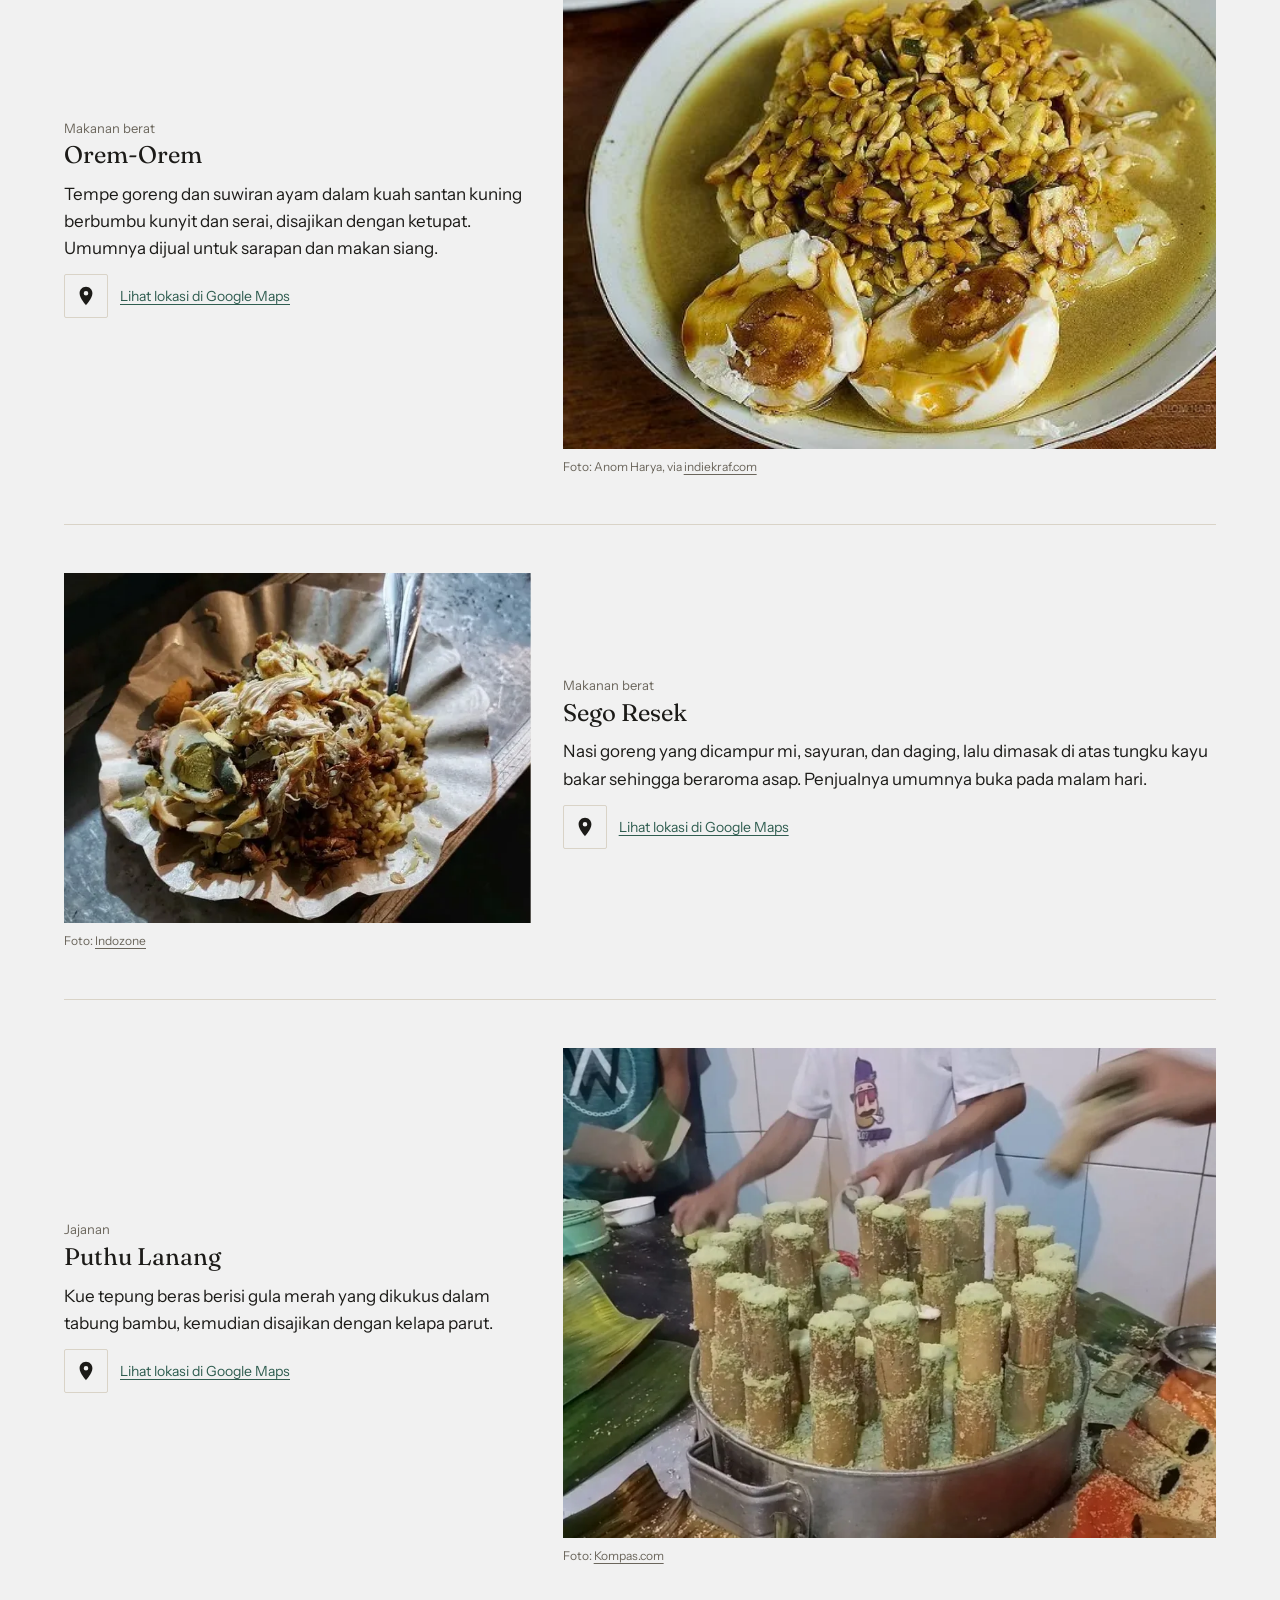
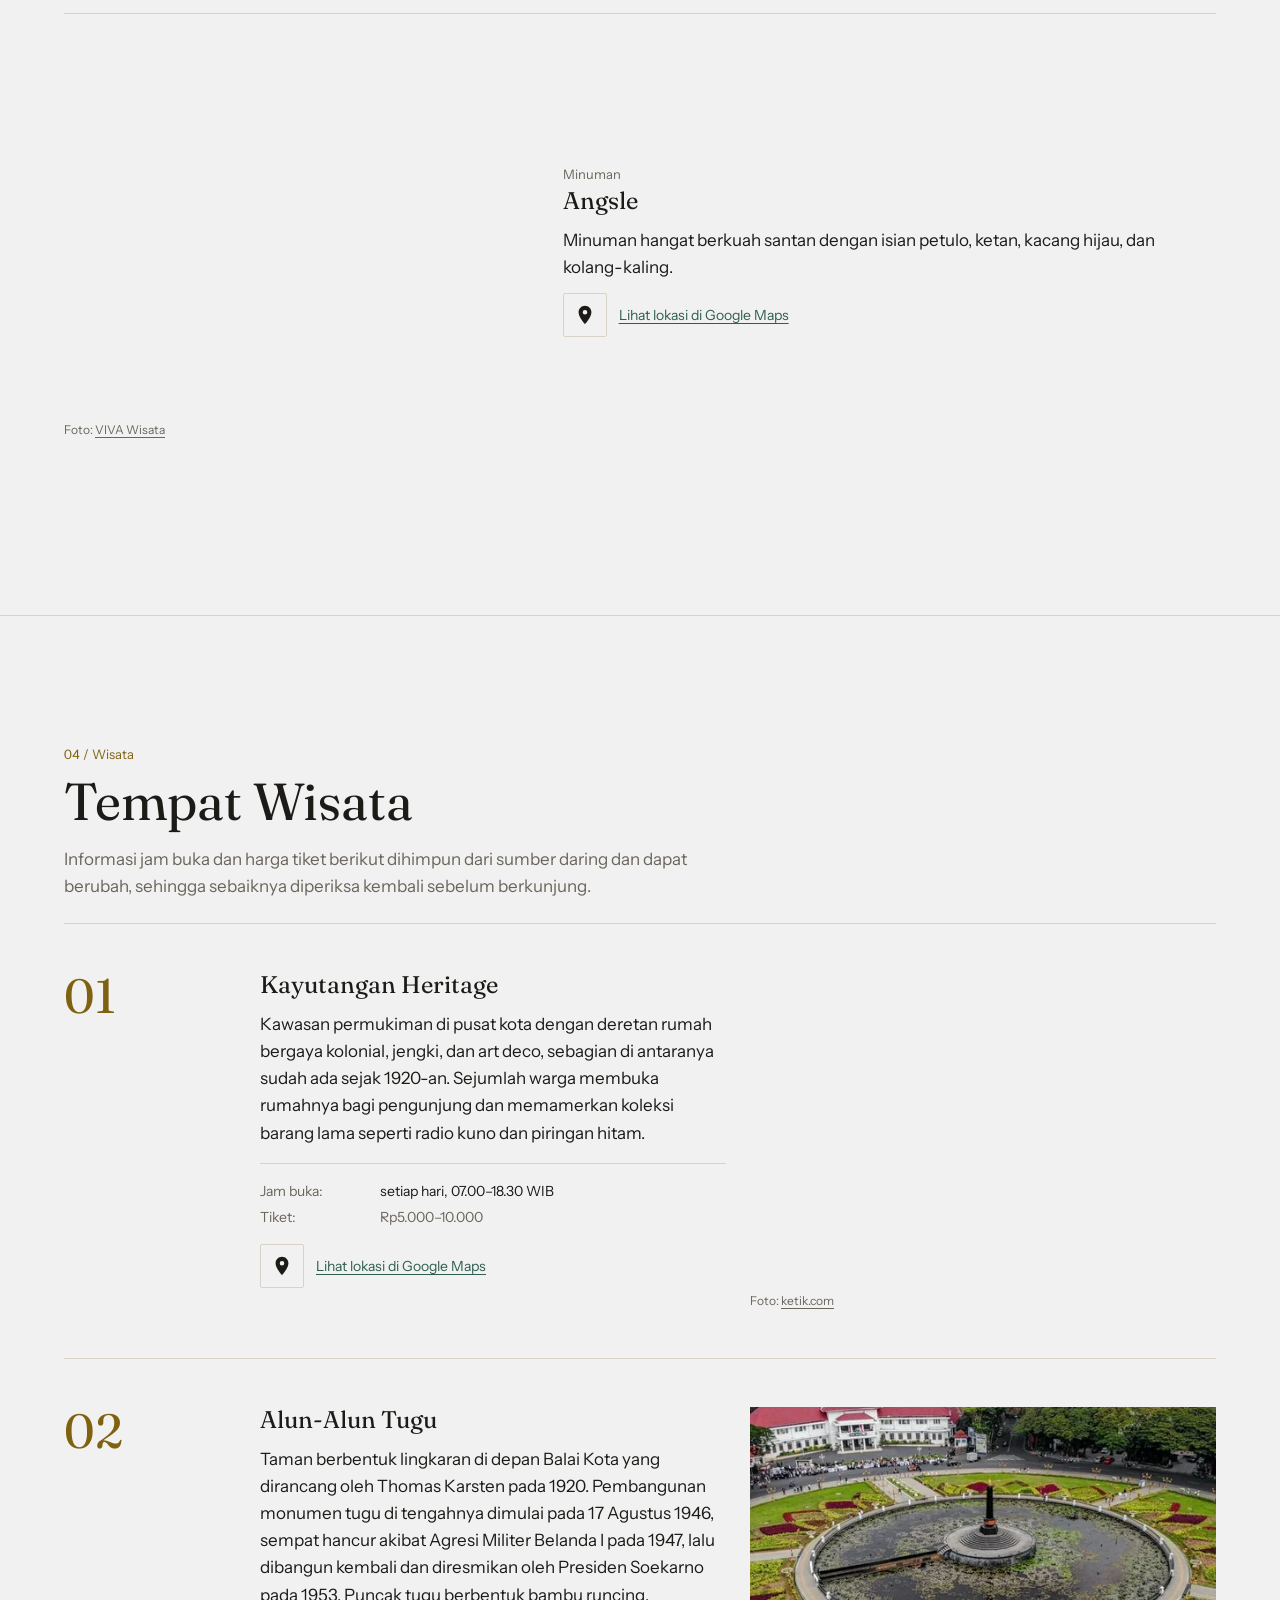
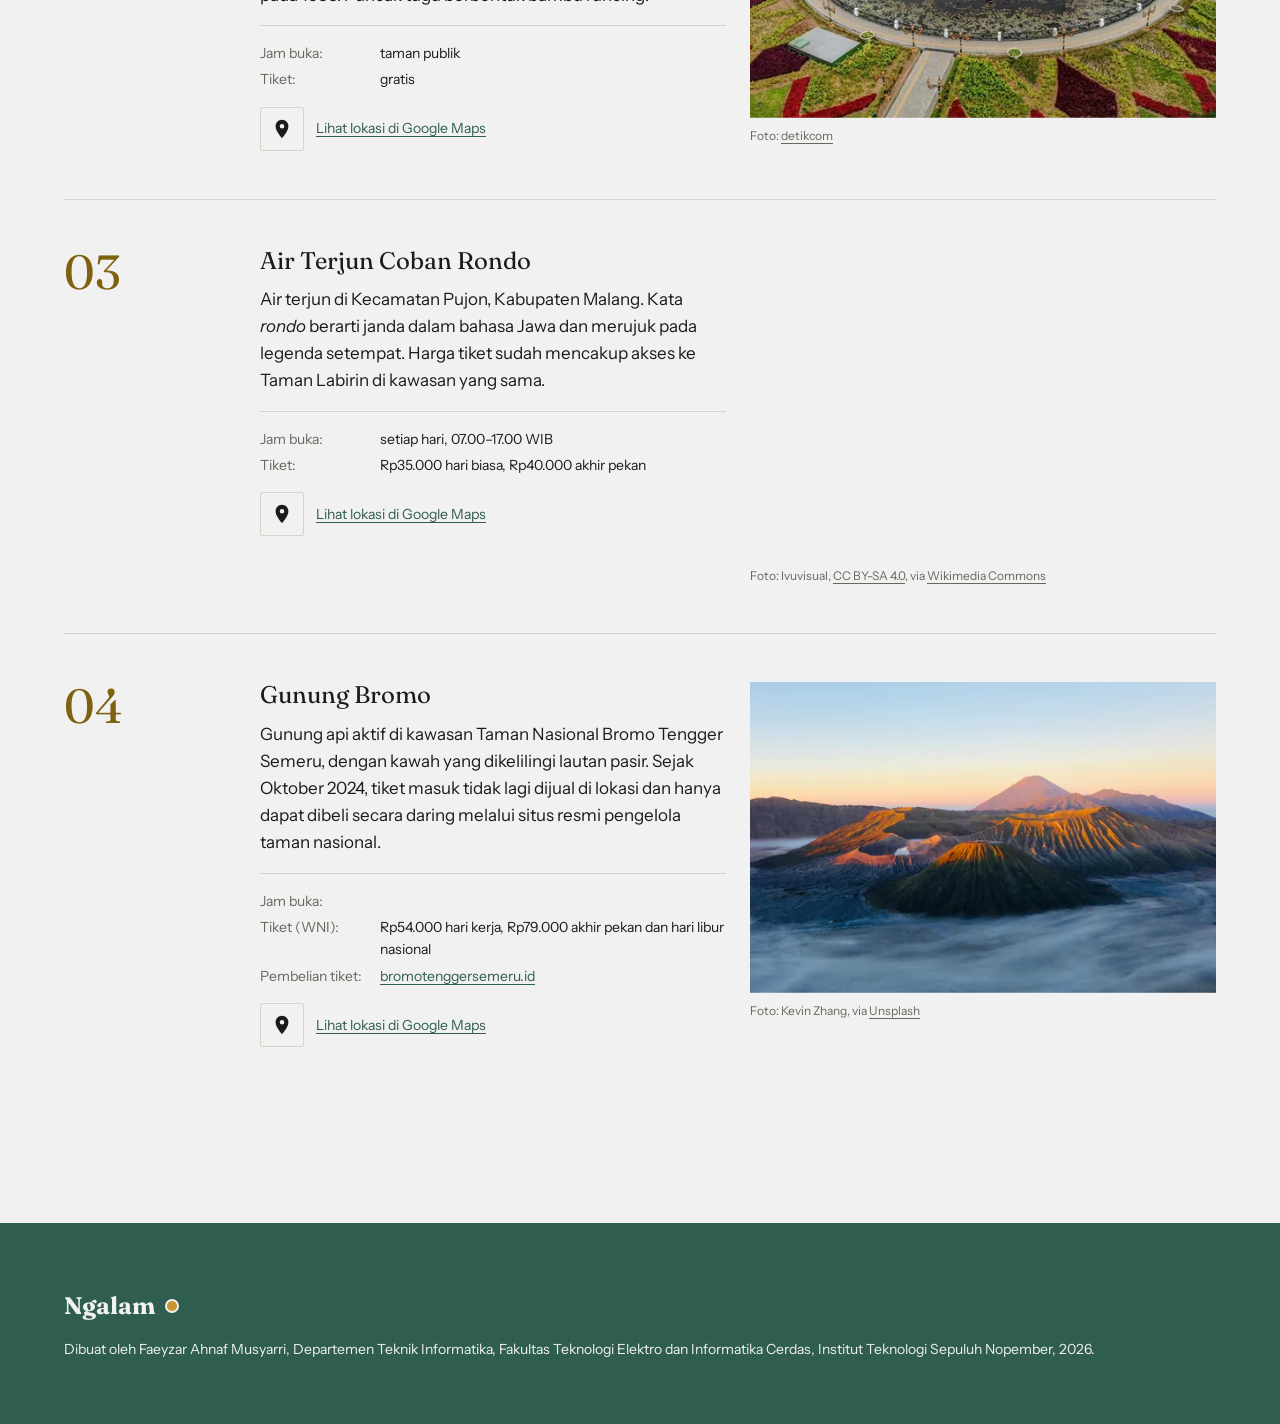
==== commit d82fb984: "feat: add indonesian/english language toggle" ====
--- a/quiz1/index.html
+++ b/quiz1/index.html
@@ -20,28 +20,34 @@
   <link rel="stylesheet" href="/quiz1/assets/vendor/lenis/lenis.css">
   <link rel="stylesheet" href="/quiz1/assets/css/style.css">
   <script>
+    // Bahasa tersimpan dipasang sebelum render pertama agar teks tidak berganti setelah tampil.
+    try { var savedLang = localStorage.getItem("ngalam-lang"); if (savedLang === "en" || savedLang === "id") document.documentElement.lang = savedLang; } catch (e) {}
+    // Dipasang sebelum render pertama agar animasi masuk hero tidak berkedip.
     if (!matchMedia("(prefers-reduced-motion: reduce)").matches) document.documentElement.classList.add("js-motion");
   </script>
   <script src="/quiz1/assets/js/config.js"></script>
   <script src="/quiz1/assets/js/main.js" type="module"></script>
 </head>
 <body>
-  <a class="skip-link" href="#main">Lewati ke isi</a>
+  <a class="skip-link" href="#main"><span lang="id">Lewati ke isi</span><span lang="en">Skip to content</span></a>
 
   <header class="masthead">
     <div class="masthead__inner">
       <a class="masthead__title" href="/quiz1" data-section="home">Ngalam</a>
+      <button class="lang-toggle" type="button" data-lang-toggle aria-label="Ganti bahasa ke English">
+        <span class="lang-toggle__opt--id">ID</span><span class="lang-toggle__sep" aria-hidden="true">/</span><span class="lang-toggle__opt--en">EN</span>
+      </button>
       <button class="nav-toggle" type="button" aria-expanded="false" aria-controls="site-nav" aria-label="Buka menu">
         <span class="nav-toggle__bar"></span>
         <span class="nav-toggle__bar"></span>
         <span class="nav-toggle__bar"></span>
       </button>
-      <nav class="site-nav" id="site-nav" aria-label="Navigasi utama">
-        <a class="site-nav__link" href="/quiz1" data-section="home">Beranda</a>
-        <a class="site-nav__link" href="/quiz1/profile" data-section="profile">Profil</a>
-        <a class="site-nav__link" href="/quiz1/hometown" data-section="hometown">Kota</a>
-        <a class="site-nav__link" href="/quiz1/food" data-section="food">Kuliner</a>
-        <a class="site-nav__link" href="/quiz1/tourist" data-section="tourist">Wisata</a>
+      <nav class="site-nav" id="site-nav" aria-label="Navigasi utama" data-en-aria-label="Main navigation">
+        <a class="site-nav__link" href="/quiz1" data-section="home"><span lang="id">Beranda</span><span lang="en">Home</span></a>
+        <a class="site-nav__link" href="/quiz1/profile" data-section="profile"><span lang="id">Profil</span><span lang="en">Profile</span></a>
+        <a class="site-nav__link" href="/quiz1/hometown" data-section="hometown"><span lang="id">Kota</span><span lang="en">Hometown</span></a>
+        <a class="site-nav__link" href="/quiz1/food" data-section="food"><span lang="id">Kuliner</span><span lang="en">Food</span></a>
+        <a class="site-nav__link" href="/quiz1/tourist" data-section="tourist"><span lang="id">Wisata</span><span lang="en">Places</span></a>
       </nav>
     </div>
     <span class="masthead__progress" aria-hidden="true"></span>
@@ -49,63 +55,63 @@
 
   <main id="main">
     <!-- Beranda -->
-    <section class="hero" id="home" data-route="" data-title="Ngalam" aria-labelledby="home-title">
+    <section class="hero" id="home" data-route="" data-title="Ngalam" data-title-en="Ngalam" aria-labelledby="home-title">
       <div class="hero__media">
-        <img class="hero__img" src="/quiz1/assets/img/tugu-malang-1600.webp" srcset="/quiz1/assets/img/tugu-malang-800.webp 800w, /quiz1/assets/img/tugu-malang-1200.webp 1200w, /quiz1/assets/img/tugu-malang-1600.webp 1600w" sizes="100vw" width="1600" height="1066" alt="Monumen Tugu di tengah kolam teratai Alun-Alun Tugu, dengan Balai Kota Malang di belakangnya" fetchpriority="high">
+        <img class="hero__img" src="/quiz1/assets/img/tugu-malang-1600.webp" srcset="/quiz1/assets/img/tugu-malang-800.webp 800w, /quiz1/assets/img/tugu-malang-1200.webp 1200w, /quiz1/assets/img/tugu-malang-1600.webp 1600w" sizes="100vw" width="1600" height="1066" alt="Monumen Tugu di tengah kolam teratai Alun-Alun Tugu, dengan Balai Kota Malang di belakangnya" data-en-alt="The Tugu monument in the middle of the lotus pond at Alun-Alun Tugu, with Malang City Hall behind it" fetchpriority="high">
       </div>
       <div class="hero__content container">
         <h1 class="hero__title" id="home-title" tabindex="-1">Ngalam Kipa Ilakes</h1>
-        <p class="hero__lead">Website pribadi yang berisi profil saya dan catatan tentang Kota Malang: sejarah, kuliner, dan tempat wisatanya.</p>
-        <a class="button button--primary" href="/quiz1/profile">Lihat Profil</a>
+        <p class="hero__lead"><span lang="id">Website pribadi yang berisi profil saya dan catatan tentang Kota Malang: sejarah, kuliner, dan tempat wisatanya.</span><span lang="en">A personal website with my profile and notes on the city of Malang: its history, local food, and places to visit.</span></p>
+        <a class="button button--primary" href="/quiz1/profile"><span lang="id">Lihat Profil</span><span lang="en">View Profile</span></a>
       </div>
     </section>
 
     <!-- Profil -->
-    <section class="section profile" id="profile" data-route="profile" data-title="Profil · Ngalam" aria-labelledby="profile-title">
+    <section class="section profile" id="profile" data-route="profile" data-title="Profil · Ngalam" data-title-en="Profile · Ngalam" aria-labelledby="profile-title">
       <div class="container">
         <header class="section-head" data-reveal="head">
-          <p class="section-head__label">01 / Profil</p>
-          <h2 class="section-head__title" id="profile-title" tabindex="-1" data-split>Profil</h2>
+          <p class="section-head__label">01 / <span lang="id">Profil</span><span lang="en">Profile</span></p>
+          <h2 class="section-head__title" id="profile-title" tabindex="-1" data-split><span lang="id">Profil</span><span lang="en">Profile</span></h2>
         </header>
 
         <div class="profile__grid">
           <figure class="profile__photo">
             <div class="media media--portrait" data-media>
-              <img src="/quiz1/assets/img/profil-faeyzar-800.webp" srcset="/quiz1/assets/img/profil-faeyzar-480.webp 480w, /quiz1/assets/img/profil-faeyzar-800.webp 800w" sizes="(min-width: 1024px) 30vw, 60vw" width="800" height="1000" alt="Faeyzar Ahnaf Musyarri, berkacamata dan berkemeja biru dongker, berdiri bersedekap" loading="lazy" decoding="async">
+              <img src="/quiz1/assets/img/profil-faeyzar-800.webp" srcset="/quiz1/assets/img/profil-faeyzar-480.webp 480w, /quiz1/assets/img/profil-faeyzar-800.webp 800w" sizes="(min-width: 1024px) 30vw, 60vw" width="800" height="1000" alt="Faeyzar Ahnaf Musyarri, berkacamata dan berkemeja biru dongker, berdiri bersedekap" data-en-alt="Faeyzar Ahnaf Musyarri, wearing glasses and a navy blue shirt, standing with arms crossed" loading="lazy" decoding="async">
             </div>
           </figure>
 
           <div class="profile__body">
             <h3 class="profile__name">Faeyzar Ahnaf Musyarri</h3>
-            <p class="profile__meta">NRP 5025251117 · Teknik Informatika, Institut Teknologi Sepuluh Nopember</p>
-            <p class="profile__intro">Saya mahasiswa Teknik Informatika ITS angkatan 2025 dan lulusan SMAN 8 Malang. Bahasa pemrograman yang saya gunakan antara lain Python, C/C++, dan React. Minat utama saya ada di robotika dan IoT.</p>
+            <p class="profile__meta"><span lang="id">NRP 5025251117 · Teknik Informatika, Institut Teknologi Sepuluh Nopember</span><span lang="en">Student ID 5025251117 · Informatics, Institut Teknologi Sepuluh Nopember</span></p>
+            <p class="profile__intro"><span lang="id">Saya mahasiswa Teknik Informatika ITS angkatan 2025 dan lulusan SMAN 8 Malang. Bahasa pemrograman yang saya gunakan antara lain Python, C/C++, dan React. Minat utama saya ada di robotika dan IoT.</span><span lang="en">I am an Informatics student at ITS (class of 2025) and a graduate of SMAN 8 Malang. The programming languages I use include Python, C/C++, and React. My main interests are robotics and IoT.</span></p>
 
             <div class="profile__details">
               <div class="profile__block">
-                <h4 class="sublabel">Pendidikan</h4>
+                <h4 class="sublabel"><span lang="id">Pendidikan</span><span lang="en">Education</span></h4>
                 <ol class="timeline">
                   <li class="timeline__item">
-                    <span class="timeline__year">2025–sekarang</span>
+                    <span class="timeline__year"><span lang="id">2025–sekarang</span><span lang="en">2025–present</span></span>
                     <span class="timeline__place">Institut Teknologi Sepuluh Nopember</span>
-                    <span class="timeline__note">S1 Teknik Informatika</span>
+                    <span class="timeline__note"><span lang="id">S1 Teknik Informatika</span><span lang="en">Bachelor of Informatics</span></span>
                   </li>
                   <li class="timeline__item">
                     <span class="timeline__year">2022–2025</span>
                     <span class="timeline__place">SMAN 8 Malang</span>
-                    <span class="timeline__note">MIPA</span>
+                    <span class="timeline__note"><span lang="id">MIPA</span><span lang="en">Science (MIPA)</span></span>
                   </li>
                 </ol>
               </div>
               <div class="profile__block">
-                <h4 class="sublabel">Keahlian</h4>
+                <h4 class="sublabel"><span lang="id">Keahlian</span><span lang="en">Skills</span></h4>
                 <p class="inline-list">Python · C/C++ · React JS</p>
-                <h4 class="sublabel">Minat</h4>
-                <p class="inline-list">Robotika · Internet of Things · Pengembangan perangkat lunak · Pemrograman</p>
+                <h4 class="sublabel"><span lang="id">Minat</span><span lang="en">Interests</span></h4>
+                <p class="inline-list"><span lang="id">Robotika · Internet of Things · Pengembangan perangkat lunak · Pemrograman</span><span lang="en">Robotics · Internet of Things · Software development · Programming</span></p>
               </div>
             </div>
 
             <div class="profile__contact">
-              <h4 class="sublabel">Kontak</h4>
+              <h4 class="sublabel"><span lang="id">Kontak</span><span lang="en">Contact</span></h4>
               <ul class="contact-list">
                 <li>
                   <a class="contact-link" href="https://www.linkedin.com/in/faeyzarahnaf/" target="_blank" rel="noopener">
@@ -113,7 +119,7 @@
                       <svg viewBox="0 0 24 24" width="22" height="22" aria-hidden="true" focusable="false"><path fill="currentColor" d="M20.447 20.452h-3.554v-5.569c0-1.328-.027-3.037-1.852-3.037-1.853 0-2.136 1.445-2.136 2.939v5.667H9.351V9h3.414v1.561h.046c.477-.9 1.637-1.85 3.37-1.85 3.601 0 4.267 2.37 4.267 5.455v6.286zM5.337 7.433a2.062 2.062 0 1 1 0-4.125 2.062 2.062 0 0 1 0 4.125zm1.782 13.019H3.555V9h3.564v11.452zM22.225 0H1.771C.792 0 0 .774 0 1.729v20.542C0 23.227.792 24 1.771 24h20.451C23.2 24 24 23.227 24 22.271V1.729C24 .774 23.2 0 22.222 0h.003z"/></svg>
                     </span>
                     <span class="contact-link__label">LinkedIn</span>
-                    <span class="visually-hidden">(membuka tab baru)</span>
+                    <span class="visually-hidden"><span lang="id">(membuka tab baru)</span><span lang="en">(opens in a new tab)</span></span>
                   </a>
                 </li>
                 <li>
@@ -131,7 +137,7 @@
                       <svg viewBox="0 0 16 16" width="22" height="22" aria-hidden="true" focusable="false"><path fill="currentColor" d="M8 0C3.58 0 0 3.58 0 8c0 3.54 2.29 6.53 5.47 7.59.4.07.55-.17.55-.38 0-.19-.01-.82-.01-1.49-2.01.37-2.53-.49-2.69-.94-.09-.23-.48-.94-.82-1.13-.28-.15-.68-.52-.01-.53.63-.01 1.08.58 1.23.82.72 1.21 1.87.87 2.33.66.07-.52.28-.87.51-1.07-1.78-.2-3.64-.89-3.64-3.95 0-.87.31-1.59.82-2.15-.08-.2-.36-1.02.08-2.12 0 0 .67-.21 2.2.82.64-.18 1.32-.27 2-.27.68 0 1.36.09 2 .27 1.53-1.04 2.2-.82 2.2-.82.44 1.1.16 1.92.08 2.12.51.56.82 1.27.82 2.15 0 3.07-1.87 3.75-3.65 3.95.29.25.54.73.54 1.48 0 1.07-.01 1.93-.01 2.2 0 .21.15.46.55.38A8.013 8.013 0 0 0 16 8c0-4.42-3.58-8-8-8z"/></svg>
                     </span>
                     <span class="contact-link__label">GitHub</span>
-                    <span class="visually-hidden">(membuka tab baru)</span>
+                    <span class="visually-hidden"><span lang="id">(membuka tab baru)</span><span lang="en">(opens in a new tab)</span></span>
                   </a>
                 </li>
               </ul>
@@ -142,182 +148,195 @@
     </section>
 
     <!-- Kota -->
-    <section class="section hometown" id="hometown" data-route="hometown" data-title="Kota · Ngalam" aria-labelledby="hometown-title">
+    <section class="section hometown" id="hometown" data-route="hometown" data-title="Kota · Ngalam" data-title-en="Hometown · Ngalam" aria-labelledby="hometown-title">
       <div class="container">
         <header class="section-head" data-reveal="head">
-          <p class="section-head__label">02 / Kota</p>
+          <p class="section-head__label">02 / <span lang="id">Kota</span><span lang="en">Hometown</span></p>
           <h2 class="section-head__title" id="hometown-title" tabindex="-1" data-split>Malang</h2>
-          <p class="section-head__lead">Kota di dataran tinggi Jawa Timur, pada ketinggian 440–667 meter di atas permukaan laut.</p>
+          <p class="section-head__lead"><span lang="id">Kota di dataran tinggi Jawa Timur, pada ketinggian 440–667 meter di atas permukaan laut.</span><span lang="en">A highland city in East Java, 440–667 metres above sea level.</span></p>
         </header>
 
         <figure class="map-figure">
-          <div class="map" id="map" data-map role="img" aria-label="Peta Jawa Timur yang menandai Kota Malang, Air Terjun Coban Rondo, dan Gunung Bromo">
-            <p class="map__fallback">Peta: Kota Malang, Coban Rondo, dan Gunung Bromo di Jawa Timur.</p>
+          <div class="map" id="map" data-map role="img" aria-label="Peta Jawa Timur yang menandai Kota Malang, Air Terjun Coban Rondo, dan Gunung Bromo" data-en-aria-label="Map of East Java marking the city of Malang, Coban Rondo Waterfall, and Mount Bromo">
+            <p class="map__fallback"><span lang="id">Peta: Kota Malang, Coban Rondo, dan Gunung Bromo di Jawa Timur.</span><span lang="en">Map: the city of Malang, Coban Rondo, and Mount Bromo in East Java.</span></p>
           </div>
           <figcaption class="map-figure__caption">
-            <span>Letak Kota Malang, Coban Rondo, dan Gunung Bromo di Jawa Timur.</span>
+            <span><span lang="id">Letak Kota Malang, Coban Rondo, dan Gunung Bromo di Jawa Timur.</span><span lang="en">Location of Malang, Coban Rondo, and Mount Bromo in East Java.</span></span>
             <span class="map-figure__meta">
-              <span class="map-figure__coords">7°58′ LS / 112°37′ BT</span>
-              <a href="https://www.google.com/maps/search/?api=1&amp;query=Kota+Malang" target="_blank" rel="noopener">Buka di Google Maps</a>
+              <span class="map-figure__coords"><span lang="id">7°58′ LS / 112°37′ BT</span><span lang="en">7°58′ S / 112°37′ E</span></span>
+              <a href="https://www.google.com/maps/search/?api=1&amp;query=Kota+Malang" target="_blank" rel="noopener"><span lang="id">Buka di Google Maps</span><span lang="en">Open in Google Maps</span></a>
             </span>
           </figcaption>
         </figure>
 
         <div class="history">
           <div class="history__text">
-            <h3 class="history__title">Sejarah Singkat</h3>
-            <p class="dropcap">Salah satu catatan tertua tentang wilayah Malang berasal dari Prasasti Dinoyo, yang ditulis pada pertengahan abad ke-8 dengan aksara Kawi dan bahasa Sanskerta. Prasasti ini menyebut Kerajaan Kanjuruhan beserta rajanya, Gajayana. Prasasti bertarikh 682 Saka ini, atau 28 November 760, kini dipakai sebagai dasar hari jadi Kabupaten Malang.</p>
+            <h3 class="history__title"><span lang="id">Sejarah Singkat</span><span lang="en">A Short History</span></h3>
+            <p class="dropcap" lang="id">Salah satu catatan tertua tentang wilayah Malang berasal dari Prasasti Dinoyo, yang ditulis pada pertengahan abad ke-8 dengan aksara Kawi dan bahasa Sanskerta. Prasasti ini menyebut Kerajaan Kanjuruhan beserta rajanya, Gajayana. Prasasti bertarikh 682 Saka ini, atau 28 November 760, kini dipakai sebagai dasar hari jadi Kabupaten Malang.</p>
+            <p class="dropcap" lang="en">One of the oldest records of the Malang area is the Dinoyo inscription, written in the middle of the 8th century in Kawi script and the Sanskrit language. It mentions the Kingdom of Kanjuruhan and its king, Gajayana. The inscription is dated 682 Saka, or 28 November 760, a date now used as the founding day of Malang Regency.</p>
 
             <h4 class="sublabel history__era">1222–1292 · Singhasari</h4>
-            <p>Sekitar lima abad kemudian, wilayah ini menjadi pusat Kerajaan Tumapel. Ken Arok mendirikannya pada 1222 setelah mengalahkan Kediri dalam pertempuran di Ganter. Pada 1254 Raja Wisnuwardhana menamai ibu kotanya Singhasari, nama yang kini bertahan sebagai Kecamatan Singosari di utara Kota Malang. Kerajaan ini mencapai puncaknya di bawah Kertanegara sebelum runtuh pada 1292.</p>
-
-            <h4 class="sublabel history__era">1614–1879 · Mataram dan Belanda</h4>
-            <p>Pada 1614 pasukan Mataram di bawah Tumenggung Alap-Alap menduduki Malang dan menangkap penguasa setempat, Rangga Tohjiwa. VOC masuk ke Malang pada 1767. Jalur kereta api yang mulai beroperasi pada 1879 kemudian mempercepat pertumbuhan kota.</p>
-
-            <h4 class="sublabel history__era">1914–1935 · Kota praja</h4>
-            <p>Pada 1 April 1914, pemerintah Hindia Belanda menetapkan Malang sebagai <em>gemeente</em> (kota praja), dan tanggal tersebut kini diperingati sebagai hari jadi Kota Malang. Wali kota pertamanya, H.I. Bussemaker, mulai menjabat pada 1 Juli 1919. Kota ini ditata bertahap melalui delapan rencana perluasan (<em>bouwplan</em>) sejak 1917, termasuk kawasan Ijen Boulevard rancangan Thomas Karsten: jalan kembar yang dipisahkan taman dan diapit pohon palem, dibangun mulai 1935.</p>
-
-            <h4 class="sublabel history__era">1942–1947 · Pendudukan dan bumi hangus</h4>
-            <p>Jepang menduduki Malang pada Maret 1942. Setelah kemerdekaan, Belanda melancarkan Agresi Militer I pada 21 Juli 1947. Karena persenjataan terbatas, para pejuang memilih strategi bumi hangus: mulai 22 Juli, fasilitas penting dikosongkan lalu dibakar agar tidak dimanfaatkan Belanda, dan hampir seribu bangunan terbakar. Belanda akhirnya menguasai Malang pada 31 Juli 1947.</p>
+            <p lang="id">Sekitar lima abad kemudian, wilayah ini menjadi pusat Kerajaan Tumapel. Ken Arok mendirikannya pada 1222 setelah mengalahkan Kediri dalam pertempuran di Ganter. Pada 1254 Raja Wisnuwardhana menamai ibu kotanya Singhasari, nama yang kini bertahan sebagai Kecamatan Singosari di utara Kota Malang. Kerajaan ini mencapai puncaknya di bawah Kertanegara sebelum runtuh pada 1292.</p>
+            <p lang="en">About five centuries later, the area became the centre of the Kingdom of Tumapel. Ken Arok founded it in 1222 after defeating Kediri at the Battle of Ganter. In 1254 King Wisnuwardhana named its capital Singhasari, a name that survives today as Singosari District, north of Malang. The kingdom reached its peak under Kertanegara before it fell in 1292.</p>
+
+            <h4 class="sublabel history__era">1614–1879 · <span lang="id">Mataram dan Belanda</span><span lang="en">Mataram and the Dutch</span></h4>
+            <p lang="id">Pada 1614 pasukan Mataram di bawah Tumenggung Alap-Alap menduduki Malang dan menangkap penguasa setempat, Rangga Tohjiwa. VOC masuk ke Malang pada 1767. Jalur kereta api yang mulai beroperasi pada 1879 kemudian mempercepat pertumbuhan kota.</p>
+            <p lang="en">In 1614 Mataram troops led by Tumenggung Alap-Alap occupied Malang and captured the local ruler, Rangga Tohjiwa. The Dutch East India Company (VOC) arrived in 1767. The railway, which opened in 1879, then sped up the town’s growth.</p>
+
+            <h4 class="sublabel history__era">1914–1935 · <span lang="id">Kota praja</span><span lang="en">Municipality</span></h4>
+            <p lang="id">Pada 1 April 1914, pemerintah Hindia Belanda menetapkan Malang sebagai <em>gemeente</em> (kota praja), dan tanggal tersebut kini diperingati sebagai hari jadi Kota Malang. Wali kota pertamanya, H.I. Bussemaker, mulai menjabat pada 1 Juli 1919. Kota ini ditata bertahap melalui delapan rencana perluasan (<em>bouwplan</em>) sejak 1917, termasuk kawasan Ijen Boulevard rancangan Thomas Karsten: jalan kembar yang dipisahkan taman dan diapit pohon palem, dibangun mulai 1935.</p>
+            <p lang="en">On 1 April 1914 the Dutch East Indies government made Malang a <em>gemeente</em> (municipality), and the date is now celebrated as the anniversary of the City of Malang. Its first mayor, H.I. Bussemaker, took office on 1 July 1919. The city was laid out step by step through eight expansion plans (<em>bouwplan</em>) from 1917, including Ijen Boulevard designed by Thomas Karsten: a twin road divided by gardens and lined with palm trees, built from 1935.</p>
+
+            <h4 class="sublabel history__era">1942–1947 · <span lang="id">Pendudukan dan bumi hangus</span><span lang="en">Occupation and scorched earth</span></h4>
+            <p lang="id">Jepang menduduki Malang pada Maret 1942. Setelah kemerdekaan, Belanda melancarkan Agresi Militer I pada 21 Juli 1947. Karena persenjataan terbatas, para pejuang memilih strategi bumi hangus: mulai 22 Juli, fasilitas penting dikosongkan lalu dibakar agar tidak dimanfaatkan Belanda, dan hampir seribu bangunan terbakar. Belanda akhirnya menguasai Malang pada 31 Juli 1947.</p>
+            <p lang="en">Japan occupied Malang in March 1942. After independence, the Dutch launched their first military aggression on 21 July 1947. With few weapons, Indonesian fighters chose a scorched-earth strategy: from 22 July, important buildings were emptied and then burned so the Dutch could not use them, and nearly a thousand buildings were set alight. The Dutch finally took Malang on 31 July 1947.</p>
           </div>
           <figure class="history__photo">
             <div class="media media--portrait" data-media data-parallax>
-              <img src="/quiz1/assets/img/prasasti-dinoyo-800.webp" srcset="/quiz1/assets/img/prasasti-dinoyo-480.webp 480w, /quiz1/assets/img/prasasti-dinoyo-800.webp 800w" sizes="(min-width: 1024px) 40vw, 100vw" width="800" height="1000" alt="Prasasti Dinoyo, batu cokelat berukir aksara Kawi, dipajang dalam lemari kaca museum" loading="lazy" decoding="async">
-            </div>
-            <figcaption class="caption">Prasasti Dinoyo di Museum Nasional Indonesia (D.113). Foto: Sastrawan, <a href="https://creativecommons.org/licenses/by-sa/4.0/deed.id" target="_blank" rel="noopener">CC BY-SA 4.0</a>, via <a href="https://id.wikipedia.org/wiki/Prasasti_Dinoyo" target="_blank" rel="noopener">Wikipedia</a> (dipotong).</figcaption>
+              <img src="/quiz1/assets/img/prasasti-dinoyo-800.webp" srcset="/quiz1/assets/img/prasasti-dinoyo-480.webp 480w, /quiz1/assets/img/prasasti-dinoyo-800.webp 800w" sizes="(min-width: 1024px) 40vw, 100vw" width="800" height="1000" alt="Prasasti Dinoyo, batu cokelat berukir aksara Kawi, dipajang dalam lemari kaca museum" data-en-alt="The Dinoyo inscription, a brown stone carved with Kawi script, displayed in a museum glass case" loading="lazy" decoding="async">
+            </div>
+            <figcaption class="caption"><span lang="id">Prasasti Dinoyo di Museum Nasional Indonesia (D.113). Foto:</span><span lang="en">The Dinoyo inscription at the National Museum of Indonesia (D.113). Photo:</span> Sastrawan, <a href="https://creativecommons.org/licenses/by-sa/4.0/deed.id" target="_blank" rel="noopener">CC BY-SA 4.0</a>, via <a href="https://id.wikipedia.org/wiki/Prasasti_Dinoyo" target="_blank" rel="noopener">Wikipedia</a> <span lang="id">(dipotong).</span><span lang="en">(cropped).</span></figcaption>
           </figure>
         </div>
 
         <figure class="motto">
           <div class="media motto__emblem" data-media>
-            <img src="/quiz1/assets/img/lambang-malang-180.webp" srcset="/quiz1/assets/img/lambang-malang-180.webp 1x, /quiz1/assets/img/lambang-malang-360.webp 2x" width="180" height="180" alt="Lambang Kota Malang: perisai segi lima berbingkai merah putih, bintang kuning dan Tugu biru di atas latar hijau, dengan pita bertuliskan Malang Kuçeçwara" loading="lazy" decoding="async">
+            <img src="/quiz1/assets/img/lambang-malang-180.webp" srcset="/quiz1/assets/img/lambang-malang-180.webp 1x, /quiz1/assets/img/lambang-malang-360.webp 2x" width="180" height="180" alt="Lambang Kota Malang: perisai segi lima berbingkai merah putih, bintang kuning dan Tugu biru di atas latar hijau, dengan pita bertuliskan Malang Kuçeçwara" data-en-alt="Emblem of the City of Malang: a five-sided shield with a red and white border, a yellow star and a blue Tugu monument on green, and a ribbon reading Malang Kuçeçwara" loading="lazy" decoding="async">
           </div>
           <blockquote class="motto__quote"><p>“Malang Kuçeçwara”</p></blockquote>
-          <figcaption class="motto__caption">Semboyan Kota Malang yang berarti <em>Tuhan menghancurkan yang batil.</em></figcaption>
+          <figcaption class="motto__caption"><span lang="id">Semboyan Kota Malang yang berarti <em>Tuhan menghancurkan yang batil.</em></span><span lang="en">The city motto, meaning <em>God destroys what is false.</em></span></figcaption>
         </figure>
 
         <div class="culture">
           <div>
             <h3 class="sublabel">Boso Walikan &amp; Arema</h3>
-            <p>Warga Malang memiliki bahasa gaul khas bernama <em>boso walikan</em>, yang membalik urutan huruf sebuah kata: Malang menjadi Ngalam, arek menjadi kera. Nama website ini diambil dari bahasa tersebut. Warga kota juga dikenal dengan sebutan Arema, singkatan dari <em>arek Malang</em>, sedangkan julukan lama kotanya adalah <em>Paris van Oost-Java</em>.</p>
+            <p lang="id">Warga Malang memiliki bahasa gaul khas bernama <em>boso walikan</em>, yang membalik urutan huruf sebuah kata: Malang menjadi Ngalam, arek menjadi kera. Nama website ini diambil dari bahasa tersebut. Warga kota juga dikenal dengan sebutan Arema, singkatan dari <em>arek Malang</em>, sedangkan julukan lama kotanya adalah <em>Paris van Oost-Java</em>.</p>
+            <p lang="en">People in Malang have their own slang, <em>boso walikan</em>, which reverses the letters of a word: Malang becomes Ngalam, arek becomes kera. This website takes its name from it. Locals also call themselves Arema, short for <em>arek Malang</em>, and the city’s old nickname is <em>Paris van Oost-Java</em>.</p>
           </div>
           <div>
             <h3 class="sublabel">Topeng Malangan</h3>
-            <p>Topeng Malangan masih dibuat dan dipentaskan hingga kini. Setiap warnanya memiliki makna: putih melambangkan kesucian, hijau kedamaian, kuning kemuliaan, dan merah amarah. Warna hijau dan kuning dari topeng inilah yang menjadi warna utama website ini.</p>
+            <p lang="id">Topeng Malangan masih dibuat dan dipentaskan hingga kini. Setiap warnanya memiliki makna: putih melambangkan kesucian, hijau kedamaian, kuning kemuliaan, dan merah amarah. Warna hijau dan kuning dari topeng inilah yang menjadi warna utama website ini.</p>
+            <p lang="en">Topeng Malangan masks are still carved and performed today. Each colour has a meaning: white stands for purity, green for peace, yellow for nobility, and red for anger. The green and yellow of these masks became the main colours of this website.</p>
           </div>
         </div>
       </div>
     </section>
 
     <!-- Kuliner -->
-    <section class="section food" id="food" data-route="food" data-title="Kuliner · Ngalam" aria-labelledby="food-title">
+    <section class="section food" id="food" data-route="food" data-title="Kuliner · Ngalam" data-title-en="Food · Ngalam" aria-labelledby="food-title">
       <div class="container">
         <header class="section-head" data-reveal="head">
-          <p class="section-head__label">03 / Kuliner</p>
-          <h2 class="section-head__title" id="food-title" tabindex="-1" data-split>Kuliner Khas Malang</h2>
+          <p class="section-head__label">03 / <span lang="id">Kuliner</span><span lang="en">Local Food</span></p>
+          <h2 class="section-head__title" id="food-title" tabindex="-1" data-split><span lang="id">Kuliner Khas Malang</span><span lang="en">Local Food of Malang</span></h2>
         </header>
 
         <div class="food__bar">
-          <p class="food__intro">Harga tidak dicantumkan karena berbeda di setiap tempat dan dapat berubah sewaktu-waktu.</p>
-          <div class="filter" role="group" aria-label="Filter kategori kuliner" data-filter>
-            <button class="filter__button" type="button" data-filter-value="all" aria-pressed="true">Semua</button>
-            <button class="filter__button" type="button" data-filter-value="berat" aria-pressed="false">Makanan berat</button>
-            <button class="filter__button" type="button" data-filter-value="jajanan" aria-pressed="false">Jajanan</button>
-            <button class="filter__button" type="button" data-filter-value="minuman" aria-pressed="false">Minuman</button>
+          <p class="food__intro"><span lang="id">Harga tidak dicantumkan karena berbeda di setiap tempat dan dapat berubah sewaktu-waktu.</span><span lang="en">Prices are not listed because they vary from place to place and change often.</span></p>
+          <div class="filter" role="group" aria-label="Filter kategori kuliner" data-en-aria-label="Filter food by category" data-filter>
+            <button class="filter__button" type="button" data-filter-value="all" aria-pressed="true"><span lang="id">Semua</span><span lang="en">All</span></button>
+            <button class="filter__button" type="button" data-filter-value="berat" aria-pressed="false"><span lang="id">Makanan berat</span><span lang="en">Main dishes</span></button>
+            <button class="filter__button" type="button" data-filter-value="jajanan" aria-pressed="false"><span lang="id">Jajanan</span><span lang="en">Snacks</span></button>
+            <button class="filter__button" type="button" data-filter-value="minuman" aria-pressed="false"><span lang="id">Minuman</span><span lang="en">Drinks</span></button>
           </div>
         </div>
 
-        <p class="food__empty" data-filter-empty hidden>Belum ada menu di kategori ini. Pilih "Semua" untuk melihat seluruh menu. <button class="text-button" type="button" data-filter-reset>Tampilkan semua</button></p>
+        <p class="food__empty" data-filter-empty hidden><span lang="id">Belum ada menu di kategori ini. Pilih "Semua" untuk melihat seluruh menu.</span><span lang="en">No dishes in this category yet. Choose "All" to see every dish.</span> <button class="text-button" type="button" data-filter-reset><span lang="id">Tampilkan semua</span><span lang="en">Show all</span></button></p>
 
         <!-- TODO: tautan Google Maps masih menuju halaman awal Google Maps; ganti dengan tautan lokasi warung masing-masing. -->
         <div class="food__list" aria-live="polite">
           <article class="food-item food-item--featured" data-category="berat">
             <figure class="food-item__photo">
               <div class="media media--food" data-media data-parallax>
-                <img src="/quiz1/assets/img/cwie-mie-856.webp" srcset="/quiz1/assets/img/cwie-mie-480.webp 480w, /quiz1/assets/img/cwie-mie-856.webp 856w" sizes="(min-width: 1024px) 60vw, (min-width: 640px) 40vw, 100vw" width="856" height="642" alt="Semangkuk cwie mie dengan ayam cincang halus, pangsit goreng, dan sawi hijau" loading="lazy" decoding="async">
-              </div>
-              <figcaption class="caption">Foto: <a href="https://www.unileverfoodsolutions.co.id/id/recipe/cwie-mie-khas-malang-enak-dan-komplet-R90027290.html" target="_blank" rel="noopener">Unilever Food Solutions</a></figcaption>
-            </figure>
-            <div class="food-item__body">
-              <p class="food-item__category">Makanan berat</p>
+                <img src="/quiz1/assets/img/cwie-mie-856.webp" srcset="/quiz1/assets/img/cwie-mie-480.webp 480w, /quiz1/assets/img/cwie-mie-856.webp 856w" sizes="(min-width: 1024px) 60vw, (min-width: 640px) 40vw, 100vw" width="856" height="642" alt="Semangkuk cwie mie dengan ayam cincang halus, pangsit goreng, dan sawi hijau" data-en-alt="A bowl of cwie mie with finely minced chicken, fried wontons, and green mustard leaves" loading="lazy" decoding="async">
+              </div>
+              <figcaption class="caption"><span lang="id">Foto:</span><span lang="en">Photo:</span> <a href="https://www.unileverfoodsolutions.co.id/id/recipe/cwie-mie-khas-malang-enak-dan-komplet-R90027290.html" target="_blank" rel="noopener">Unilever Food Solutions</a></figcaption>
+            </figure>
+            <div class="food-item__body">
+              <p class="food-item__category"><span lang="id">Makanan berat</span><span lang="en">Main dish</span></p>
               <h3 class="food-item__name">Cwie Mie</h3>
-              <p>Mi tipis dengan taburan ayam cincang halus, selada, dan pangsit goreng. Hidangan ini mendapat pengaruh dari masakan Tionghoa, dengan kuah yang ringan dan cenderung asin.</p>
-              <p class="food-item__where"><a class="map-link" href="https://www.google.com/maps" target="_blank" rel="noopener"><span class="map-link__icon"><svg viewBox="0 0 24 24" width="22" height="22" aria-hidden="true" focusable="false"><path fill="currentColor" d="M12 2C8.13 2 5 5.13 5 9c0 5.25 7 13 7 13s7-7.75 7-13c0-3.87-3.13-7-7-7zm0 9.5a2.5 2.5 0 1 1 0-5 2.5 2.5 0 0 1 0 5z"/></svg></span><span class="map-link__label">Lihat lokasi di Google Maps</span><span class="visually-hidden"> untuk Cwie Mie (membuka tab baru)</span></a></p>
+              <p lang="id">Mi tipis dengan taburan ayam cincang halus, selada, dan pangsit goreng. Hidangan ini mendapat pengaruh dari masakan Tionghoa, dengan kuah yang ringan dan cenderung asin.</p>
+              <p lang="en">Thin noodles topped with finely minced chicken, lettuce, and fried wontons. The dish shows a Chinese influence, with a light and slightly salty broth.</p>
+              <p class="food-item__where"><a class="map-link" href="https://www.google.com/maps" target="_blank" rel="noopener"><span class="map-link__icon"><svg viewBox="0 0 24 24" width="22" height="22" aria-hidden="true" focusable="false"><path fill="currentColor" d="M12 2C8.13 2 5 5.13 5 9c0 5.25 7 13 7 13s7-7.75 7-13c0-3.87-3.13-7-7-7zm0 9.5a2.5 2.5 0 1 1 0-5 2.5 2.5 0 0 1 0 5z"/></svg></span><span class="map-link__label"><span lang="id">Lihat lokasi di Google Maps</span><span lang="en">See location on Google Maps</span></span><span class="visually-hidden"><span lang="id"> untuk Cwie Mie (membuka tab baru)</span><span lang="en"> for Cwie Mie (opens in a new tab)</span></span></a></p>
             </div>
           </article>
 
           <article class="food-item" data-category="berat">
             <figure class="food-item__photo">
               <div class="media media--food" data-media>
-                <img src="/quiz1/assets/img/bakso-malang-960.webp" srcset="/quiz1/assets/img/bakso-malang-480.webp 480w, /quiz1/assets/img/bakso-malang-960.webp 960w" sizes="(min-width: 640px) 40vw, 100vw" width="960" height="720" alt="Semangkuk bakso Malang berkuah kaldu dengan pentol, pangsit goreng, siomay, dan taburan daun bawang" loading="lazy" decoding="async">
-              </div>
-              <figcaption class="caption">Foto: <a href="https://jatimnow.com/baca-50867-rekomendasi-bakso-di-malang-yang-wajib-dicoba-dijamin-lidahmu-bergoyang" target="_blank" rel="noopener">jatimnow.com</a></figcaption>
-            </figure>
-            <div class="food-item__body">
-              <p class="food-item__category">Makanan berat</p>
+                <img src="/quiz1/assets/img/bakso-malang-960.webp" srcset="/quiz1/assets/img/bakso-malang-480.webp 480w, /quiz1/assets/img/bakso-malang-960.webp 960w" sizes="(min-width: 640px) 40vw, 100vw" width="960" height="720" alt="Semangkuk bakso Malang berkuah kaldu dengan pentol, pangsit goreng, siomay, dan taburan daun bawang" data-en-alt="A bowl of bakso Malang in broth with meatballs, fried wontons, siomay, and chopped spring onion" loading="lazy" decoding="async">
+              </div>
+              <figcaption class="caption"><span lang="id">Foto:</span><span lang="en">Photo:</span> <a href="https://jatimnow.com/baca-50867-rekomendasi-bakso-di-malang-yang-wajib-dicoba-dijamin-lidahmu-bergoyang" target="_blank" rel="noopener">jatimnow.com</a></figcaption>
+            </figure>
+            <div class="food-item__body">
+              <p class="food-item__category"><span lang="id">Makanan berat</span><span lang="en">Main dish</span></p>
               <h3 class="food-item__name">Bakso Malang</h3>
-              <p>Satu porsi dapat berisi bakso halus, bakso urat, tahu, siomay, pangsit goreng, dan pangsit rebus, disajikan dengan kuah kaldu sapi. Pembeli umumnya memilih sendiri isiannya.</p>
-              <p class="food-item__where"><a class="map-link" href="https://www.google.com/maps" target="_blank" rel="noopener"><span class="map-link__icon"><svg viewBox="0 0 24 24" width="22" height="22" aria-hidden="true" focusable="false"><path fill="currentColor" d="M12 2C8.13 2 5 5.13 5 9c0 5.25 7 13 7 13s7-7.75 7-13c0-3.87-3.13-7-7-7zm0 9.5a2.5 2.5 0 1 1 0-5 2.5 2.5 0 0 1 0 5z"/></svg></span><span class="map-link__label">Lihat lokasi di Google Maps</span><span class="visually-hidden"> untuk Bakso Malang (membuka tab baru)</span></a></p>
+              <p lang="id">Satu porsi dapat berisi bakso halus, bakso urat, tahu, siomay, pangsit goreng, dan pangsit rebus, disajikan dengan kuah kaldu sapi. Pembeli umumnya memilih sendiri isiannya.</p>
+              <p lang="en">One bowl can hold smooth meatballs, sinewy meatballs, tofu, siomay dumplings, and fried and boiled wontons, served in beef broth. Customers usually pick their own fillings.</p>
+              <p class="food-item__where"><a class="map-link" href="https://www.google.com/maps" target="_blank" rel="noopener"><span class="map-link__icon"><svg viewBox="0 0 24 24" width="22" height="22" aria-hidden="true" focusable="false"><path fill="currentColor" d="M12 2C8.13 2 5 5.13 5 9c0 5.25 7 13 7 13s7-7.75 7-13c0-3.87-3.13-7-7-7zm0 9.5a2.5 2.5 0 1 1 0-5 2.5 2.5 0 0 1 0 5z"/></svg></span><span class="map-link__label"><span lang="id">Lihat lokasi di Google Maps</span><span lang="en">See location on Google Maps</span></span><span class="visually-hidden"><span lang="id"> untuk Bakso Malang (membuka tab baru)</span><span lang="en"> for Bakso Malang (opens in a new tab)</span></span></a></p>
             </div>
           </article>
 
           <article class="food-item food-item--reverse" data-category="berat">
             <figure class="food-item__photo">
               <div class="media media--food" data-media="right">
-                <img src="/quiz1/assets/img/orem-orem-533.webp" srcset="/quiz1/assets/img/orem-orem-400.webp 400w, /quiz1/assets/img/orem-orem-533.webp 533w" sizes="(min-width: 640px) 40vw, 100vw" width="533" height="400" alt="Sepiring orem-orem: potongan tempe dan suwiran ayam dalam kuah santan kuning, dengan dua belahan telur asin" loading="lazy" decoding="async">
-              </div>
-              <figcaption class="caption">Foto: Anom Harya, via <a href="https://indiekraf.com/orem-orem-hidangan-khas-malang-yang-tidak-banyak-diketahui-orang-kok-bisa/" target="_blank" rel="noopener">indiekraf.com</a></figcaption>
-            </figure>
-            <div class="food-item__body">
-              <p class="food-item__category">Makanan berat</p>
+                <img src="/quiz1/assets/img/orem-orem-533.webp" srcset="/quiz1/assets/img/orem-orem-400.webp 400w, /quiz1/assets/img/orem-orem-533.webp 533w" sizes="(min-width: 640px) 40vw, 100vw" width="533" height="400" alt="Sepiring orem-orem: potongan tempe dan suwiran ayam dalam kuah santan kuning, dengan dua belahan telur asin" data-en-alt="A plate of orem-orem: pieces of tempeh and shredded chicken in a yellow coconut broth, with two halves of salted egg" loading="lazy" decoding="async">
+              </div>
+              <figcaption class="caption"><span lang="id">Foto:</span><span lang="en">Photo:</span> Anom Harya, via <a href="https://indiekraf.com/orem-orem-hidangan-khas-malang-yang-tidak-banyak-diketahui-orang-kok-bisa/" target="_blank" rel="noopener">indiekraf.com</a></figcaption>
+            </figure>
+            <div class="food-item__body">
+              <p class="food-item__category"><span lang="id">Makanan berat</span><span lang="en">Main dish</span></p>
               <h3 class="food-item__name">Orem-Orem</h3>
-              <p>Tempe goreng dan suwiran ayam dalam kuah santan kuning berbumbu kunyit dan serai, disajikan dengan ketupat. Umumnya dijual untuk sarapan dan makan siang.</p>
-              <p class="food-item__where"><a class="map-link" href="https://www.google.com/maps" target="_blank" rel="noopener"><span class="map-link__icon"><svg viewBox="0 0 24 24" width="22" height="22" aria-hidden="true" focusable="false"><path fill="currentColor" d="M12 2C8.13 2 5 5.13 5 9c0 5.25 7 13 7 13s7-7.75 7-13c0-3.87-3.13-7-7-7zm0 9.5a2.5 2.5 0 1 1 0-5 2.5 2.5 0 0 1 0 5z"/></svg></span><span class="map-link__label">Lihat lokasi di Google Maps</span><span class="visually-hidden"> untuk Orem-Orem (membuka tab baru)</span></a></p>
+              <p lang="id">Tempe goreng dan suwiran ayam dalam kuah santan kuning berbumbu kunyit dan serai, disajikan dengan ketupat. Umumnya dijual untuk sarapan dan makan siang.</p>
+              <p lang="en">Fried tempeh and shredded chicken in a yellow coconut-milk broth spiced with turmeric and lemongrass, served with ketupat rice cakes. It is usually sold for breakfast and lunch.</p>
+              <p class="food-item__where"><a class="map-link" href="https://www.google.com/maps" target="_blank" rel="noopener"><span class="map-link__icon"><svg viewBox="0 0 24 24" width="22" height="22" aria-hidden="true" focusable="false"><path fill="currentColor" d="M12 2C8.13 2 5 5.13 5 9c0 5.25 7 13 7 13s7-7.75 7-13c0-3.87-3.13-7-7-7zm0 9.5a2.5 2.5 0 1 1 0-5 2.5 2.5 0 0 1 0 5z"/></svg></span><span class="map-link__label"><span lang="id">Lihat lokasi di Google Maps</span><span lang="en">See location on Google Maps</span></span><span class="visually-hidden"><span lang="id"> untuk Orem-Orem (membuka tab baru)</span><span lang="en"> for Orem-Orem (opens in a new tab)</span></span></a></p>
             </div>
           </article>
 
           <article class="food-item" data-category="berat">
             <figure class="food-item__photo">
               <div class="media media--food" data-media>
-                <img src="/quiz1/assets/img/sego-resek-667.webp" srcset="/quiz1/assets/img/sego-resek-480.webp 480w, /quiz1/assets/img/sego-resek-667.webp 667w" sizes="(min-width: 640px) 40vw, 100vw" width="667" height="500" alt="Sego resek di atas kertas nasi: nasi goreng dengan suwiran ayam, telur asin, dan bawang goreng" loading="lazy" decoding="async">
-              </div>
-              <figcaption class="caption">Foto: <a href="https://hiling.indozone.id/food/941259965/nikmatnya-sego-resek-nasi-sampah-legendaris-yang-jadi-favorit-di-kota-malang" target="_blank" rel="noopener">Indozone</a></figcaption>
-            </figure>
-            <div class="food-item__body">
-              <p class="food-item__category">Makanan berat</p>
+                <img src="/quiz1/assets/img/sego-resek-667.webp" srcset="/quiz1/assets/img/sego-resek-480.webp 480w, /quiz1/assets/img/sego-resek-667.webp 667w" sizes="(min-width: 640px) 40vw, 100vw" width="667" height="500" alt="Sego resek di atas kertas nasi: nasi goreng dengan suwiran ayam, telur asin, dan bawang goreng" data-en-alt="Sego resek on rice paper: fried rice with shredded chicken, salted egg, and fried shallots" loading="lazy" decoding="async">
+              </div>
+              <figcaption class="caption"><span lang="id">Foto:</span><span lang="en">Photo:</span> <a href="https://hiling.indozone.id/food/941259965/nikmatnya-sego-resek-nasi-sampah-legendaris-yang-jadi-favorit-di-kota-malang" target="_blank" rel="noopener">Indozone</a></figcaption>
+            </figure>
+            <div class="food-item__body">
+              <p class="food-item__category"><span lang="id">Makanan berat</span><span lang="en">Main dish</span></p>
               <h3 class="food-item__name">Sego Resek</h3>
-              <p>Nasi goreng yang dicampur mi, sayuran, dan daging, lalu dimasak di atas tungku kayu bakar sehingga beraroma asap. Penjualnya umumnya buka pada malam hari.</p>
-              <p class="food-item__where"><a class="map-link" href="https://www.google.com/maps" target="_blank" rel="noopener"><span class="map-link__icon"><svg viewBox="0 0 24 24" width="22" height="22" aria-hidden="true" focusable="false"><path fill="currentColor" d="M12 2C8.13 2 5 5.13 5 9c0 5.25 7 13 7 13s7-7.75 7-13c0-3.87-3.13-7-7-7zm0 9.5a2.5 2.5 0 1 1 0-5 2.5 2.5 0 0 1 0 5z"/></svg></span><span class="map-link__label">Lihat lokasi di Google Maps</span><span class="visually-hidden"> untuk Sego Resek (membuka tab baru)</span></a></p>
+              <p lang="id">Nasi goreng yang dicampur mi, sayuran, dan daging, lalu dimasak di atas tungku kayu bakar sehingga beraroma asap. Penjualnya umumnya buka pada malam hari.</p>
+              <p lang="en">Fried rice mixed with noodles, vegetables, and meat, cooked over a wood fire so it tastes smoky. Most sellers open at night.</p>
+              <p class="food-item__where"><a class="map-link" href="https://www.google.com/maps" target="_blank" rel="noopener"><span class="map-link__icon"><svg viewBox="0 0 24 24" width="22" height="22" aria-hidden="true" focusable="false"><path fill="currentColor" d="M12 2C8.13 2 5 5.13 5 9c0 5.25 7 13 7 13s7-7.75 7-13c0-3.87-3.13-7-7-7zm0 9.5a2.5 2.5 0 1 1 0-5 2.5 2.5 0 0 1 0 5z"/></svg></span><span class="map-link__label"><span lang="id">Lihat lokasi di Google Maps</span><span lang="en">See location on Google Maps</span></span><span class="visually-hidden"><span lang="id"> untuk Sego Resek (membuka tab baru)</span><span lang="en"> for Sego Resek (opens in a new tab)</span></span></a></p>
             </div>
           </article>
 
           <article class="food-item food-item--reverse" data-category="jajanan">
             <figure class="food-item__photo">
               <div class="media media--food" data-media="right">
-                <img src="/quiz1/assets/img/puthu-lanang-960.webp" srcset="/quiz1/assets/img/puthu-lanang-480.webp 480w, /quiz1/assets/img/puthu-lanang-960.webp 960w" sizes="(min-width: 640px) 40vw, 100vw" width="960" height="720" alt="Deretan tabung bambu berisi puthu yang baru dikukus di atas dandang, ditaburi kelapa parut, sementara penjual menyiapkan pesanan" loading="lazy" decoding="async">
-              </div>
-              <figcaption class="caption">Foto: <a href="https://www.kompas.com/food/read/2023/06/08/180200775/puthu-lanang-jajanan-legendaris-di-malang-langganan-presiden?page=all" target="_blank" rel="noopener">Kompas.com</a></figcaption>
-            </figure>
-            <div class="food-item__body">
-              <p class="food-item__category">Jajanan</p>
+                <img src="/quiz1/assets/img/puthu-lanang-960.webp" srcset="/quiz1/assets/img/puthu-lanang-480.webp 480w, /quiz1/assets/img/puthu-lanang-960.webp 960w" sizes="(min-width: 640px) 40vw, 100vw" width="960" height="720" alt="Deretan tabung bambu berisi puthu yang baru dikukus di atas dandang, ditaburi kelapa parut, sementara penjual menyiapkan pesanan" data-en-alt="Rows of bamboo tubes of freshly steamed puthu on a steamer, sprinkled with grated coconut, while sellers prepare orders" loading="lazy" decoding="async">
+              </div>
+              <figcaption class="caption"><span lang="id">Foto:</span><span lang="en">Photo:</span> <a href="https://www.kompas.com/food/read/2023/06/08/180200775/puthu-lanang-jajanan-legendaris-di-malang-langganan-presiden?page=all" target="_blank" rel="noopener">Kompas.com</a></figcaption>
+            </figure>
+            <div class="food-item__body">
+              <p class="food-item__category"><span lang="id">Jajanan</span><span lang="en">Snack</span></p>
               <h3 class="food-item__name">Puthu Lanang</h3>
-              <p>Kue tepung beras berisi gula merah yang dikukus dalam tabung bambu, kemudian disajikan dengan kelapa parut.</p>
-              <p class="food-item__where"><a class="map-link" href="https://www.google.com/maps" target="_blank" rel="noopener"><span class="map-link__icon"><svg viewBox="0 0 24 24" width="22" height="22" aria-hidden="true" focusable="false"><path fill="currentColor" d="M12 2C8.13 2 5 5.13 5 9c0 5.25 7 13 7 13s7-7.75 7-13c0-3.87-3.13-7-7-7zm0 9.5a2.5 2.5 0 1 1 0-5 2.5 2.5 0 0 1 0 5z"/></svg></span><span class="map-link__label">Lihat lokasi di Google Maps</span><span class="visually-hidden"> untuk Puthu Lanang (membuka tab baru)</span></a></p>
+              <p lang="id">Kue tepung beras berisi gula merah yang dikukus dalam tabung bambu, kemudian disajikan dengan kelapa parut.</p>
+              <p lang="en">Rice-flour cakes filled with palm sugar, steamed in bamboo tubes and served with grated coconut.</p>
+              <p class="food-item__where"><a class="map-link" href="https://www.google.com/maps" target="_blank" rel="noopener"><span class="map-link__icon"><svg viewBox="0 0 24 24" width="22" height="22" aria-hidden="true" focusable="false"><path fill="currentColor" d="M12 2C8.13 2 5 5.13 5 9c0 5.25 7 13 7 13s7-7.75 7-13c0-3.87-3.13-7-7-7zm0 9.5a2.5 2.5 0 1 1 0-5 2.5 2.5 0 0 1 0 5z"/></svg></span><span class="map-link__label"><span lang="id">Lihat lokasi di Google Maps</span><span lang="en">See location on Google Maps</span></span><span class="visually-hidden"><span lang="id"> untuk Puthu Lanang (membuka tab baru)</span><span lang="en"> for Puthu Lanang (opens in a new tab)</span></span></a></p>
             </div>
           </article>
 
           <article class="food-item" data-category="minuman">
             <figure class="food-item__photo">
               <div class="media media--food" data-media>
-                <img src="/quiz1/assets/img/angsle-948.webp" srcset="/quiz1/assets/img/angsle-480.webp 480w, /quiz1/assets/img/angsle-948.webp 948w" sizes="(min-width: 640px) 40vw, 100vw" width="948" height="711" alt="Semangkuk angsle berkuah santan dengan petulo merah muda dan hijau, ketan, kacang hijau, potongan roti, dan kolang-kaling merah, dihias daun pandan" loading="lazy" decoding="async">
-              </div>
-              <figcaption class="caption">Foto: <a href="https://wisata.viva.co.id/wisata/22097-angsle-malang-kuliner-hangat-manis-gurih-beraroma-pandan-yang-disukai-sheila-on-7" target="_blank" rel="noopener">VIVA Wisata</a></figcaption>
-            </figure>
-            <div class="food-item__body">
-              <p class="food-item__category">Minuman</p>
+                <img src="/quiz1/assets/img/angsle-948.webp" srcset="/quiz1/assets/img/angsle-480.webp 480w, /quiz1/assets/img/angsle-948.webp 948w" sizes="(min-width: 640px) 40vw, 100vw" width="948" height="711" alt="Semangkuk angsle berkuah santan dengan petulo merah muda dan hijau, ketan, kacang hijau, potongan roti, dan kolang-kaling merah, dihias daun pandan" data-en-alt="A bowl of angsle in coconut milk with pink and green petulo, sticky rice, mung beans, bread, and red palm fruit, topped with a pandan leaf" loading="lazy" decoding="async">
+              </div>
+              <figcaption class="caption"><span lang="id">Foto:</span><span lang="en">Photo:</span> <a href="https://wisata.viva.co.id/wisata/22097-angsle-malang-kuliner-hangat-manis-gurih-beraroma-pandan-yang-disukai-sheila-on-7" target="_blank" rel="noopener">VIVA Wisata</a></figcaption>
+            </figure>
+            <div class="food-item__body">
+              <p class="food-item__category"><span lang="id">Minuman</span><span lang="en">Drink</span></p>
               <h3 class="food-item__name">Angsle</h3>
-              <p>Minuman hangat berkuah santan dengan isian petulo, ketan, kacang hijau, dan kolang-kaling.</p>
-              <p class="food-item__where"><a class="map-link" href="https://www.google.com/maps" target="_blank" rel="noopener"><span class="map-link__icon"><svg viewBox="0 0 24 24" width="22" height="22" aria-hidden="true" focusable="false"><path fill="currentColor" d="M12 2C8.13 2 5 5.13 5 9c0 5.25 7 13 7 13s7-7.75 7-13c0-3.87-3.13-7-7-7zm0 9.5a2.5 2.5 0 1 1 0-5 2.5 2.5 0 0 1 0 5z"/></svg></span><span class="map-link__label">Lihat lokasi di Google Maps</span><span class="visually-hidden"> untuk Angsle (membuka tab baru)</span></a></p>
+              <p lang="id">Minuman hangat berkuah santan dengan isian petulo, ketan, kacang hijau, dan kolang-kaling.</p>
+              <p lang="en">A warm coconut-milk drink with petulo, sticky rice, mung beans, and palm fruit.</p>
+              <p class="food-item__where"><a class="map-link" href="https://www.google.com/maps" target="_blank" rel="noopener"><span class="map-link__icon"><svg viewBox="0 0 24 24" width="22" height="22" aria-hidden="true" focusable="false"><path fill="currentColor" d="M12 2C8.13 2 5 5.13 5 9c0 5.25 7 13 7 13s7-7.75 7-13c0-3.87-3.13-7-7-7zm0 9.5a2.5 2.5 0 1 1 0-5 2.5 2.5 0 0 1 0 5z"/></svg></span><span class="map-link__label"><span lang="id">Lihat lokasi di Google Maps</span><span lang="en">See location on Google Maps</span></span><span class="visually-hidden"><span lang="id"> untuk Angsle (membuka tab baru)</span><span lang="en"> for Angsle (opens in a new tab)</span></span></a></p>
             </div>
           </article>
         </div>
@@ -325,12 +344,12 @@
     </section>
 
     <!-- Wisata -->
-    <section class="section tourist" id="tourist" data-route="tourist" data-title="Wisata · Ngalam" aria-labelledby="tourist-title">
+    <section class="section tourist" id="tourist" data-route="tourist" data-title="Wisata · Ngalam" data-title-en="Places · Ngalam" aria-labelledby="tourist-title">
       <div class="container">
         <header class="section-head" data-reveal="head">
-          <p class="section-head__label">04 / Wisata</p>
-          <h2 class="section-head__title" id="tourist-title" tabindex="-1" data-split>Tempat Wisata</h2>
-          <p class="section-head__lead section-head__lead--muted">Informasi jam buka dan harga tiket berikut dihimpun dari sumber daring dan dapat berubah, sehingga sebaiknya diperiksa kembali sebelum berkunjung.</p>
+          <p class="section-head__label">04 / <span lang="id">Wisata</span><span lang="en">Tourist Places</span></p>
+          <h2 class="section-head__title" id="tourist-title" tabindex="-1" data-split><span lang="id">Tempat Wisata</span><span lang="en">Tourist Places</span></h2>
+          <p class="section-head__lead section-head__lead--muted"><span lang="id">Informasi jam buka dan harga tiket berikut dihimpun dari sumber daring dan dapat berubah, sehingga sebaiknya diperiksa kembali sebelum berkunjung.</span><span lang="en">Opening hours and ticket prices below were collected from online sources and may change, so please check again before visiting.</span></p>
         </header>
 
         <!-- TODO: tautan Google Maps masih menuju halaman awal Google Maps; ganti dengan tautan lokasi tiap tempat wisata. -->
@@ -339,19 +358,20 @@
             <span class="place__number" aria-hidden="true">01</span>
             <div class="place__body">
               <h3 class="place__name">Kayutangan Heritage</h3>
-              <p>Kawasan permukiman di pusat kota dengan deretan rumah bergaya kolonial, jengki, dan art deco, sebagian di antaranya sudah ada sejak 1920-an. Sejumlah warga membuka rumahnya bagi pengunjung dan memamerkan koleksi barang lama seperti radio kuno dan piringan hitam.</p>
+              <p lang="id">Kawasan permukiman di pusat kota dengan deretan rumah bergaya kolonial, jengki, dan art deco, sebagian di antaranya sudah ada sejak 1920-an. Sejumlah warga membuka rumahnya bagi pengunjung dan memamerkan koleksi barang lama seperti radio kuno dan piringan hitam.</p>
+              <p lang="en">A residential area in the city centre with rows of colonial, jengki, and art deco houses, some dating from the 1920s. Some residents open their homes to visitors and show old collections such as vintage radios and vinyl records.</p>
               <dl class="place__info">
-                <div><dt>Jam buka</dt><dd>setiap hari, 07.00–18.30 WIB</dd></div>
-                <div><dt>Tiket</dt><dd><span class="placeholder-text">Rp5.000–10.000</span></dd></div>
+                <div><dt><span lang="id">Jam buka</span><span lang="en">Opening hours</span></dt><dd><span lang="id">setiap hari, 07.00–18.30 WIB</span><span lang="en">daily, 07.00–18.30 WIB</span></dd></div>
+                <div><dt><span lang="id">Tiket</span><span lang="en">Tickets</span></dt><dd><span class="placeholder-text"><span lang="id">Rp5.000–10.000</span><span lang="en">Rp5,000–10,000</span></span></dd></div>
               </dl>
-              <p class="place__map"><a class="map-link" href="https://www.google.com/maps" target="_blank" rel="noopener"><span class="map-link__icon"><svg viewBox="0 0 24 24" width="22" height="22" aria-hidden="true" focusable="false"><path fill="currentColor" d="M12 2C8.13 2 5 5.13 5 9c0 5.25 7 13 7 13s7-7.75 7-13c0-3.87-3.13-7-7-7zm0 9.5a2.5 2.5 0 1 1 0-5 2.5 2.5 0 0 1 0 5z"/></svg></span><span class="map-link__label">Lihat lokasi di Google Maps</span><span class="visually-hidden"> untuk Kayutangan Heritage (membuka tab baru)</span></a></p>
+              <p class="place__map"><a class="map-link" href="https://www.google.com/maps" target="_blank" rel="noopener"><span class="map-link__icon"><svg viewBox="0 0 24 24" width="22" height="22" aria-hidden="true" focusable="false"><path fill="currentColor" d="M12 2C8.13 2 5 5.13 5 9c0 5.25 7 13 7 13s7-7.75 7-13c0-3.87-3.13-7-7-7zm0 9.5a2.5 2.5 0 1 1 0-5 2.5 2.5 0 0 1 0 5z"/></svg></span><span class="map-link__label"><span lang="id">Lihat lokasi di Google Maps</span><span lang="en">See location on Google Maps</span></span><span class="visually-hidden"><span lang="id"> untuk Kayutangan Heritage (membuka tab baru)</span><span lang="en"> for Kayutangan Heritage (opens in a new tab)</span></span></a></p>
             </div>
             <figure class="place__photo">
-              <button class="zoom" type="button" data-lightbox aria-label="Perbesar foto Kayutangan Heritage">
-                <span class="media media--landscape" data-media data-parallax><img src="/quiz1/assets/img/kayutangan-1125.webp" srcset="/quiz1/assets/img/kayutangan-600.webp 600w, /quiz1/assets/img/kayutangan-1125.webp 1125w" sizes="(min-width: 1024px) 40vw, 100vw" width="1125" height="750" alt="Gapura Kampoeng Heritage Kajoetangan bertuliskan nama kampung, dengan jalan berpaving motif dan pengunjung yang berjalan masuk" loading="lazy" decoding="async"></span>
-                <span class="zoom__hint" aria-hidden="true">Perbesar foto</span>
+              <button class="zoom" type="button" data-lightbox aria-label="Perbesar foto Kayutangan Heritage" data-en-aria-label="Enlarge photo of Kayutangan Heritage">
+                <span class="media media--landscape" data-media data-parallax><img src="/quiz1/assets/img/kayutangan-1125.webp" srcset="/quiz1/assets/img/kayutangan-600.webp 600w, /quiz1/assets/img/kayutangan-1125.webp 1125w" sizes="(min-width: 1024px) 40vw, 100vw" width="1125" height="750" alt="Gapura Kampoeng Heritage Kajoetangan bertuliskan nama kampung, dengan jalan berpaving motif dan pengunjung yang berjalan masuk" data-en-alt="The gate of Kampoeng Heritage Kajoetangan with the village name, a patterned paved street, and visitors walking in" loading="lazy" decoding="async"></span>
+                <span class="zoom__hint" aria-hidden="true"><span lang="id">Perbesar foto</span><span lang="en">Enlarge photo</span></span>
               </button>
-              <figcaption class="caption">Foto: <a href="https://ketik.com/malang/daerah/long-weekend-mei-2026-kampung-kayutangan-heritage-malang-diserbu-16-ribu-wisatawan" target="_blank" rel="noopener">ketik.com</a></figcaption>
+              <figcaption class="caption"><span lang="id">Foto:</span><span lang="en">Photo:</span> <a href="https://ketik.com/malang/daerah/long-weekend-mei-2026-kampung-kayutangan-heritage-malang-diserbu-16-ribu-wisatawan" target="_blank" rel="noopener">ketik.com</a></figcaption>
             </figure>
           </li>
 
@@ -359,60 +379,63 @@
             <span class="place__number" aria-hidden="true">02</span>
             <div class="place__body">
               <h3 class="place__name">Alun-Alun Tugu</h3>
-              <p>Taman berbentuk lingkaran di depan Balai Kota yang dirancang oleh Thomas Karsten pada 1920. Pembangunan monumen tugu di tengahnya dimulai pada 17 Agustus 1946, sempat hancur akibat Agresi Militer Belanda I pada 1947, lalu dibangun kembali dan diresmikan oleh Presiden Soekarno pada 1953. Puncak tugu berbentuk bambu runcing.</p>
+              <p lang="id">Taman berbentuk lingkaran di depan Balai Kota yang dirancang oleh Thomas Karsten pada 1920. Pembangunan monumen tugu di tengahnya dimulai pada 17 Agustus 1946, sempat hancur akibat Agresi Militer Belanda I pada 1947, lalu dibangun kembali dan diresmikan oleh Presiden Soekarno pada 1953. Puncak tugu berbentuk bambu runcing.</p>
+              <p lang="en">A circular park in front of City Hall, designed by Thomas Karsten in 1920. Work on the monument at its centre began on 17 August 1946; it was destroyed during the first Dutch military aggression in 1947, then rebuilt and opened by President Soekarno in 1953. The top of the monument is shaped like a sharpened bamboo spear.</p>
               <dl class="place__info">
-                <div><dt>Jam buka</dt><dd>taman publik</dd></div>
-                <div><dt>Tiket</dt><dd>gratis</dd></div>
+                <div><dt><span lang="id">Jam buka</span><span lang="en">Opening hours</span></dt><dd><span lang="id">taman publik</span><span lang="en">public park</span></dd></div>
+                <div><dt><span lang="id">Tiket</span><span lang="en">Tickets</span></dt><dd><span lang="id">gratis</span><span lang="en">free</span></dd></div>
               </dl>
-              <p class="place__map"><a class="map-link" href="https://www.google.com/maps" target="_blank" rel="noopener"><span class="map-link__icon"><svg viewBox="0 0 24 24" width="22" height="22" aria-hidden="true" focusable="false"><path fill="currentColor" d="M12 2C8.13 2 5 5.13 5 9c0 5.25 7 13 7 13s7-7.75 7-13c0-3.87-3.13-7-7-7zm0 9.5a2.5 2.5 0 1 1 0-5 2.5 2.5 0 0 1 0 5z"/></svg></span><span class="map-link__label">Lihat lokasi di Google Maps</span><span class="visually-hidden"> untuk Alun-Alun Tugu (membuka tab baru)</span></a></p>
+              <p class="place__map"><a class="map-link" href="https://www.google.com/maps" target="_blank" rel="noopener"><span class="map-link__icon"><svg viewBox="0 0 24 24" width="22" height="22" aria-hidden="true" focusable="false"><path fill="currentColor" d="M12 2C8.13 2 5 5.13 5 9c0 5.25 7 13 7 13s7-7.75 7-13c0-3.87-3.13-7-7-7zm0 9.5a2.5 2.5 0 1 1 0-5 2.5 2.5 0 0 1 0 5z"/></svg></span><span class="map-link__label"><span lang="id">Lihat lokasi di Google Maps</span><span lang="en">See location on Google Maps</span></span><span class="visually-hidden"><span lang="id"> untuk Alun-Alun Tugu (membuka tab baru)</span><span lang="en"> for Alun-Alun Tugu (opens in a new tab)</span></span></a></p>
             </div>
             <figure class="place__photo">
-              <button class="zoom" type="button" data-lightbox aria-label="Perbesar foto Alun-Alun Tugu">
-                <span class="media media--landscape" data-media data-parallax><img src="/quiz1/assets/img/alun-alun-tugu-592.webp" srcset="/quiz1/assets/img/alun-alun-tugu-480.webp 480w, /quiz1/assets/img/alun-alun-tugu-592.webp 592w" sizes="(min-width: 1024px) 40vw, 100vw" width="592" height="395" alt="Alun-Alun Tugu dilihat dari atas: kolam bundar dengan tugu di tengahnya, dikelilingi taman bunga merah, dan Balai Kota Malang di latar belakang" loading="lazy" decoding="async"></span>
-                <span class="zoom__hint" aria-hidden="true">Perbesar foto</span>
+              <button class="zoom" type="button" data-lightbox aria-label="Perbesar foto Alun-Alun Tugu" data-en-aria-label="Enlarge photo of Alun-Alun Tugu">
+                <span class="media media--landscape" data-media data-parallax><img src="/quiz1/assets/img/alun-alun-tugu-592.webp" srcset="/quiz1/assets/img/alun-alun-tugu-480.webp 480w, /quiz1/assets/img/alun-alun-tugu-592.webp 592w" sizes="(min-width: 1024px) 40vw, 100vw" width="592" height="395" alt="Alun-Alun Tugu dilihat dari atas: kolam bundar dengan tugu di tengahnya, dikelilingi taman bunga merah, dan Balai Kota Malang di latar belakang" data-en-alt="Alun-Alun Tugu from above: a round pond with the monument in the middle, surrounded by red flower beds, with Malang City Hall in the background" loading="lazy" decoding="async"></span>
+                <span class="zoom__hint" aria-hidden="true"><span lang="id">Perbesar foto</span><span lang="en">Enlarge photo</span></span>
               </button>
-              <figcaption class="caption">Foto: <a href="https://news.detik.com/foto-news/d-7356436/wajah-baru-alun-alun-tugu-malang" target="_blank" rel="noopener">detikcom</a></figcaption>
+              <figcaption class="caption"><span lang="id">Foto:</span><span lang="en">Photo:</span> <a href="https://news.detik.com/foto-news/d-7356436/wajah-baru-alun-alun-tugu-malang" target="_blank" rel="noopener">detikcom</a></figcaption>
             </figure>
           </li>
 
           <li class="place" data-reveal="stagger">
             <span class="place__number" aria-hidden="true">03</span>
             <div class="place__body">
-              <h3 class="place__name">Air Terjun Coban Rondo</h3>
-              <p>Air terjun di Kecamatan Pujon, Kabupaten Malang. Kata <em>rondo</em> berarti janda dalam bahasa Jawa dan merujuk pada legenda setempat. Harga tiket sudah mencakup akses ke Taman Labirin di kawasan yang sama.</p>
+              <h3 class="place__name"><span lang="id">Air Terjun Coban Rondo</span><span lang="en">Coban Rondo Waterfall</span></h3>
+              <p lang="id">Air terjun di Kecamatan Pujon, Kabupaten Malang. Kata <em>rondo</em> berarti janda dalam bahasa Jawa dan merujuk pada legenda setempat. Harga tiket sudah mencakup akses ke Taman Labirin di kawasan yang sama.</p>
+              <p lang="en">A waterfall in Pujon District, Malang Regency. <em>Rondo</em> means widow in Javanese and refers to a local legend. The ticket also covers the Labyrinth Garden in the same area.</p>
               <dl class="place__info">
-                <div><dt>Jam buka</dt><dd>setiap hari, 07.00–17.00 WIB</dd></div>
-                <div><dt>Tiket</dt><dd>Rp35.000 hari biasa, Rp40.000 akhir pekan</dd></div>
+                <div><dt><span lang="id">Jam buka</span><span lang="en">Opening hours</span></dt><dd><span lang="id">setiap hari, 07.00–17.00 WIB</span><span lang="en">daily, 07.00–17.00 WIB</span></dd></div>
+                <div><dt><span lang="id">Tiket</span><span lang="en">Tickets</span></dt><dd><span lang="id">Rp35.000 hari biasa, Rp40.000 akhir pekan</span><span lang="en">Rp35,000 on weekdays, Rp40,000 at weekends</span></dd></div>
               </dl>
-              <p class="place__map"><a class="map-link" href="https://www.google.com/maps" target="_blank" rel="noopener"><span class="map-link__icon"><svg viewBox="0 0 24 24" width="22" height="22" aria-hidden="true" focusable="false"><path fill="currentColor" d="M12 2C8.13 2 5 5.13 5 9c0 5.25 7 13 7 13s7-7.75 7-13c0-3.87-3.13-7-7-7zm0 9.5a2.5 2.5 0 1 1 0-5 2.5 2.5 0 0 1 0 5z"/></svg></span><span class="map-link__label">Lihat lokasi di Google Maps</span><span class="visually-hidden"> untuk Air Terjun Coban Rondo (membuka tab baru)</span></a></p>
+              <p class="place__map"><a class="map-link" href="https://www.google.com/maps" target="_blank" rel="noopener"><span class="map-link__icon"><svg viewBox="0 0 24 24" width="22" height="22" aria-hidden="true" focusable="false"><path fill="currentColor" d="M12 2C8.13 2 5 5.13 5 9c0 5.25 7 13 7 13s7-7.75 7-13c0-3.87-3.13-7-7-7zm0 9.5a2.5 2.5 0 1 1 0-5 2.5 2.5 0 0 1 0 5z"/></svg></span><span class="map-link__label"><span lang="id">Lihat lokasi di Google Maps</span><span lang="en">See location on Google Maps</span></span><span class="visually-hidden"><span lang="id"> untuk Air Terjun Coban Rondo (membuka tab baru)</span><span lang="en"> for Coban Rondo Waterfall (opens in a new tab)</span></span></a></p>
             </div>
             <figure class="place__photo">
-              <button class="zoom" type="button" data-lightbox aria-label="Perbesar foto Air Terjun Coban Rondo">
-                <span class="media media--landscape" data-media data-parallax><img src="/quiz1/assets/img/coban-rondo-1200.webp" srcset="/quiz1/assets/img/coban-rondo-600.webp 600w, /quiz1/assets/img/coban-rondo-1200.webp 1200w" sizes="(min-width: 1024px) 40vw, 100vw" width="1200" height="800" alt="Air Terjun Coban Rondo jatuh dari tebing batu yang tinggi, dikelilingi hutan hijau lebat" loading="lazy" decoding="async"></span>
-                <span class="zoom__hint" aria-hidden="true">Perbesar foto</span>
+              <button class="zoom" type="button" data-lightbox aria-label="Perbesar foto Air Terjun Coban Rondo" data-en-aria-label="Enlarge photo of Coban Rondo Waterfall">
+                <span class="media media--landscape" data-media data-parallax><img src="/quiz1/assets/img/coban-rondo-1200.webp" srcset="/quiz1/assets/img/coban-rondo-600.webp 600w, /quiz1/assets/img/coban-rondo-1200.webp 1200w" sizes="(min-width: 1024px) 40vw, 100vw" width="1200" height="800" alt="Air Terjun Coban Rondo jatuh dari tebing batu yang tinggi, dikelilingi hutan hijau lebat" data-en-alt="Coban Rondo Waterfall falling from a high rock cliff, surrounded by dense green forest" loading="lazy" decoding="async"></span>
+                <span class="zoom__hint" aria-hidden="true"><span lang="id">Perbesar foto</span><span lang="en">Enlarge photo</span></span>
               </button>
-              <figcaption class="caption">Foto: Ivuvisual, <a href="https://creativecommons.org/licenses/by-sa/4.0/deed.id" target="_blank" rel="noopener">CC BY-SA 4.0</a>, via <a href="https://commons.wikimedia.org/wiki/File:Air_Terjun_Coban_Rondo.jpg" target="_blank" rel="noopener">Wikimedia Commons</a></figcaption>
+              <figcaption class="caption"><span lang="id">Foto:</span><span lang="en">Photo:</span> Ivuvisual, <a href="https://creativecommons.org/licenses/by-sa/4.0/deed.id" target="_blank" rel="noopener">CC BY-SA 4.0</a>, via <a href="https://commons.wikimedia.org/wiki/File:Air_Terjun_Coban_Rondo.jpg" target="_blank" rel="noopener">Wikimedia Commons</a></figcaption>
             </figure>
           </li>
 
           <li class="place" data-reveal="stagger">
             <span class="place__number" aria-hidden="true">04</span>
             <div class="place__body">
-              <h3 class="place__name">Gunung Bromo</h3>
-              <p>Gunung api aktif di kawasan Taman Nasional Bromo Tengger Semeru, dengan kawah yang dikelilingi lautan pasir. Sejak Oktober 2024, tiket masuk tidak lagi dijual di lokasi dan hanya dapat dibeli secara daring melalui situs resmi pengelola taman nasional.</p>
+              <h3 class="place__name"><span lang="id">Gunung Bromo</span><span lang="en">Mount Bromo</span></h3>
+              <p lang="id">Gunung api aktif di kawasan Taman Nasional Bromo Tengger Semeru, dengan kawah yang dikelilingi lautan pasir. Sejak Oktober 2024, tiket masuk tidak lagi dijual di lokasi dan hanya dapat dibeli secara daring melalui situs resmi pengelola taman nasional.</p>
+              <p lang="en">An active volcano in Bromo Tengger Semeru National Park, with a crater surrounded by a sea of sand. Since October 2024, tickets are no longer sold on site and can only be bought online through the park’s official website.</p>
               <dl class="place__info">
-                <div><dt>Jam buka</dt><dd></dd></div>
-                <div><dt>Tiket (WNI)</dt><dd>Rp54.000 hari kerja, Rp79.000 akhir pekan dan hari libur nasional</dd></div>
-                <div><dt>Pembelian tiket</dt><dd><a href="https://bromotenggersemeru.id/" target="_blank" rel="noopener">bromotenggersemeru.id</a></dd></div>
+                <div><dt><span lang="id">Jam buka</span><span lang="en">Opening hours</span></dt><dd></dd></div>
+                <div><dt><span lang="id">Tiket (WNI)</span><span lang="en">Tickets (Indonesian citizens)</span></dt><dd><span lang="id">Rp54.000 hari kerja, Rp79.000 akhir pekan dan hari libur nasional</span><span lang="en">Rp54,000 on weekdays, Rp79,000 at weekends and public holidays</span></dd></div>
+                <div><dt><span lang="id">Pembelian tiket</span><span lang="en">Ticket purchase</span></dt><dd><a href="https://bromotenggersemeru.id/" target="_blank" rel="noopener">bromotenggersemeru.id</a></dd></div>
               </dl>
-              <p class="place__map"><a class="map-link" href="https://www.google.com/maps" target="_blank" rel="noopener"><span class="map-link__icon"><svg viewBox="0 0 24 24" width="22" height="22" aria-hidden="true" focusable="false"><path fill="currentColor" d="M12 2C8.13 2 5 5.13 5 9c0 5.25 7 13 7 13s7-7.75 7-13c0-3.87-3.13-7-7-7zm0 9.5a2.5 2.5 0 1 1 0-5 2.5 2.5 0 0 1 0 5z"/></svg></span><span class="map-link__label">Lihat lokasi di Google Maps</span><span class="visually-hidden"> untuk Gunung Bromo (membuka tab baru)</span></a></p>
+              <p class="place__map"><a class="map-link" href="https://www.google.com/maps" target="_blank" rel="noopener"><span class="map-link__icon"><svg viewBox="0 0 24 24" width="22" height="22" aria-hidden="true" focusable="false"><path fill="currentColor" d="M12 2C8.13 2 5 5.13 5 9c0 5.25 7 13 7 13s7-7.75 7-13c0-3.87-3.13-7-7-7zm0 9.5a2.5 2.5 0 1 1 0-5 2.5 2.5 0 0 1 0 5z"/></svg></span><span class="map-link__label"><span lang="id">Lihat lokasi di Google Maps</span><span lang="en">See location on Google Maps</span></span><span class="visually-hidden"><span lang="id"> untuk Gunung Bromo (membuka tab baru)</span><span lang="en"> for Mount Bromo (opens in a new tab)</span></span></a></p>
             </div>
             <figure class="place__photo">
-              <button class="zoom" type="button" data-lightbox aria-label="Perbesar foto Gunung Bromo">
-                <span class="media media--landscape" data-media data-parallax><img src="/quiz1/assets/img/gunung-bromo-1200.webp" srcset="/quiz1/assets/img/gunung-bromo-600.webp 600w, /quiz1/assets/img/gunung-bromo-1200.webp 1200w" sizes="(min-width: 1024px) 40vw, 100vw" width="1200" height="800" alt="Kawasan Bromo saat matahari terbit: kawah Gunung Bromo berasap, Gunung Batok di depannya, dan Gunung Semeru di kejauhan, dikelilingi lautan pasir berkabut" loading="lazy" decoding="async"></span>
-                <span class="zoom__hint" aria-hidden="true">Perbesar foto</span>
+              <button class="zoom" type="button" data-lightbox aria-label="Perbesar foto Gunung Bromo" data-en-aria-label="Enlarge photo of Mount Bromo">
+                <span class="media media--landscape" data-media data-parallax><img src="/quiz1/assets/img/gunung-bromo-1200.webp" srcset="/quiz1/assets/img/gunung-bromo-600.webp 600w, /quiz1/assets/img/gunung-bromo-1200.webp 1200w" sizes="(min-width: 1024px) 40vw, 100vw" width="1200" height="800" alt="Kawasan Bromo saat matahari terbit: kawah Gunung Bromo berasap, Gunung Batok di depannya, dan Gunung Semeru di kejauhan, dikelilingi lautan pasir berkabut" data-en-alt="The Bromo area at sunrise: the smoking crater of Mount Bromo, Mount Batok in front of it, and Mount Semeru in the distance, surrounded by a misty sea of sand" loading="lazy" decoding="async"></span>
+                <span class="zoom__hint" aria-hidden="true"><span lang="id">Perbesar foto</span><span lang="en">Enlarge photo</span></span>
               </button>
-              <figcaption class="caption">Foto: Kevin Zhang, via <a href="https://unsplash.com/photos/brown-mountain-under-white-clouds-during-daytime-dzFB8xeWg1M" target="_blank" rel="noopener">Unsplash</a></figcaption>
+              <figcaption class="caption"><span lang="id">Foto:</span><span lang="en">Photo:</span> Kevin Zhang, via <a href="https://unsplash.com/photos/brown-mountain-under-white-clouds-during-daytime-dzFB8xeWg1M" target="_blank" rel="noopener">Unsplash</a></figcaption>
             </figure>
           </li>
         </ol>
@@ -424,14 +447,14 @@
     <div class="container colophon__inner">
       <div>
         <p class="colophon__title">Ngalam <span class="dot dot--on-dark" aria-hidden="true"></span></p>
-        <p class="colophon__credit colophon__credit--long">Dibuat oleh Faeyzar Ahnaf Musyarri, Departemen Teknik Informatika, Fakultas Teknologi Elektro dan Informatika Cerdas, Institut Teknologi Sepuluh Nopember, 2026.</p>
-        <p class="colophon__credit colophon__credit--short">Dibuat oleh Faeyzar Ahnaf Musyarri, Departemen Teknik Informatika ITS, 2026.</p>
+        <p class="colophon__credit colophon__credit--long"><span lang="id">Dibuat oleh Faeyzar Ahnaf Musyarri, Departemen Teknik Informatika, Fakultas Teknologi Elektro dan Informatika Cerdas, Institut Teknologi Sepuluh Nopember, 2026.</span><span lang="en">Made by Faeyzar Ahnaf Musyarri, Department of Informatics, Faculty of Intelligent Electrical and Informatics Technology, Institut Teknologi Sepuluh Nopember, 2026.</span></p>
+        <p class="colophon__credit colophon__credit--short"><span lang="id">Dibuat oleh Faeyzar Ahnaf Musyarri, Departemen Teknik Informatika ITS, 2026.</span><span lang="en">Made by Faeyzar Ahnaf Musyarri, Department of Informatics, ITS, 2026.</span></p>
       </div>
     </div>
   </footer>
 
-  <dialog class="lightbox" aria-label="Foto diperbesar" data-lightbox-dialog>
-    <button class="lightbox__close" type="button" data-lightbox-close aria-label="Tutup foto"><span aria-hidden="true">×</span></button>
+  <dialog class="lightbox" aria-label="Foto diperbesar" data-en-aria-label="Enlarged photo" data-lightbox-dialog>
+    <button class="lightbox__close" type="button" data-lightbox-close aria-label="Tutup foto" data-en-aria-label="Close photo"><span aria-hidden="true">×</span></button>
     <div class="lightbox__stage" data-lightbox-stage></div>
     <p class="lightbox__caption" data-lightbox-caption></p>
   </dialog>
--- a/quiz1/assets/css/style.css
+++ b/quiz1/assets/css/style.css
@@ -1,4 +1,4 @@
-@layer tokens, base, layout, components, sections, motion;
+@layer tokens, base, layout, components, sections, motion, i18n;
 
 /* ------------------------------------------------------------------ */
 @layer tokens {
@@ -244,6 +244,45 @@
     text-decoration: none;
   }
 
+  /* Tombol ganti bahasa: dua kode bahasa, yang aktif berwarna hijau dan bergaris bawah. */
+  .lang-toggle {
+    display: inline-flex;
+    align-items: center;
+    gap: var(--s-1);
+    min-height: 44px;
+    margin-left: auto;
+    padding: 0 var(--s-3);
+    background: transparent;
+    border: 1px solid var(--rule);
+    border-radius: 2px;
+    font-size: var(--fs-label);
+    font-weight: 500;
+    letter-spacing: 0.04em;
+    color: var(--muted);
+    cursor: pointer;
+    transition: border-color 150ms ease-out;
+  }
+
+  .lang-toggle:hover {
+    border-color: var(--ink);
+  }
+
+  .lang-toggle__sep {
+    color: var(--rule);
+  }
+
+  html[lang="id"] .lang-toggle__opt--id,
+  html[lang="en"] .lang-toggle__opt--en {
+    color: var(--green);
+    text-decoration: underline;
+    text-decoration-thickness: 2px;
+    text-underline-offset: 4px;
+  }
+
+  .lang-toggle + .nav-toggle {
+    margin-left: 0;
+  }
+
   .masthead__edition {
     font-size: var(--fs-caption);
     color: var(--muted);
@@ -337,6 +376,11 @@
       display: none;
     }
 
+    .lang-toggle {
+      order: 3;
+      margin-left: var(--s-5);
+    }
+
     .site-nav,
     .site-nav.is-open {
       position: static;
@@ -1049,8 +1093,9 @@
     max-width: 68ch;
   }
 
-  .history__text p + p {
-    margin-top: var(--s-4);
+  /* Jarak bawah, bukan "p + p": paragraf bahasa yang disembunyikan tetap dihitung sebagai saudara. */
+  .history__text p:not(:last-child) {
+    margin-bottom: var(--s-4);
   }
 
   .history__era {
@@ -1726,3 +1771,13 @@
     }
   }
 }
+
+/* ------------------------------------------------------------------ */
+/* Dua bahasa: hanya versi yang sesuai atribut lang pada <html> yang tampil.
+   Layer terakhir agar menang atas aturan display di layer lain tanpa !important. */
+@layer i18n {
+  html[lang="id"] [lang="en"],
+  html[lang="en"] [lang="id"] {
+    display: none;
+  }
+}
